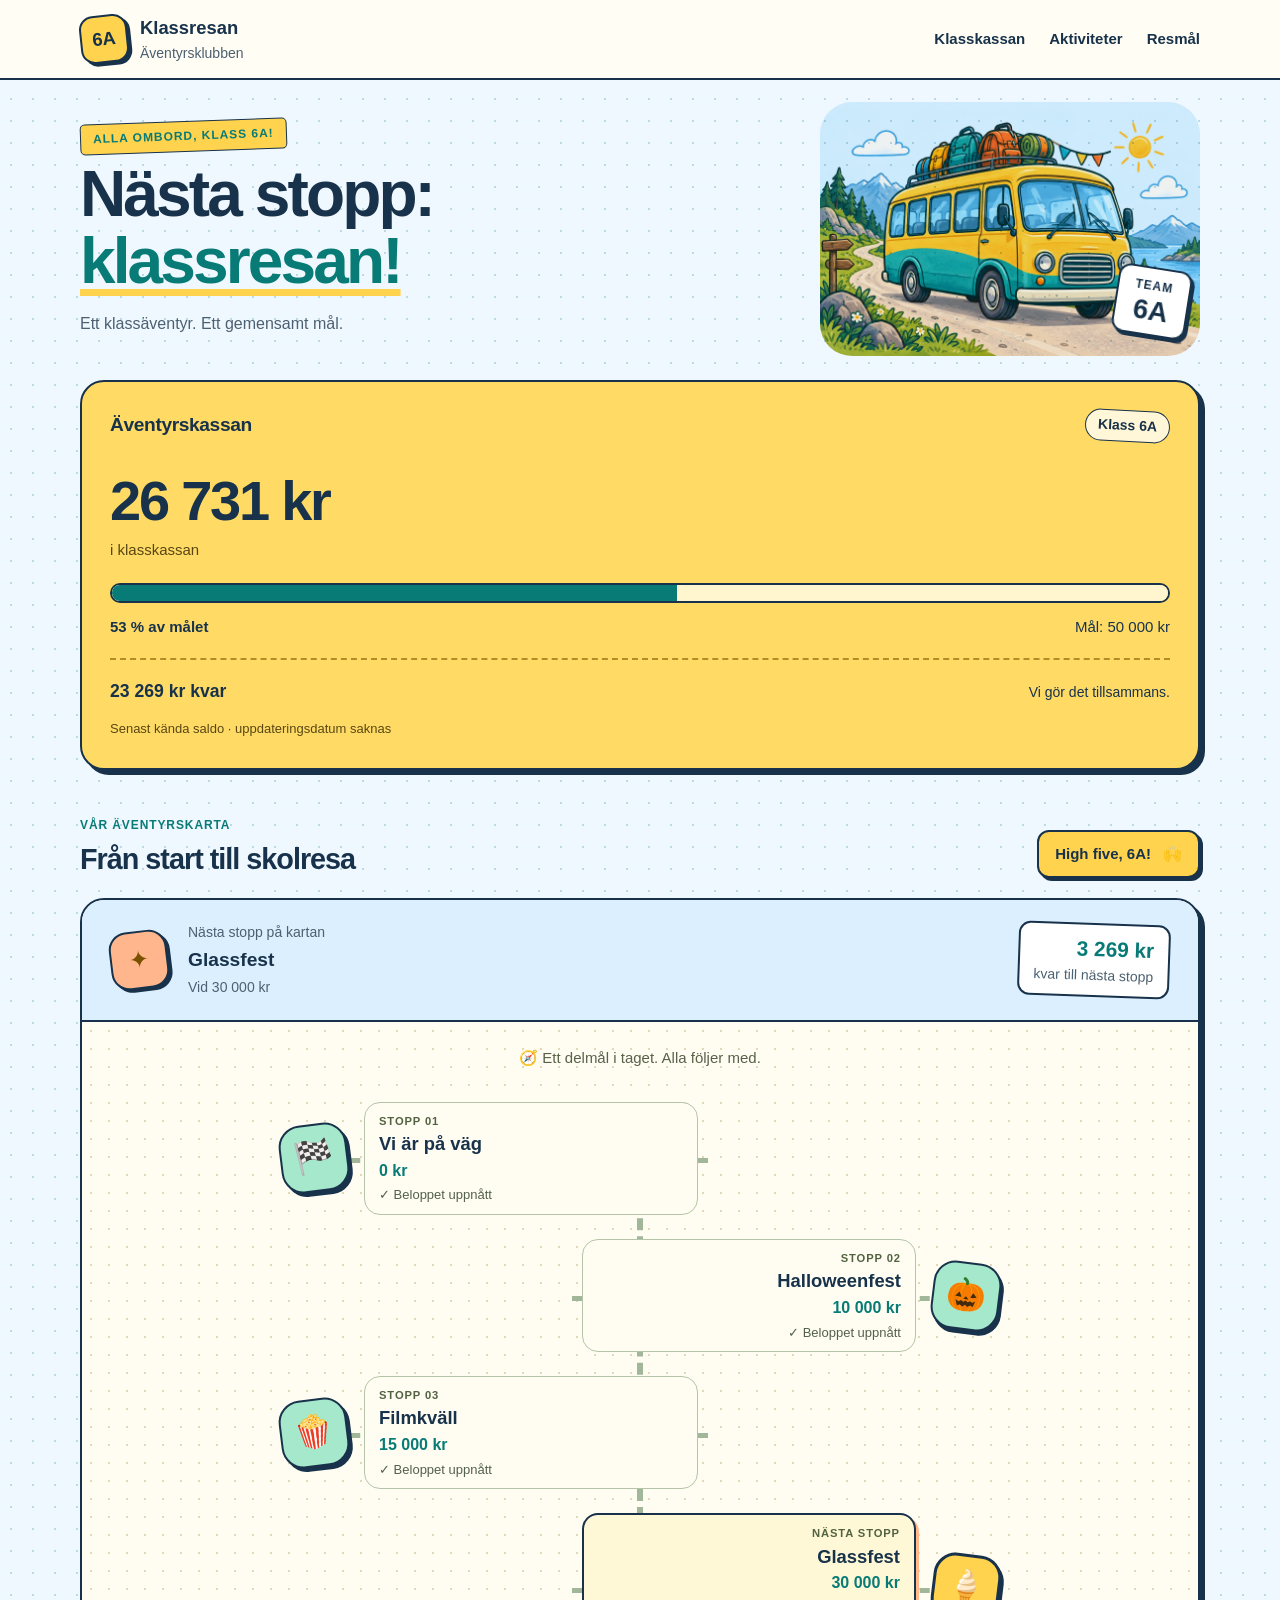
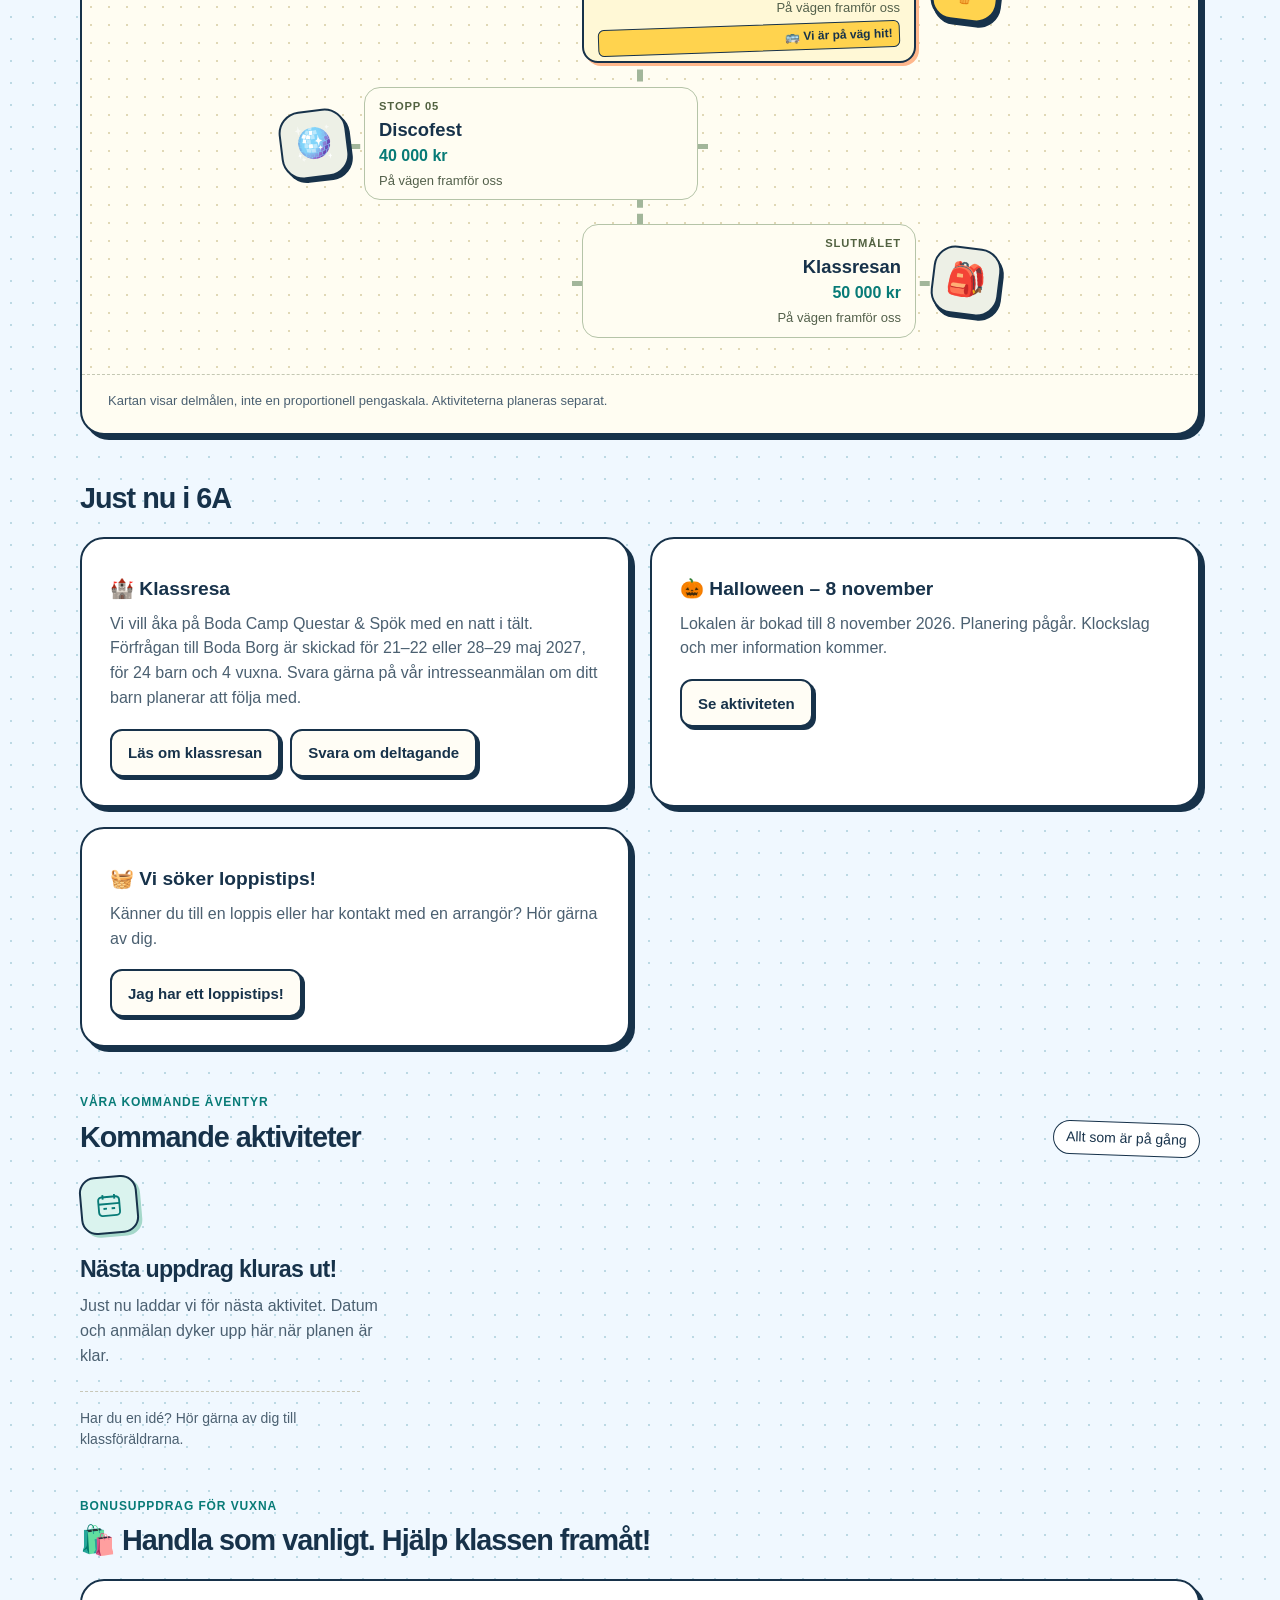
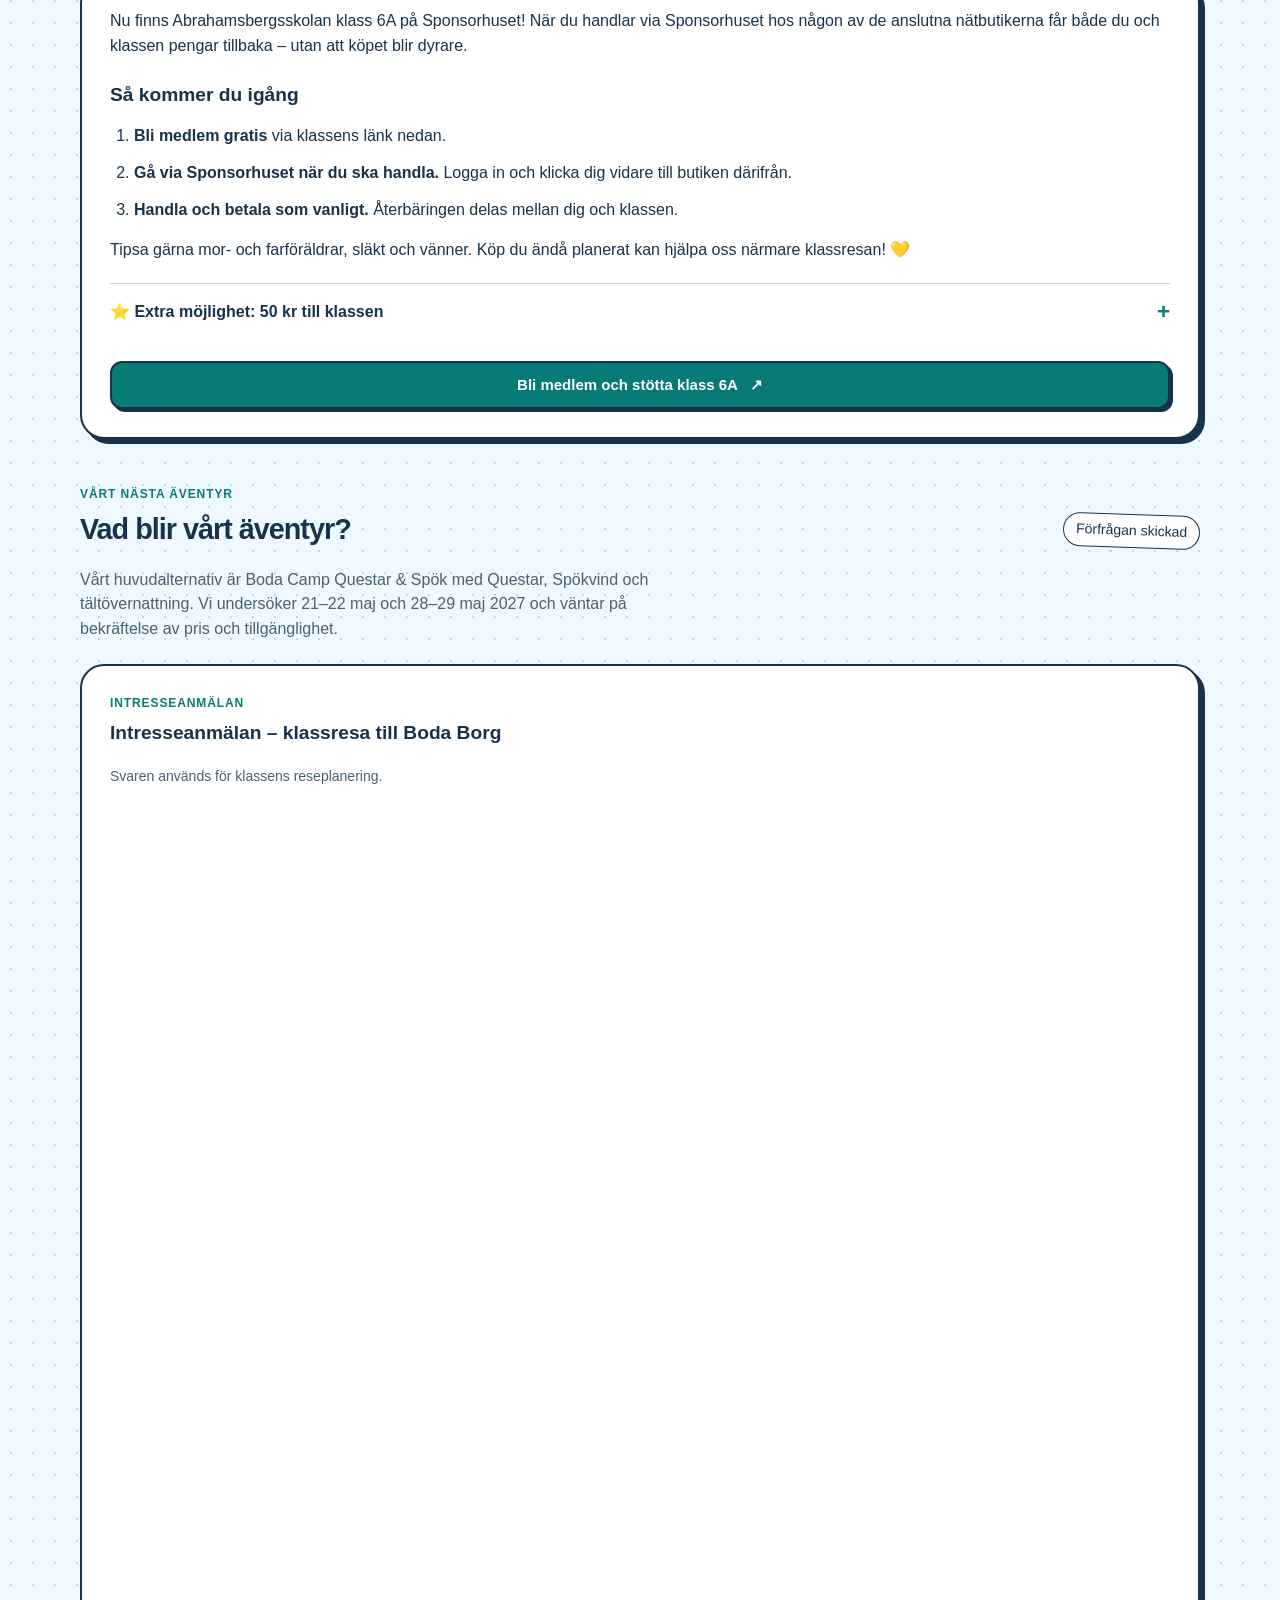
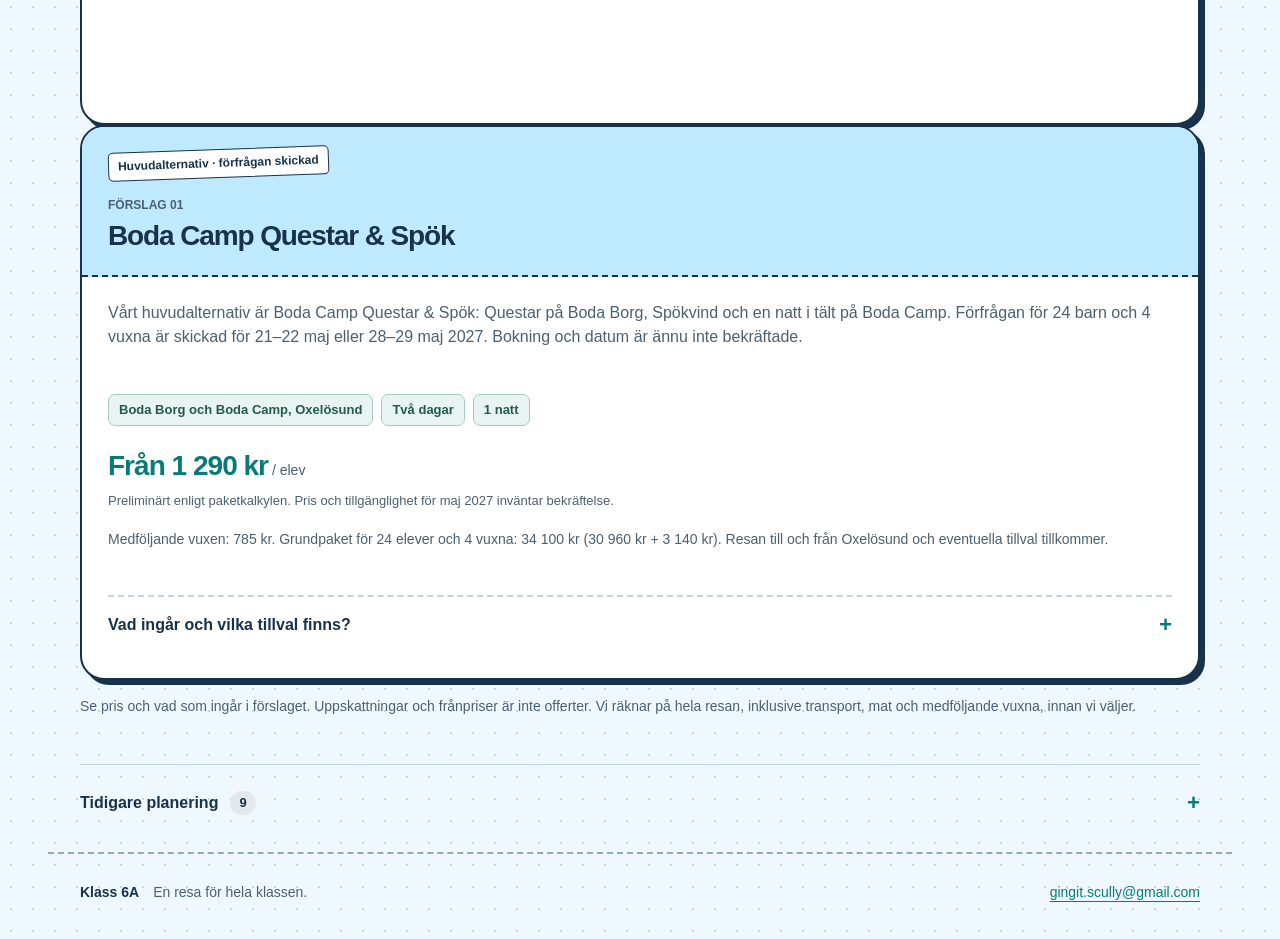
==== index.html @ 65cf6cf7 "Remove Kanelbullens dag card and refresh event data" ====
<!doctype html>
<html lang="sv">
<head>
  <meta charset="utf-8">
  <meta name="viewport" content="width=device-width, initial-scale=1">
  <meta name="theme-color" content="#086b68">
  <meta name="description" content="Följ klasskassan, hitta aktiviteter och planera klassresan tillsammans med klass 6A.">
  <title>Klass 6A · Tillsammans mot klassresan</title>
  <link rel="icon" type="image/svg+xml" href="data:image/svg+xml,%3Csvg xmlns='http://www.w3.org/2000/svg' viewBox='0 0 40 40'%3E%3Crect width='40' height='40' rx='12' fill='%23086b68'/%3E%3Ctext x='20' y='26' text-anchor='middle' font-family='sans-serif' font-weight='700' font-size='19' fill='white'%3E6A%3C/text%3E%3C/svg%3E">
  <link rel="stylesheet" href="styles.css">
  <script src="config.js?v=20260924-events" defer></script>
  <script src="core.js" defer></script>
  <script src="script.js?v=20260920-events" defer></script>
  <script data-goatcounter="https://klasskassa6a.goatcounter.com/count"
          async src="https://gc.zgo.at/count.js"></script>
</head>
<body>
  <a class="skip" href="#main">Hoppa till innehållet</a>
  <header class="header"><div class="header-inner">
    <a class="brand" href="#main" aria-label="Klass 6A, startsida"><span class="brand-mark" data-class>6A</span><span>Klassresan<span class="brand-sub">Äventyrsklubben</span></span></a>
    <nav aria-label="Huvudmeny"><a href="#klasskassan">Klasskassan</a><a href="#aktiviteter">Aktiviteter</a><a href="#resmal">Resmål</a></nav>
  </div></header>
  <main id="main" tabindex="-1" class="page">
    <div class="intro adventure-intro"><div class="intro-copy"><p class="eyebrow">ALLA OMBORD, KLASS 6A!</p><h1>Nästa stopp:<br><span>klassresan!</span></h1><p>Ett klassäventyr. Ett gemensamt mål.</p></div><div class="hero-art"><img src="assets/adventure-bus.png" width="1536" height="1024" alt="" fetchpriority="high"><span class="crew-sticker">TEAM <b>6A</b></span></div></div>
    <section class="fund card" id="klasskassan" aria-labelledby="fund-title">
        <div class="section-top"><h2 id="fund-title">Äventyrskassan</h2><span class="fund-label">Klass <span data-class>6A</span></span></div>
        <div id="finance"><p>Uppgifterna kunde inte visas just nu.</p></div>
      </section>
    <section class="section" aria-labelledby="journey-title" style="margin-bottom:32px"><div class="section-heading"><div><p class="eyebrow">VÅR ÄVENTYRSKARTA</p><h2 id="journey-title">Från start till skolresa</h2></div><button class="button text-button" id="celebrate" type="button">High five, 6A! <span aria-hidden="true">🙌</span></button></div><div class="journey card"><div id="next-milestone"></div><div class="route-board"><p class="map-caption"><span aria-hidden="true">🧭</span> Ett delmål i taget. Alla följer med.</p><ol class="milestones adventure-route" id="milestones"></ol></div><p class="map-note">Kartan visar delmålen, inte en proportionell pengaskala. Aktiviteterna planeras separat.</p></div></section>
<section class="section" aria-labelledby="just-nu-title" style="margin-bottom:32px"><div class="section-heading"><h2 id="just-nu-title">Just nu i 6A</h2></div><div class="two-grid"><article class="card activity"><h3><span aria-hidden="true">🏰</span> Klassresa</h3><p>Vi vill åka på Boda Camp Questar &amp; Spök med en natt i tält. Förfrågan till Boda Borg är skickad för 21–22 eller 28–29 maj 2027, för 24 barn och 4 vuxna. Svara gärna på vår intresseanmälan om ditt barn planerar att följa med.</p><div class="actions"><a class="button secondary" href="#resmal">Läs om klassresan</a><a class="button secondary" href="#trip-poll">Svara om deltagande</a></div></article>
<article class="card activity"><h3><span aria-hidden="true">🎃</span> Halloween – 8 november</h3><p>Lokalen är bokad till 8 november 2026. Planering pågår. Klockslag och mer information kommer.</p><div class="actions"><a class="button secondary" href="#activity-halloween-2026">Se aktiviteten</a></div></article>
<article class="card activity"><h3><span aria-hidden="true">🧺</span> Vi söker loppistips!</h3><p>Känner du till en loppis eller har kontakt med en arrangör? Hör gärna av dig.</p><div class="actions"><a class="button secondary" href="mailto:gingit.scully@gmail.com?subject=Loppistips%20till%20klass%206A">Jag har ett loppistips!</a></div></article>
</div></section>
    <section class="section" id="aktiviteter" aria-labelledby="next-title"><div class="section-heading"><div><p class="eyebrow">VÅRA KOMMANDE ÄVENTYR</p><h2 id="next-title">Kommande aktiviteter</h2></div><span class="section-note">Allt som är på gång</span></div><div id="next-activity" class="two-grid"></div></section>
<section
  class="section"
  id="sponsorhuset"
  aria-labelledby="sponsorhuset-title"
>
  <div class="section-heading">
    <div>
      <p class="eyebrow">BONUSUPPDRAG FÖR VUXNA</p>
      <h2 id="sponsorhuset-title">
        <span aria-hidden="true">🛍️</span>
        Handla som vanligt. Hjälp klassen framåt!
      </h2>
    </div>
  </div>

  <div class="card">
    <p>
      Nu finns Abrahamsbergsskolan klass 6A på Sponsorhuset!
      När du handlar via Sponsorhuset hos någon av de anslutna
      nätbutikerna får både du och klassen pengar tillbaka –
      utan att köpet blir dyrare.
    </p>

    <h3 style="margin-top: 24px;">Så kommer du igång</h3>

    <ol style="padding-left: 24px;">
      <li style="margin-bottom: 12px;">
        <strong>Bli medlem gratis</strong> via klassens länk nedan.
      </li>
      <li style="margin-bottom: 12px;">
        <strong>Gå via Sponsorhuset när du ska handla.</strong>
        Logga in och klicka dig vidare till butiken därifrån.
      </li>
      <li>
        <strong>Handla och betala som vanligt.</strong>
        Återbäringen delas mellan dig och klassen.
      </li>
    </ol>

    <p>
      Tipsa gärna mor- och farföräldrar, släkt och vänner.
      Köp du ändå planerat kan hjälpa oss närmare klassresan!
      <span aria-hidden="true">💛</span>
    </p>

    <details style="margin-top: 20px; border-top: 1px solid var(--line);">
      <summary>
        <span>
          <span aria-hidden="true">⭐</span>
          Extra möjlighet: 50 kr till klassen
        </span>
      </summary>

      <p>
        Som ny medlem kan du också välja att bli panelist hos
        Norstat. Markera alternativet vid registreringen och
        genomför din första undersökning. Då får klassen
        <strong>50 kr</strong>.
      </p>

      <p class="fine" style="margin-bottom: 16px;">
        Det är frivilligt. Enbart registreringen ger inte
        ersättningen – den första undersökningen måste vara
        slutförd. Se aktuella villkor hos Sponsorhuset.
      </p>
    </details>

    <a
      class="button"
      href="https://www.sponsorhuset.se/abrahamsbergsskolanklass6a/bli-medlem"
      style="width: 100%; margin-top: 20px;"
    >
      Bli medlem och stötta klass 6A
      <span aria-hidden="true">↗</span>
    </a>
  </div>
</section>

    
    <section class="section" id="resmal" aria-labelledby="destinations-title"><div class="section-heading"><div><p class="eyebrow">VÅRT NÄSTA ÄVENTYR</p><h2 id="destinations-title">Vad blir vårt äventyr?</h2></div><span class="section-note">Förfrågan skickad</span></div><p class="section-description">Vårt huvudalternativ är Boda Camp Questar &amp; Spök med Questar, Spökvind och tältövernattning. Vi undersöker 21–22 maj och 28–29 maj 2027 och väntar på bekräftelse av pris och tillgänglighet.</p><div id="trip-poll" class="card tally-card"><div class="section-heading"><div><p class="eyebrow">INTRESSEANMÄLAN</p><h3>Intresseanmälan – klassresa till Boda Borg</h3></div></div><p class="fine">Svaren används för klassens reseplanering.</p><iframe data-tally-src="https://tally.so/r/obJgVN" loading="lazy" width="100%" height="900" frameborder="0" marginheight="0" marginwidth="0" title="Intresseanmälan – klassresa till Boda Borg"></iframe><script>var d=document,w="https://tally.so/widgets/embed.js",v=function(){"undefined"!=typeof Tally?Tally.loadEmbeds():d.querySelectorAll("iframe[data-tally-src]:not([src])").forEach(function(e){e.src=e.dataset.tallySrc})};if("undefined"!=typeof Tally)v();else if(d.querySelector('script[src="'+w+'"]')==null){var s=d.createElement("script");s.src=w;s.onload=v;s.onerror=v;d.body.appendChild(s);}</script></div><div id="destinations"></div><p class="fine">Se pris och vad som ingår i förslaget. Uppskattningar och frånpriser är inte offerter. Vi räknar på hela resan, inklusive transport, mat och medföljande vuxna, innan vi väljer.</p></section>
<section class="archive section" aria-label="Arkiv"><details><summary>Tidigare planering <span id="archive-count" class="count"></span></summary><p class="fine">Sparat från klassens tidigare sida. Ett passerat datum betyder inte att genomförandet är bekräftat.</p><div id="archive" class="two-grid"></div></details></section>
    <noscript><p class="card">Aktivera JavaScript för att visa klasskassan och aktiviteterna. Du kan alltid kontakta klassföräldrarna via e-post nedan.</p></noscript>
  </main>
  <footer class="footer"><div><strong>Klass <span data-class>6A</span></strong><span>En resa för hela klassen.</span></div><a class="contact-email" href="mailto:gingit.scully@gmail.com">gingit.scully@gmail.com</a></footer>
  <div id="status" class="toast" role="status" aria-live="polite"></div><div class="confetti" id="confetti" aria-hidden="true"></div>
</body>
</html>
---- styles.css ----
:root{--bg:#f7f8fa;--paper:#fff;--ink:#172b4d;--muted:#536278;--teal:#086b68;--teal-light:#e8f3f0;--yellow:#f4c95d;--line:#dce3e8;--radius:22px;font-family:Inter,-apple-system,BlinkMacSystemFont,"Segoe UI",sans-serif;color:var(--ink);font-size:16px;line-height:1.55;background:var(--bg)}
*{box-sizing:border-box}body{margin:0}a{color:var(--teal);text-underline-offset:4px;overflow-wrap:anywhere}button,input{font:inherit}button,summary,a{-webkit-tap-highlight-color:transparent}button{cursor:pointer}button:disabled{cursor:default}button:focus-visible,a:focus-visible,summary:focus-visible{outline:3px solid #bc6500;outline-offset:5px}h1,h2,h3,p{margin:0}h2{font-size:1.5rem;line-height:1.25;letter-spacing:-.035em}h3{font-size:1.2rem;line-height:1.3}p+p{margin-top:.75rem}[hidden]{display:none!important}svg{max-width:100%}.skip{position:absolute;top:-100px;left:16px;z-index:10;background:white;padding:12px}.skip:focus{top:12px}.header{background:var(--paper);border-bottom:1px solid var(--line)}.header-inner{max-width:1184px;margin:auto;padding:22px 32px;display:flex;align-items:center;justify-content:space-between;gap:20px}.brand{display:flex;gap:12px;align-items:center;text-decoration:none;color:var(--ink);font-weight:750;font-size:1.15rem}.brand-mark{background:var(--teal);color:white;border-radius:14px;width:48px;height:48px;display:grid;place-items:center;flex-shrink:0}.brand-sub{display:block;color:var(--muted);font-size:.875rem;font-weight:400}.header nav{display:flex;gap:24px;flex-wrap:wrap}.header nav a{color:var(--muted);font-size:.9375rem;text-decoration:none;padding:10px 0;min-height:44px}.header nav a:hover{color:var(--teal)}.page{max-width:1184px;padding:44px 32px 20px;margin:auto}.intro{margin-bottom:30px;display:grid;grid-template-columns:1.4fr 1fr;align-items:end;gap:8px 36px}.eyebrow{font-size:.75rem;letter-spacing:.12em;font-weight:750;color:var(--teal);margin-bottom:10px}.intro>.eyebrow{grid-column:1/-1}.intro h1{font-size:clamp(2.3rem,4.3vw,3.5rem);letter-spacing:-.055em;line-height:1.06}.intro h1 span{color:var(--teal)}.intro>p:last-child{color:var(--muted);padding-bottom:5px;font-size:1.05rem}.top-grid{display:grid;grid-template-columns:1.18fr 1fr;gap:24px}.card{background:var(--paper);border:1px solid var(--line);border-radius:var(--radius);padding:28px;min-width:0}.section-top{display:flex;align-items:center;justify-content:space-between;gap:12px;margin-bottom:28px}.section-top h2{font-size:1.15rem;letter-spacing:-.02em}.fund{background:var(--teal);color:white;border-color:var(--teal);position:relative;overflow:hidden}.fund-label{font-size:.875rem;border:1px solid #71a7a3;padding:4px 12px;border-radius:20px;white-space:nowrap}.balance{font-size:clamp(2.2rem,4.5vw,3.5rem);font-weight:750;letter-spacing:-.055em;line-height:1.15;overflow-wrap:anywhere;font-variant-numeric:tabular-nums}.balance-caption{color:#d7eeea;font-size:.9375rem;margin-top:4px}.fund progress{appearance:none;width:100%;height:12px;border:0;border-radius:20px;overflow:hidden;display:block;margin:26px 0 12px;background:#438b86}.fund progress::-webkit-progress-bar{background:#438b86}.fund progress::-webkit-progress-value{background:var(--yellow);border-radius:20px}.fund progress::-moz-progress-bar{background:var(--yellow);border-radius:20px}.progress-info{display:flex;justify-content:space-between;gap:12px;flex-wrap:wrap;font-size:.9375rem}.progress-info strong{color:#ffdf8c}.fund-bottom{border-top:1px solid #438b86;padding-top:18px;margin-top:20px;display:flex;gap:8px;justify-content:space-between;align-items:baseline;flex-wrap:wrap}.fund-bottom strong{font-size:1.1rem}.fund .fine{color:#d7eeea;margin-top:14px;font-size:.8125rem}.fine{font-size:.875rem;color:var(--muted);margin-top:16px}.next{display:flex;flex-direction:column}.icon{width:36px;height:36px;border-radius:50%;background:var(--teal-light);display:grid;place-items:center;color:var(--teal);font-size:1.3rem}.empty-calendar{width:58px;height:58px;background:var(--teal-light);color:var(--teal);border-radius:16px;display:grid;place-items:center;margin-bottom:20px}.empty-calendar svg{width:28px;height:28px}.empty h3{font-size:1.4rem;letter-spacing:-.03em;margin-bottom:10px}.empty p{color:var(--muted);max-width:36ch}.empty .small-note{border-top:1px solid var(--line);padding-top:16px;margin-top:22px;font-size:.875rem}.help-strip{background:#edf3f2;border:1px solid #d9e6e1;border-radius:var(--radius);padding:24px 28px;margin-top:24px;display:flex;gap:24px;align-items:center;justify-content:space-between;flex-wrap:wrap}.help-strip>div:first-child{flex:1 1 340px}.help-strip h2{font-size:1.3rem}.help-strip p:not(.eyebrow){font-size:.9375rem;color:var(--muted);margin-top:8px}.help-strip .eyebrow{margin-bottom:7px}.button{display:inline-flex;align-items:center;justify-content:center;gap:12px;border:1px solid transparent;border-radius:12px;min-height:48px;padding:10px 16px;font-size:.9375rem;font-weight:650;text-decoration:none;background:var(--teal);color:white;text-align:center}.button:hover{filter:brightness(.94)}.secondary{background:white;color:var(--teal);border-color:#b9d2ca}.text-button{color:var(--teal);background:transparent;padding-left:0;padding-right:0}.section{margin-top:46px;scroll-margin-top:24px}.section-heading{display:flex;justify-content:space-between;gap:16px;align-items:end;margin-bottom:20px}.section-heading .eyebrow{margin-bottom:8px}.section-note{font-size:.875rem;color:var(--muted)}.section-description{color:var(--muted);margin-bottom:22px;max-width:70ch}.two-grid{display:grid;grid-template-columns:1fr 1fr;gap:20px}.journey{padding:0 28px}.milestone-current{display:flex;align-items:center;gap:20px;padding:26px 0}.milestone-symbol{background:#fff1c9;width:58px;height:58px;border-radius:18px;display:grid;place-items:center;flex-shrink:0;color:#7b5100;font-size:1.5rem}.milestone-current .label{font-size:.875rem;color:var(--muted);margin-bottom:4px}.milestone-current h3{margin-bottom:4px}.milestone-current .remainder{margin-left:auto;color:var(--teal);font-weight:700;text-align:right}.milestone-current small{display:block;font-size:.875rem;color:var(--muted);font-weight:400}.milestone-details{border-top:1px solid var(--line)}summary{cursor:pointer;min-height:48px;padding:16px 0;font-weight:600;list-style:none;display:flex;align-items:center;gap:12px;justify-content:space-between}summary::-webkit-details-marker{display:none}summary::after{content:'+';font-size:1.4rem;line-height:1;flex-shrink:0;color:var(--teal)}details[open]>summary::after{content:'−'}.milestones{list-style:none;margin:0;padding:0 0 8px}.milestones li{display:flex;gap:14px;align-items:center;padding:12px 0;border-bottom:1px solid #edf0f2}.milestones li:last-child{border:0}.step-dot{width:30px;height:30px;border-radius:50%;border:1px solid #bcc8d3;display:grid;place-items:center;flex-shrink:0;font-size:.875rem}.step-dot.reached{background:var(--teal);border-color:var(--teal);color:white}.milestones strong{display:block;font-size:1rem}.milestones small{font-size:.875rem;color:var(--muted)}.milestone-details>.fine{margin-bottom:22px}.destination{padding:0;overflow:hidden}.destination-top{padding:24px 26px 20px;border-bottom:1px solid var(--line);background:#e8f3f0}.destination:nth-child(2) .destination-top{background:#eef0f8}.destination-tag{font-size:.8125rem;font-weight:700;color:var(--teal);margin-bottom:20px;display:block}.destination-number{font-size:.875rem;margin-bottom:4px;color:var(--muted)}.destination h3{font-size:1.6rem;letter-spacing:-.04em}.destination-body{padding:24px 26px}.destination-body>p{color:var(--muted);min-height:4.7em}.chips{display:flex;gap:8px;flex-wrap:wrap;margin:18px 0}.chip{font-size:.8125rem;background:#f2f4f6;border-radius:7px;padding:5px 10px;color:#43536a}.price{font-size:1.75rem;font-weight:750;letter-spacing:-.035em}.price small{font-size:.875rem;font-weight:400;letter-spacing:0;color:var(--muted)}.price-note{font-size:.8125rem;color:var(--muted);margin:4px 0 18px}.destination details{border-top:1px solid var(--line)}.destination details p,.destination li{font-size:.9375rem;color:var(--muted)}.destination ul{padding-left:20px;margin:8px 0 18px}.destination h4{margin:12px 0 0;font-size:.9375rem}.bottom-grid{display:grid;grid-template-columns:1fr 1fr;gap:40px}.bottom-grid h2{margin-bottom:20px}.news-empty{padding:24px;border:1px dashed #c4d0d9;border-radius:18px;color:var(--muted)}.news-empty strong{display:block;color:var(--ink);margin-bottom:8px}.faq details{border-bottom:1px solid var(--line)}.faq summary{font-size:.9375rem}.faq details p{color:var(--muted);padding-bottom:18px;font-size:.9375rem}.activity h3{margin:10px 0}.activity p{color:var(--muted)}.activity .badge{font-size:.8125rem;font-weight:650;color:var(--teal)}.activity .actions{display:flex;gap:10px;flex-wrap:wrap;margin-top:18px}.activity details{margin-top:16px;border-top:1px solid var(--line)}.activity .meta{font-size:.875rem;margin-bottom:10px}.activity .description{white-space:pre-line}.activity:target{outline:3px solid var(--yellow);outline-offset:4px}.archive{border-top:1px solid var(--line);padding-top:10px}.archive .card{padding:20px}.archive .two-grid{padding:20px 0}.archive>details>summary{justify-content:flex-start}.archive>details>summary::after{margin-left:auto}.count{font-size:.8125rem;border-radius:16px;padding:2px 9px;background:#e4e9ee}.footer{max-width:1184px;margin:auto;padding:28px 32px 36px;display:flex;justify-content:space-between;gap:20px;font-size:.875rem;color:var(--muted)}.footer strong{color:var(--ink);margin-right:14px}.contact-email{overflow-wrap:anywhere}.toast{position:fixed;bottom:24px;left:50%;transform:translateX(-50%);background:var(--ink);color:white;border-radius:14px;padding:14px 20px;width:max-content;max-width:calc(100% - 32px);z-index:20;box-shadow:0 8px 30px #172b4d22;pointer-events:none}.toast:empty{display:none}.confetti{pointer-events:none;position:fixed;inset:0;overflow:hidden;z-index:19}.confetti i{position:absolute;top:-20px;width:8px;height:14px;animation:fall 1.7s ease-in forwards}@keyframes fall{to{transform:translateY(105vh) rotate(600deg)}}#tasks:not(:empty){flex-basis:100%;display:grid;grid-template-columns:1fr 1fr;gap:16px}#tasks:empty{display:none}.news-item{padding:18px 0;border-bottom:1px solid var(--line)}.news-item time{color:var(--muted);font-size:.875rem}.news-item h3{margin:6px 0}.news-item p{color:var(--muted)}.share-fallback{display:block;overflow-wrap:anywhere;font-size:.875rem;margin-top:10px}
@media(min-width:1600px){.page{padding-top:56px}}
@media(max-width:767px){.header-inner{padding:16px;display:block}.brand{font-size:1rem}.brand-mark{width:42px;height:42px;border-radius:12px}.brand-sub{font-size:.8125rem}.header nav{margin-top:10px;gap:24px}.header nav a{font-size:.875rem;padding:8px 0}.page{padding:26px 16px 12px}.intro{display:block;margin-bottom:22px}.intro h1{font-size:2.5rem;line-height:1.08}.intro>.eyebrow{font-size:.6875rem;margin-bottom:10px}.intro>p:last-child{margin-top:14px;font-size:.9375rem}.desktop-break{display:none}.top-grid,.two-grid,.bottom-grid{grid-template-columns:1fr;gap:18px}.card{border-radius:18px;padding:22px}.fund .section-top{margin-bottom:22px}.balance{font-size:2.65rem}.fund progress{margin-top:22px}.fund-bottom{margin-top:18px;padding-top:16px}.next .section-top{margin-bottom:20px}.empty-calendar{width:48px;height:48px;margin-bottom:16px}.empty h3{font-size:1.3rem}.help-strip{padding:22px;gap:18px;margin-top:18px;border-radius:18px}.help-strip>div:first-child{flex-basis:100%}.help-strip .button{width:100%}.section{margin-top:34px}.section-heading{display:block;margin-bottom:16px}.section-heading h2{font-size:1.4rem}.section-heading .text-button{margin-top:8px;min-height:44px}.section-note{display:block;margin-top:8px}.journey{padding:0 20px}.milestone-current{flex-wrap:wrap;gap:12px;padding:22px 0}.milestone-symbol{width:44px;height:44px;border-radius:13px}.milestone-current .remainder{margin-left:56px;text-align:left;flex-basis:100%}.destination{padding:0}.destination-top,.destination-body{padding:22px}.destination-body>p{min-height:0}.bottom-grid{gap:32px}.footer{padding:22px 16px 30px;display:block}.footer>div{margin-bottom:12px}.footer span{display:block;margin-top:3px}.activity .actions{display:grid;grid-template-columns:1fr}.activity .actions .button{width:100%}.eyebrow{font-size:.6875rem}#tasks:not(:empty){grid-template-columns:1fr}}
@media(max-width:359px){.header nav{gap:18px}.balance{font-size:2.3rem}.card{padding:19px}.destination{padding:0}.intro h1{font-size:2.25rem}.fund-label{padding:3px 9px}.section-top{gap:8px}.section-top h2{font-size:1.05rem}.journey{padding:0 18px}}
@media(prefers-reduced-motion:reduce){*,*::before,*::after{animation:none!important;transition:none!important;scroll-behavior:auto!important}}
@media print{.header nav,.button,.confetti,.toast{display:none}.page{padding:10px}.top-grid,.two-grid{grid-template-columns:1fr 1fr}.fund{color:var(--ink);background:white}.fund .fine,.fund .balance-caption,.progress-info strong{color:var(--ink)}.card{break-inside:avoid}.footer{padding:10px}}

/* Adventure edition: board-game route, travel stickers and mission cards. */
:root{--bg:#f0f8ff;--ink:#17324a;--muted:#4b6071;--teal:#087b77;--teal-light:#ddf5ec;--yellow:#ffd34e;--line:#bdd4e1;--radius:24px;font-family:"Trebuchet MS","Segoe UI",sans-serif}
body{background-color:var(--bg);background-image:radial-gradient(#bcd9e4 1px,transparent 1px);background-size:22px 22px}.header{border-bottom:2px solid var(--ink);background:#fffdf4}.header-inner{padding-top:14px;padding-bottom:14px}.brand-mark{background:var(--yellow);border:2px solid var(--ink);color:var(--ink);box-shadow:3px 3px 0 var(--ink);transform:rotate(-6deg)}.header nav a{font-weight:700;color:var(--ink)}h1,h2,h3{font-family:"Trebuchet MS","Arial Rounded MT Bold",sans-serif;font-weight:900}.header nav a:hover{text-decoration:underline;text-decoration-thickness:3px;text-decoration-color:var(--yellow)}.page{padding-top:22px}.adventure-intro{display:grid;grid-template-columns:1fr 1fr;gap:16px;align-items:center;margin-bottom:24px}.intro-copy .eyebrow{display:inline-block;background:var(--yellow);padding:5px 12px;transform:rotate(-2deg);border:1.5px solid var(--ink);border-radius:5px;letter-spacing:.08em}.intro-copy h1{font-size:clamp(2.5rem,5.5vw,4rem);line-height:1.04;letter-spacing:-.045em}.intro-copy h1 span{color:var(--teal);text-decoration:underline;text-decoration-color:var(--yellow);text-decoration-thickness:7px;text-underline-offset:6px}.intro-copy>p:last-child{margin-top:18px;color:var(--muted);font-size:1rem}.hero-art{position:relative;justify-self:end;max-width:380px;width:100%}.hero-art img{width:100%;height:auto;display:block;border-radius:32px;mix-blend-mode:multiply}.crew-sticker{position:absolute;right:3%;bottom:8%;border:2px solid var(--ink);background:#fff;box-shadow:3px 3px 0 var(--ink);border-radius:12px;padding:8px 16px;transform:rotate(9deg);font-size:.75rem;font-weight:800;text-align:center;letter-spacing:.08em}.crew-sticker b{font-size:1.7rem;display:block;line-height:1.1;letter-spacing:0}.card{border:2px solid var(--ink);box-shadow:5px 5px 0 #17324a;border-radius:24px}.fund{background:#ffdb66;border-color:var(--ink);color:var(--ink);box-shadow:5px 5px 0 var(--ink)}.fund-label{background:#fff7d7;border:1.5px solid var(--ink);color:var(--ink);transform:rotate(3deg);font-weight:700}.balance{font-weight:900;letter-spacing:-.04em}.balance-caption,.fund .fine{color:#584713}.fund progress{height:20px;border:2px solid var(--ink);background:#fff5cf;margin-top:22px}.fund progress::-webkit-progress-bar{background:#fff5cf}.fund progress::-webkit-progress-value{background:var(--teal);border-radius:0}.fund progress::-moz-progress-bar{background:var(--teal);border-radius:0}.progress-info strong{color:var(--ink)}.fund-bottom{border-top:2px dashed #b38c25}.fund-bottom>span{font-size:.875rem}.section-top h2{font-size:1.2rem}.next{background:#fffdf5}.next .section-top{border-bottom:2px dashed #d9d5c5;padding-bottom:16px;margin-bottom:20px}.next .icon{background:#ffc2a2;border:1.5px solid var(--ink);color:var(--ink);transform:rotate(10deg)}.empty-calendar{background:#daf3ee;border:2px solid var(--ink);box-shadow:3px 3px 0 #a5d8ca;transform:rotate(-5deg)}.empty h3{font-size:1.45rem}.empty .small-note{border-top:1px dashed #c8c7b8}.button{border:2px solid var(--ink);box-shadow:3px 3px 0 var(--ink);font-weight:800;transition:transform .12s,box-shadow .12s}.button:hover{filter:none;transform:translate(-1px,-1px);box-shadow:4px 4px 0 var(--ink)}.button:active{transform:translate(2px,2px);box-shadow:1px 1px 0 var(--ink)}.secondary{background:#fffdf5;color:var(--ink)}.text-button{background:var(--yellow);color:var(--ink);padding:10px 16px}.help-strip{background:#d7f4e6;border:2px solid var(--ink);box-shadow:4px 4px 0 #9dc5b6;position:relative;padding:24px 28px}.help-strip .eyebrow{color:#236249}.help-strip h2{font-size:1.5rem}.eyebrow{font-size:.75rem;letter-spacing:.075em}.section-heading h2{font-size:1.8rem}.section-note{background:white;border:1.5px solid var(--ink);border-radius:20px;padding:5px 12px;transform:rotate(2deg);color:var(--ink)}.journey{padding:0;background:#fffdf2;overflow:hidden}.milestone-current{background:#dcefff;padding:22px 28px;border-bottom:2px solid var(--ink);margin:0}.milestone-symbol{background:#ffb68d;border:2px solid var(--ink);box-shadow:3px 3px 0 var(--ink);transform:rotate(-7deg)}.milestone-current .remainder{background:#fff;border:2px solid var(--ink);border-radius:12px;padding:8px 14px;transform:rotate(2deg);font-size:1.3rem}.milestone-current .fine{margin-top:3px}.route-board{padding:24px 26px;background-image:radial-gradient(#e0d8b6 1px,transparent 1px);background-size:18px 18px}.map-caption{color:#596148;font-size:.9375rem;text-align:center;margin-bottom:20px}.adventure-route{padding:0;margin:0;position:relative;max-width:720px;margin-inline:auto}.adventure-route::before{content:'';position:absolute;left:50%;top:38px;bottom:70px;border-left:6px dashed #a2b69a;transform:translateX(-50%)}.adventure-route .route-stop{position:relative;display:flex;align-items:center;gap:16px;border:0;min-height:128px;padding:12px 0;width:58%}.adventure-route .route-stop:nth-child(even){margin-left:42%;flex-direction:row-reverse;text-align:right}.route-stop::after{content:'';position:absolute;left:40px;right:-10px;top:50%;border-top:5px dashed #a2b69a;z-index:0}.route-stop:nth-child(even)::after{left:-10px;right:40px}.stop-marker{width:68px;height:68px;display:grid;place-items:center;flex-shrink:0;font-size:2rem;border:2px solid var(--ink);border-radius:22px;background:#edf0e6;box-shadow:3px 4px 0 var(--ink);z-index:1;transform:rotate(-7deg)}.route-stop:nth-child(even) .stop-marker{transform:rotate(7deg)}.achieved .stop-marker{background:#a6e8cb}.next-stop .stop-marker{background:#ffd34e;border-width:3px}.stop-info{position:relative;z-index:1;background:#fffdf2;border:1.5px solid #b5c4a8;border-radius:16px;padding:10px 14px;min-width:0;flex:1}.next-stop .stop-info{border:2px solid #17324a;box-shadow:3px 3px 0 #ffb78c;background:#fff8d6}.stop-label{display:block;font-size:.7rem;letter-spacing:.08em;font-weight:800;color:#526241}.adventure-route strong{font-size:1.15rem}.stop-price{display:block;font-size:1rem;font-weight:800;color:var(--teal)}.adventure-route .stop-state{display:block;font-size:.8125rem;color:#53604b;line-height:1.35;margin-top:3px}.here-badge{display:block;background:#ffd34e;border:1px solid var(--ink);border-radius:6px;font-size:.75rem;font-weight:750;padding:3px 6px;margin-top:8px;transform:rotate(-2deg)}.map-note{font-size:.8125rem;margin:0;padding:16px 26px 22px;color:var(--muted);border-top:1px dashed #c4c8b3}.destination{border-radius:24px;position:relative}.destination-top{background:#bfe9ff;border-bottom:2px dashed var(--ink);padding-top:22px}.destination:nth-child(2) .destination-top{background:#ffd4b8}.destination-tag{display:inline-block;border:1.5px solid var(--ink);background:white;padding:4px 9px;border-radius:5px;transform:rotate(-2deg);color:var(--ink);font-size:.75rem;margin-bottom:18px}.destination-number{font-weight:800;font-size:.75rem}.destination h3{font-size:1.75rem}.destination details{border-top:2px dashed #c4d3da}.destination .text-button{background:transparent;border:0;box-shadow:none;padding:8px 0;text-align:left}.chip{background:#e7f4f1;color:#23594e;border:1px solid #a8ccc0;font-weight:700}.price{color:var(--teal);font-weight:900}.news-empty{background:#fffdf4;border:2px dashed #8faebf;border-radius:18px}.faq{background:#fffdf4;border:2px solid var(--ink);border-radius:20px;padding:0 20px;box-shadow:4px 4px 0 #bcd8e7}.faq details:last-child{border-bottom:0}.footer{border-top:2px dashed #8aaebd}.toast{border:2px solid var(--ink);background:#ffd34e;color:var(--ink);font-weight:800;box-shadow:4px 4px 0 var(--ink)}
@media(max-width:767px){.page{padding-top:20px}.adventure-intro{grid-template-columns:minmax(0,1fr) 112px;gap:4px;margin-bottom:24px}.intro-copy .eyebrow{font-size:.625rem;letter-spacing:.03em;padding:4px 6px;margin-bottom:10px;max-width:100%}.intro-copy h1{font-size:clamp(1.9rem,7.5vw,2.6rem)}.intro-copy h1 span{text-decoration-thickness:5px;text-underline-offset:3px}.intro-copy>p:last-child{font-size:.875rem;margin-top:14px}.hero-art{width:130px;margin-left:-18px;justify-self:end;align-self:center}.hero-art img{border-radius:20px}.crew-sticker{font-size:.6rem;padding:4px 8px;bottom:-6px;right:2px}.crew-sticker b{font-size:1.1rem}.card{border-radius:20px;box-shadow:4px 4px 0 var(--ink)}.top-grid{gap:20px}.help-strip{padding:22px}.section-heading h2{font-size:1.5rem}.section-heading .text-button{padding:9px 14px;margin-top:14px}.journey{padding:0}.milestone-current{padding:20px;gap:12px}.milestone-current .remainder{margin-left:0;flex-basis:auto;font-size:1.15rem;transform:rotate(-1deg)}.milestone-current .remainder small{display:inline;margin-left:7px;font-size:.8125rem}.route-board{padding:20px 14px}.map-caption{text-align:left;font-size:.875rem;margin-left:4px}.adventure-route::before{left:28px;top:30px;bottom:65px;border-left-width:5px}.adventure-route .route-stop,.adventure-route .route-stop:nth-child(even){width:100%;margin-left:0;flex-direction:row;text-align:left;gap:12px;min-height:122px}.route-stop::after,.route-stop:nth-child(even)::after{display:none}.stop-marker{width:54px;height:54px;border-radius:17px;font-size:1.7rem;box-shadow:2px 3px 0 var(--ink)}.stop-info{padding:10px 12px}.adventure-route strong{font-size:1.1rem}.stop-label{font-size:.6875rem}.here-badge{font-size:.75rem}.map-note{padding:14px 20px 20px}.section-note{display:inline-block;margin-top:12px}.destination-top,.destination-body{padding:22px}.faq{padding:0 16px}.brand-sub{font-size:.8125rem}}
@media(max-width:359px){.adventure-intro{grid-template-columns:minmax(0,1fr) 82px}.hero-art{width:104px}.intro-copy h1{font-size:1.8rem}.intro-copy .eyebrow{font-size:.59rem}.crew-sticker{right:-1px}.fund .section-top{flex-wrap:wrap}.route-board{padding:18px 10px}.stop-info{padding:10px}.adventure-route .route-stop{gap:10px}.stop-marker{width:48px;height:48px}.adventure-route::before{left:24px}.adventure-route strong{font-size:1rem}}
@media print{body{background:white}.hero-art{max-width:160px}.card{box-shadow:none}.route-stop{break-inside:avoid}.adventure-route::before{border-color:#777}}
/* Keep small-screen labels legible and the illustration within its grid cell. */
@media(max-width:767px){.hero-art{width:100%;margin-left:0}.intro-copy .eyebrow,.eyebrow,.stop-label{font-size:.75rem}.crew-sticker{font-size:.75rem;padding:3px 6px}.intro-copy .eyebrow{line-height:1.4}}
@media(max-width:359px){.hero-art{width:100%}.intro-copy .eyebrow{font-size:.75rem}.crew-sticker{right:0}}
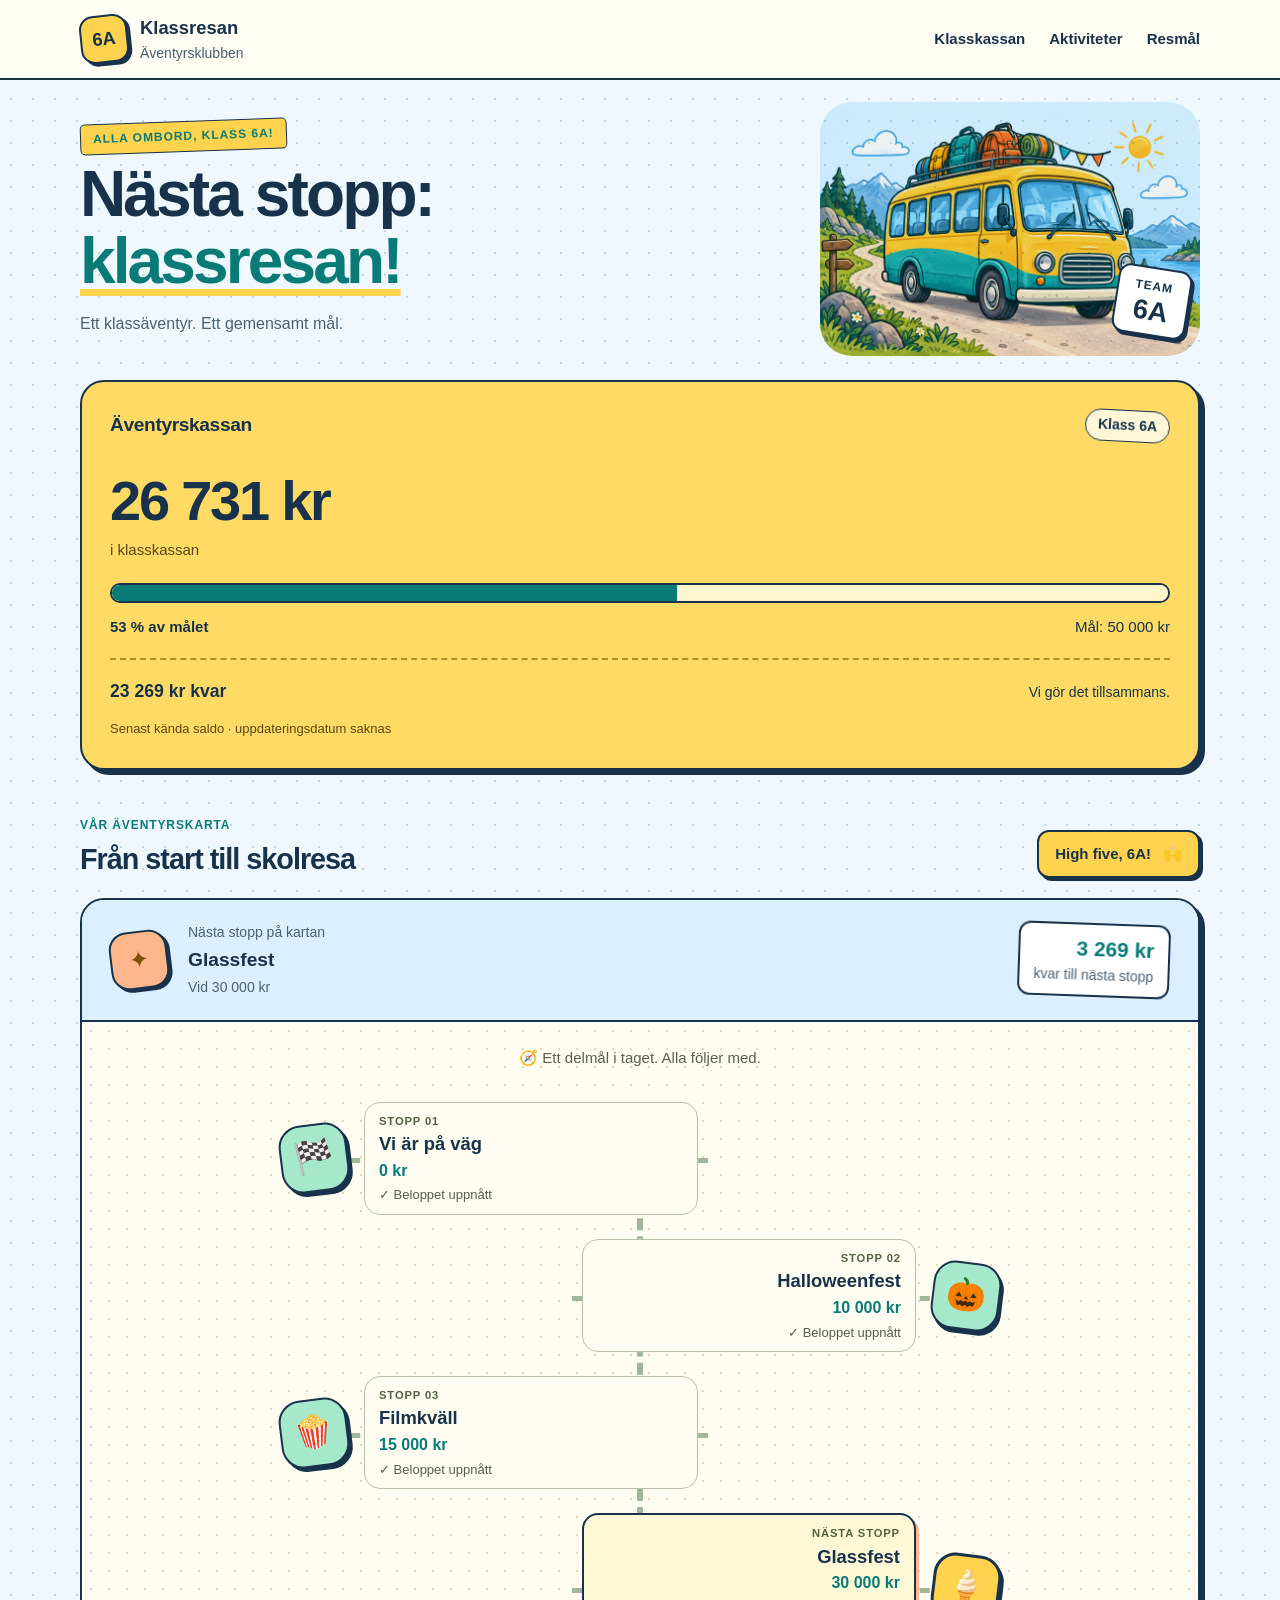
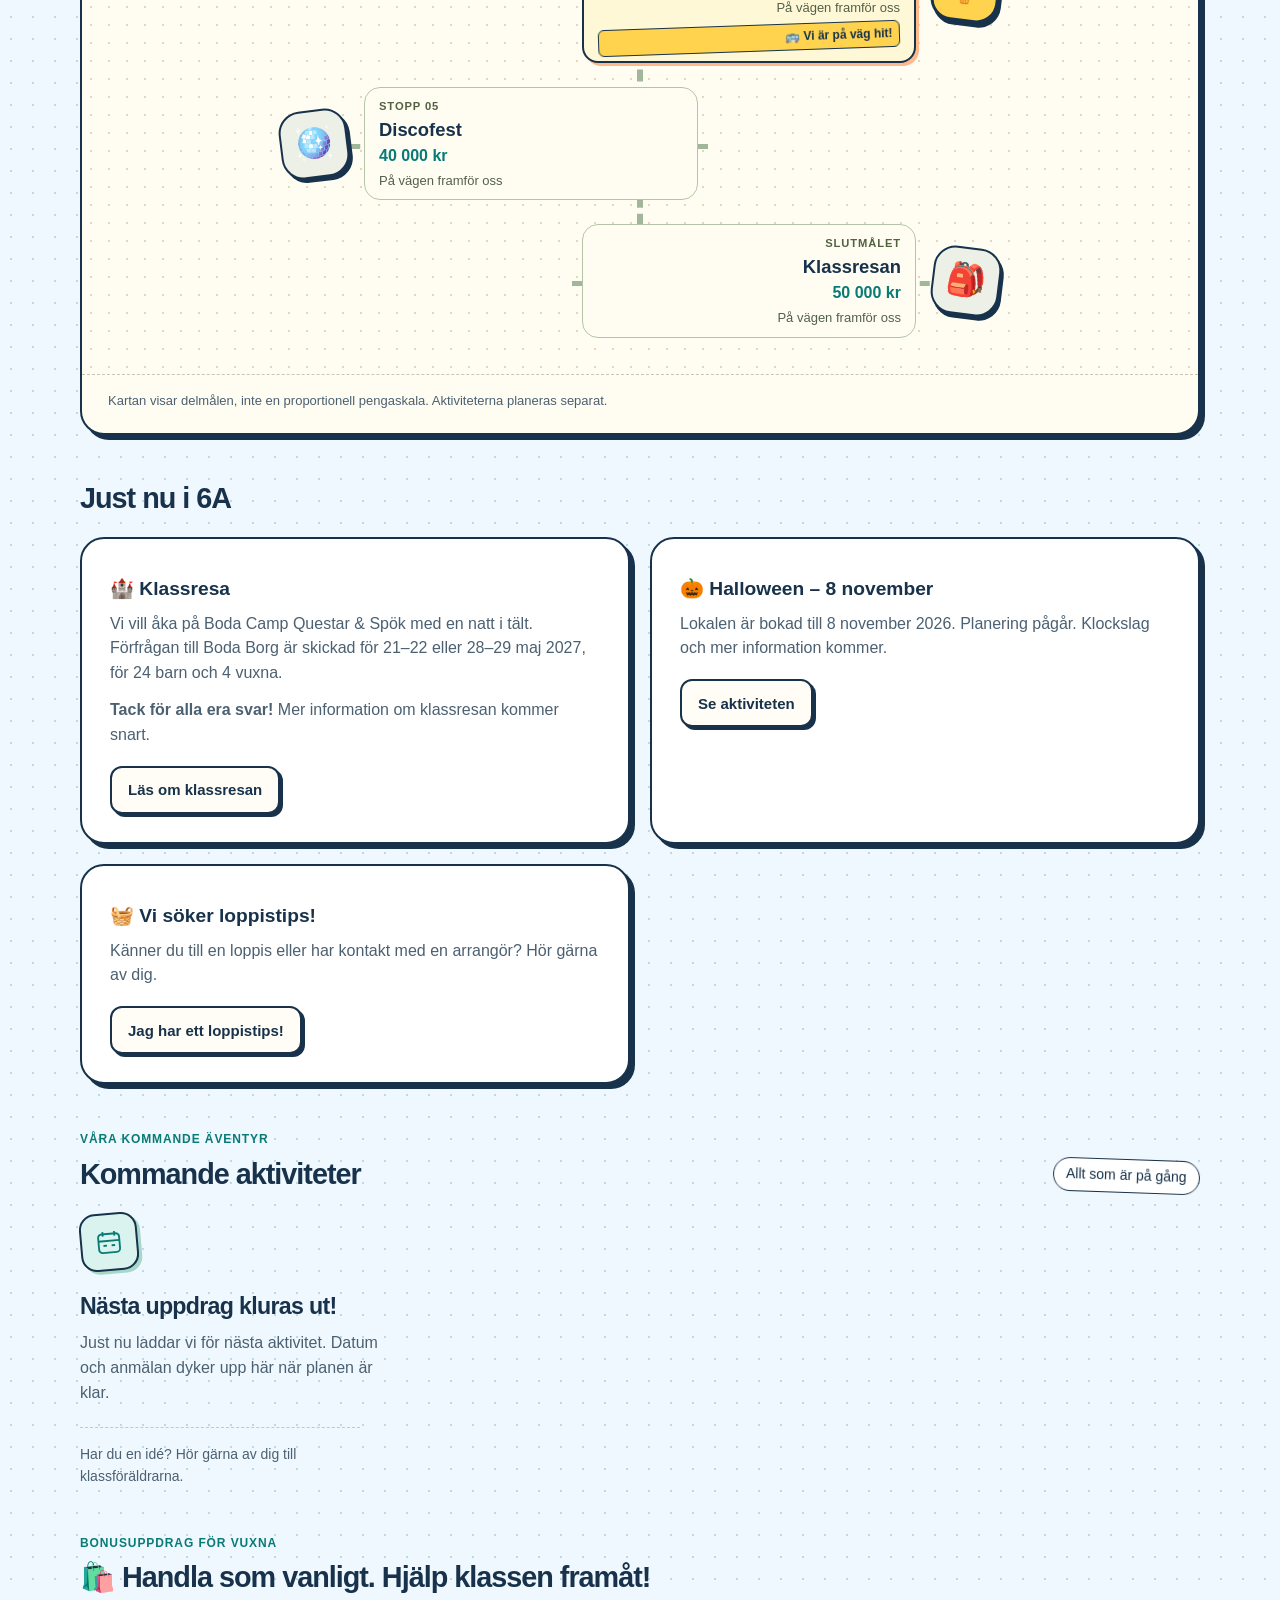
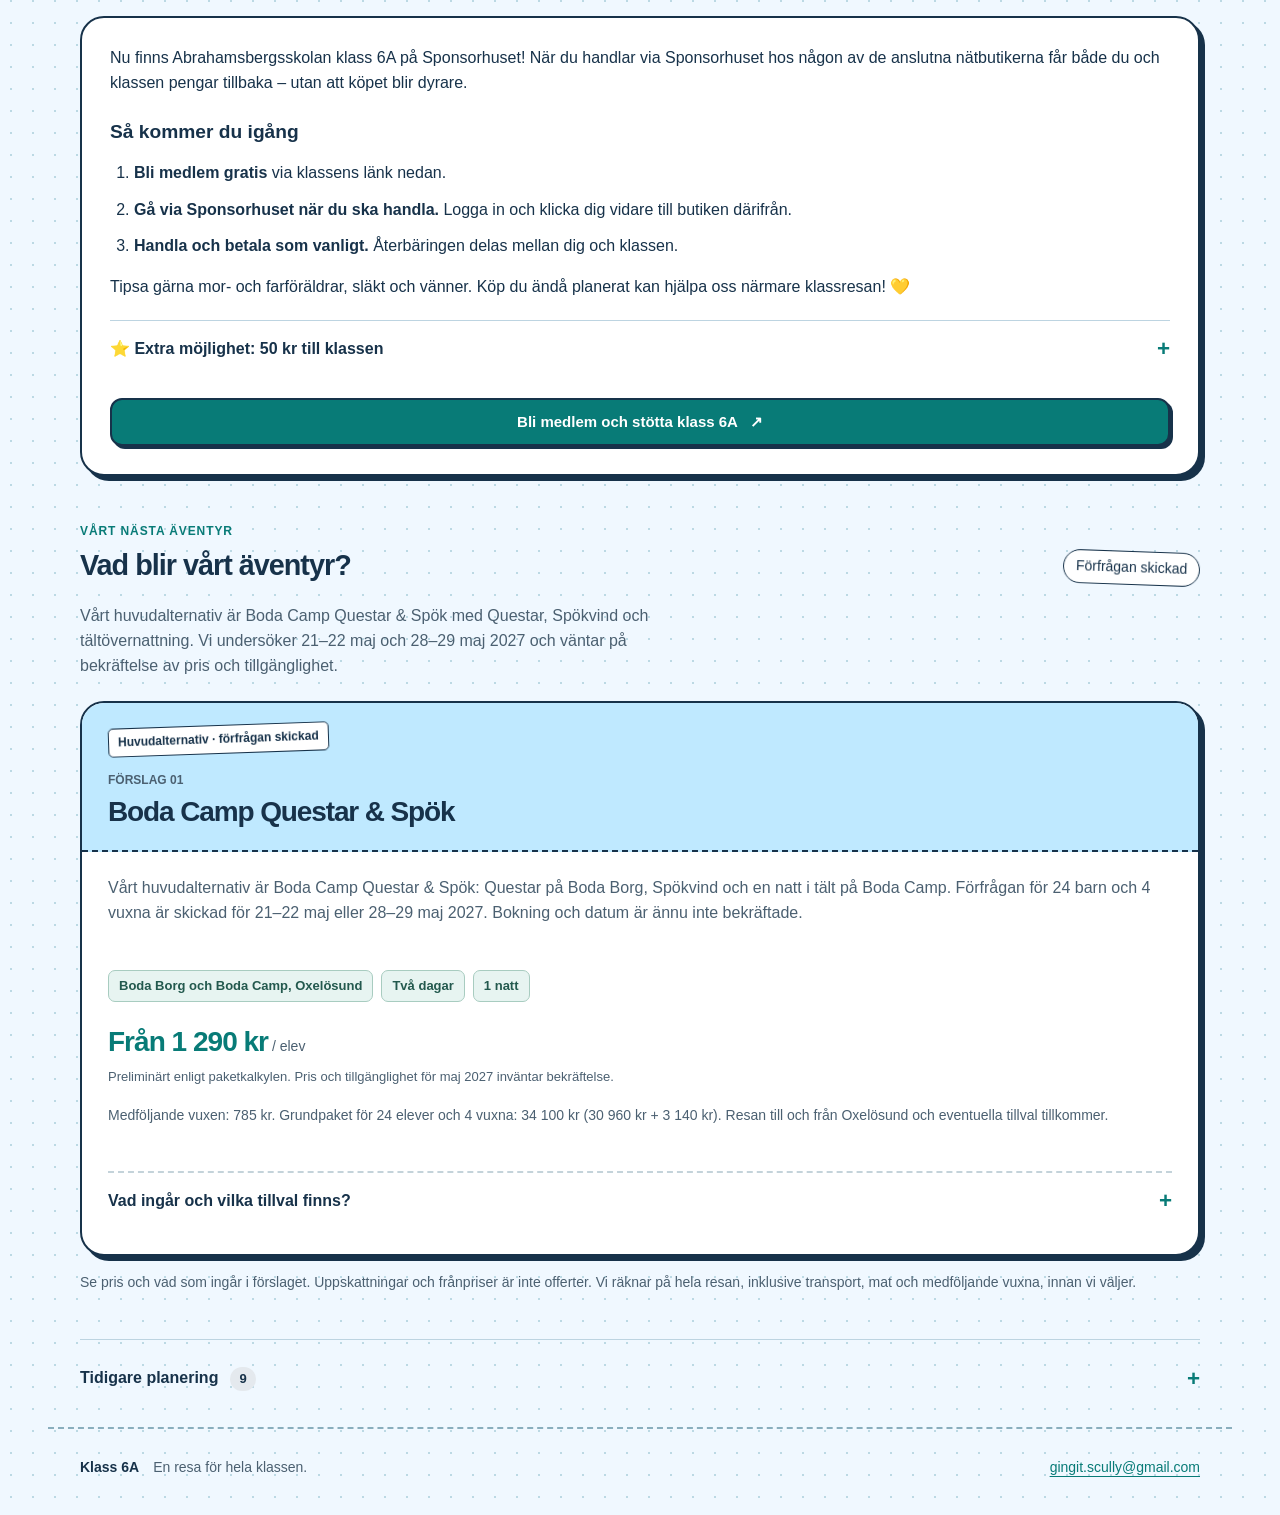
==== commit c25e1c44: "Replace trip registration form with thank-you message" ====
--- a/index.html
+++ b/index.html
@@ -27,7 +27,7 @@
         <div id="finance"><p>Uppgifterna kunde inte visas just nu.</p></div>
       </section>
     <section class="section" aria-labelledby="journey-title" style="margin-bottom:32px"><div class="section-heading"><div><p class="eyebrow">VÅR ÄVENTYRSKARTA</p><h2 id="journey-title">Från start till skolresa</h2></div><button class="button text-button" id="celebrate" type="button">High five, 6A! <span aria-hidden="true">🙌</span></button></div><div class="journey card"><div id="next-milestone"></div><div class="route-board"><p class="map-caption"><span aria-hidden="true">🧭</span> Ett delmål i taget. Alla följer med.</p><ol class="milestones adventure-route" id="milestones"></ol></div><p class="map-note">Kartan visar delmålen, inte en proportionell pengaskala. Aktiviteterna planeras separat.</p></div></section>
-<section class="section" aria-labelledby="just-nu-title" style="margin-bottom:32px"><div class="section-heading"><h2 id="just-nu-title">Just nu i 6A</h2></div><div class="two-grid"><article class="card activity"><h3><span aria-hidden="true">🏰</span> Klassresa</h3><p>Vi vill åka på Boda Camp Questar &amp; Spök med en natt i tält. Förfrågan till Boda Borg är skickad för 21–22 eller 28–29 maj 2027, för 24 barn och 4 vuxna. Svara gärna på vår intresseanmälan om ditt barn planerar att följa med.</p><div class="actions"><a class="button secondary" href="#resmal">Läs om klassresan</a><a class="button secondary" href="#trip-poll">Svara om deltagande</a></div></article>
+<section class="section" aria-labelledby="just-nu-title" style="margin-bottom:32px"><div class="section-heading"><h2 id="just-nu-title">Just nu i 6A</h2></div><div class="two-grid"><article class="card activity"><h3><span aria-hidden="true">🏰</span> Klassresa</h3><p>Vi vill åka på Boda Camp Questar &amp; Spök med en natt i tält. Förfrågan till Boda Borg är skickad för 21–22 eller 28–29 maj 2027, för 24 barn och 4 vuxna.</p><p><strong>Tack för alla era svar!</strong> Mer information om klassresan kommer snart.</p><div class="actions"><a class="button secondary" href="#resmal">Läs om klassresan</a></div></article>
 <article class="card activity"><h3><span aria-hidden="true">🎃</span> Halloween – 8 november</h3><p>Lokalen är bokad till 8 november 2026. Planering pågår. Klockslag och mer information kommer.</p><div class="actions"><a class="button secondary" href="#activity-halloween-2026">Se aktiviteten</a></div></article>
 <article class="card activity"><h3><span aria-hidden="true">🧺</span> Vi söker loppistips!</h3><p>Känner du till en loppis eller har kontakt med en arrangör? Hör gärna av dig.</p><div class="actions"><a class="button secondary" href="mailto:gingit.scully@gmail.com?subject=Loppistips%20till%20klass%206A">Jag har ett loppistips!</a></div></article>
 </div></section>
@@ -111,7 +111,7 @@
 </section>
 
     
-    <section class="section" id="resmal" aria-labelledby="destinations-title"><div class="section-heading"><div><p class="eyebrow">VÅRT NÄSTA ÄVENTYR</p><h2 id="destinations-title">Vad blir vårt äventyr?</h2></div><span class="section-note">Förfrågan skickad</span></div><p class="section-description">Vårt huvudalternativ är Boda Camp Questar &amp; Spök med Questar, Spökvind och tältövernattning. Vi undersöker 21–22 maj och 28–29 maj 2027 och väntar på bekräftelse av pris och tillgänglighet.</p><div id="trip-poll" class="card tally-card"><div class="section-heading"><div><p class="eyebrow">INTRESSEANMÄLAN</p><h3>Intresseanmälan – klassresa till Boda Borg</h3></div></div><p class="fine">Svaren används för klassens reseplanering.</p><iframe data-tally-src="https://tally.so/r/obJgVN" loading="lazy" width="100%" height="900" frameborder="0" marginheight="0" marginwidth="0" title="Intresseanmälan – klassresa till Boda Borg"></iframe><script>var d=document,w="https://tally.so/widgets/embed.js",v=function(){"undefined"!=typeof Tally?Tally.loadEmbeds():d.querySelectorAll("iframe[data-tally-src]:not([src])").forEach(function(e){e.src=e.dataset.tallySrc})};if("undefined"!=typeof Tally)v();else if(d.querySelector('script[src="'+w+'"]')==null){var s=d.createElement("script");s.src=w;s.onload=v;s.onerror=v;d.body.appendChild(s);}</script></div><div id="destinations"></div><p class="fine">Se pris och vad som ingår i förslaget. Uppskattningar och frånpriser är inte offerter. Vi räknar på hela resan, inklusive transport, mat och medföljande vuxna, innan vi väljer.</p></section>
+    <section class="section" id="resmal" aria-labelledby="destinations-title"><div class="section-heading"><div><p class="eyebrow">VÅRT NÄSTA ÄVENTYR</p><h2 id="destinations-title">Vad blir vårt äventyr?</h2></div><span class="section-note">Förfrågan skickad</span></div><p class="section-description">Vårt huvudalternativ är Boda Camp Questar &amp; Spök med Questar, Spökvind och tältövernattning. Vi undersöker 21–22 maj och 28–29 maj 2027 och väntar på bekräftelse av pris och tillgänglighet.</p><div id="destinations"></div><p class="fine">Se pris och vad som ingår i förslaget. Uppskattningar och frånpriser är inte offerter. Vi räknar på hela resan, inklusive transport, mat och medföljande vuxna, innan vi väljer.</p></section>
 <section class="archive section" aria-label="Arkiv"><details><summary>Tidigare planering <span id="archive-count" class="count"></span></summary><p class="fine">Sparat från klassens tidigare sida. Ett passerat datum betyder inte att genomförandet är bekräftat.</p><div id="archive" class="two-grid"></div></details></section>
     <noscript><p class="card">Aktivera JavaScript för att visa klasskassan och aktiviteterna. Du kan alltid kontakta klassföräldrarna via e-post nedan.</p></noscript>
   </main>
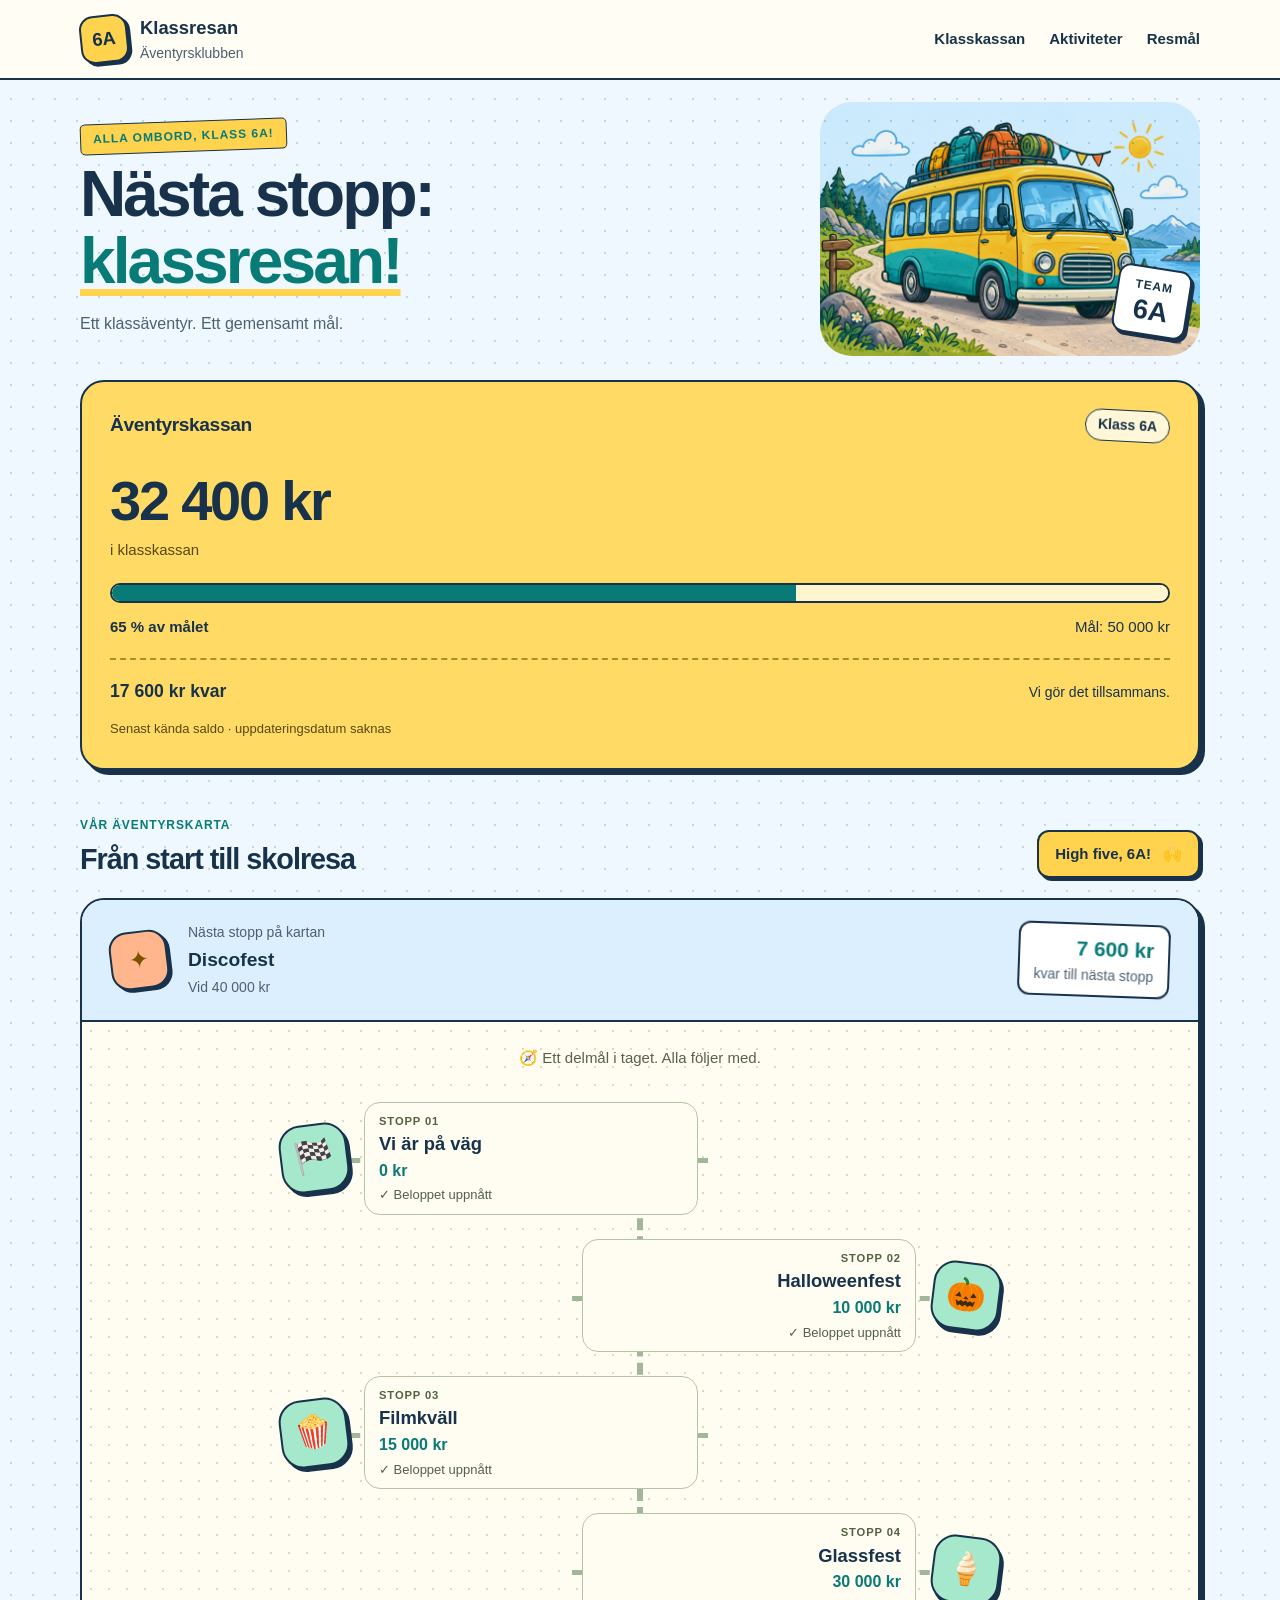
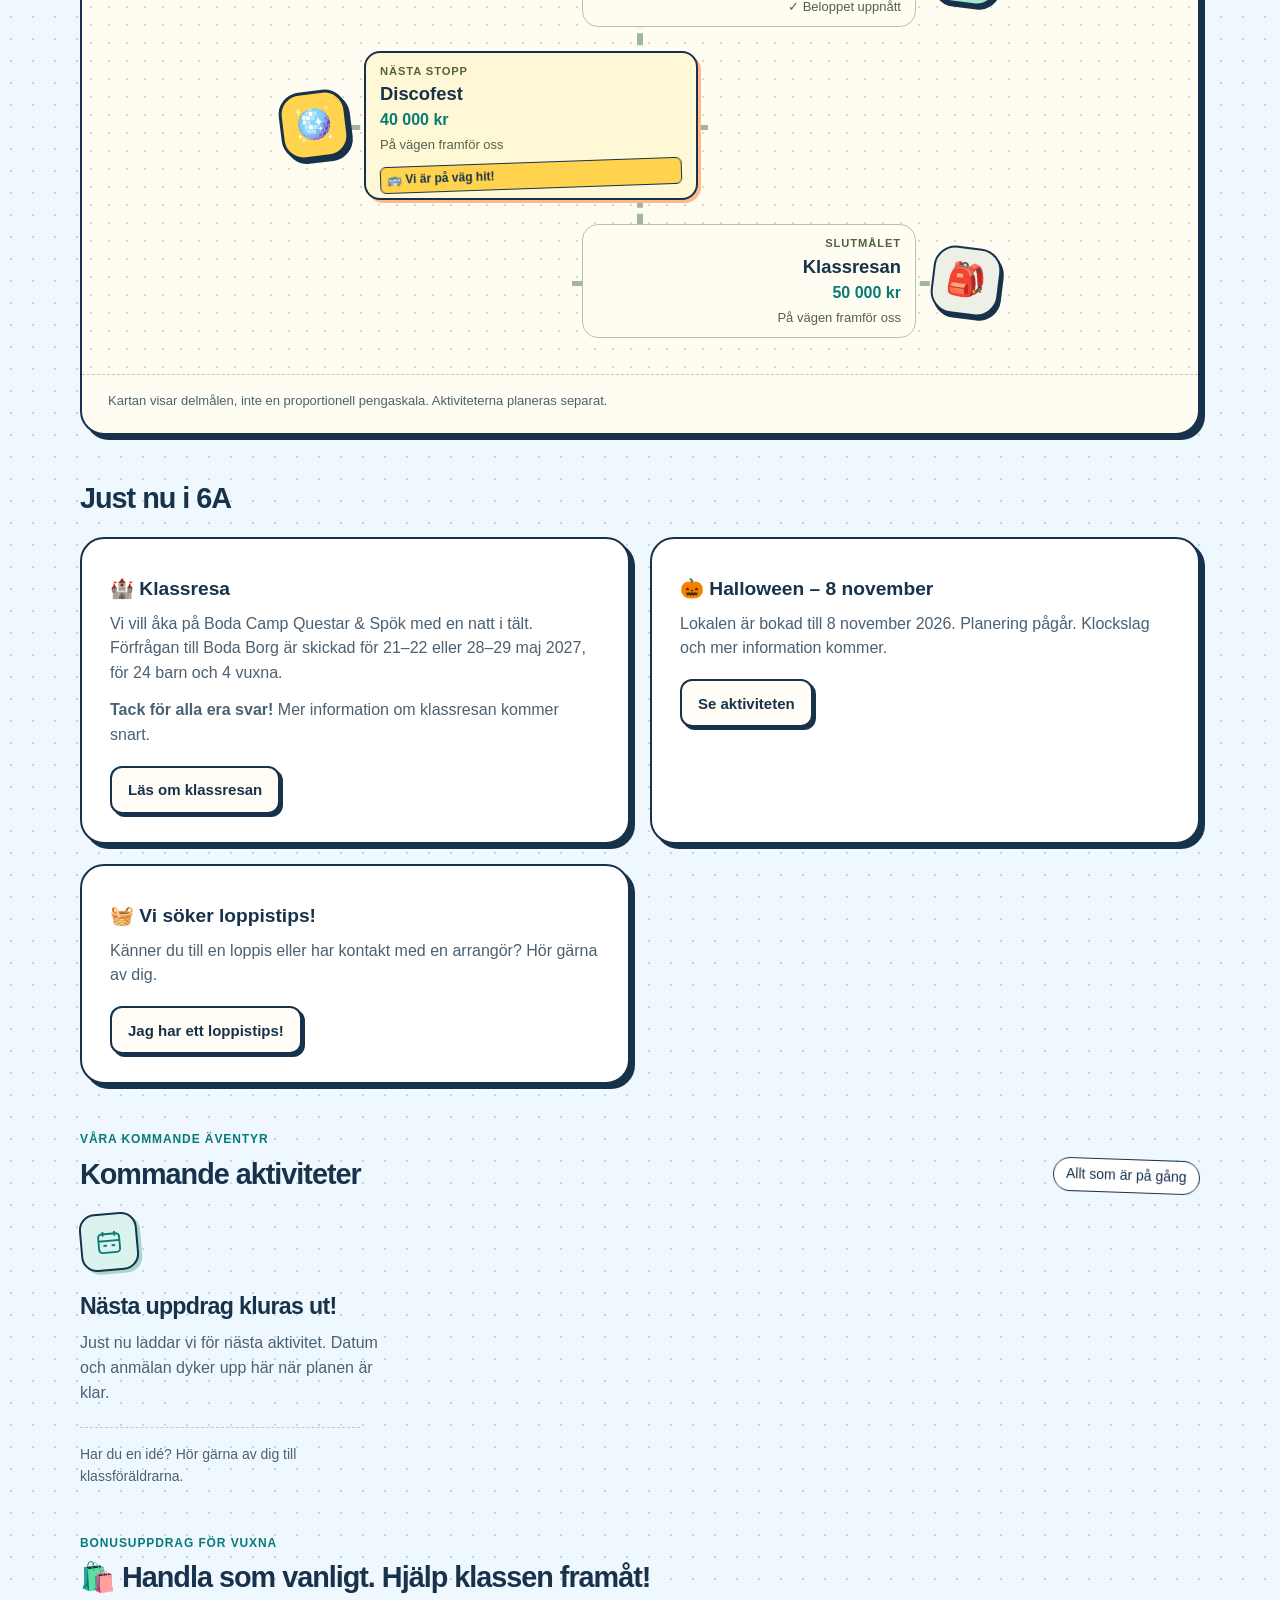
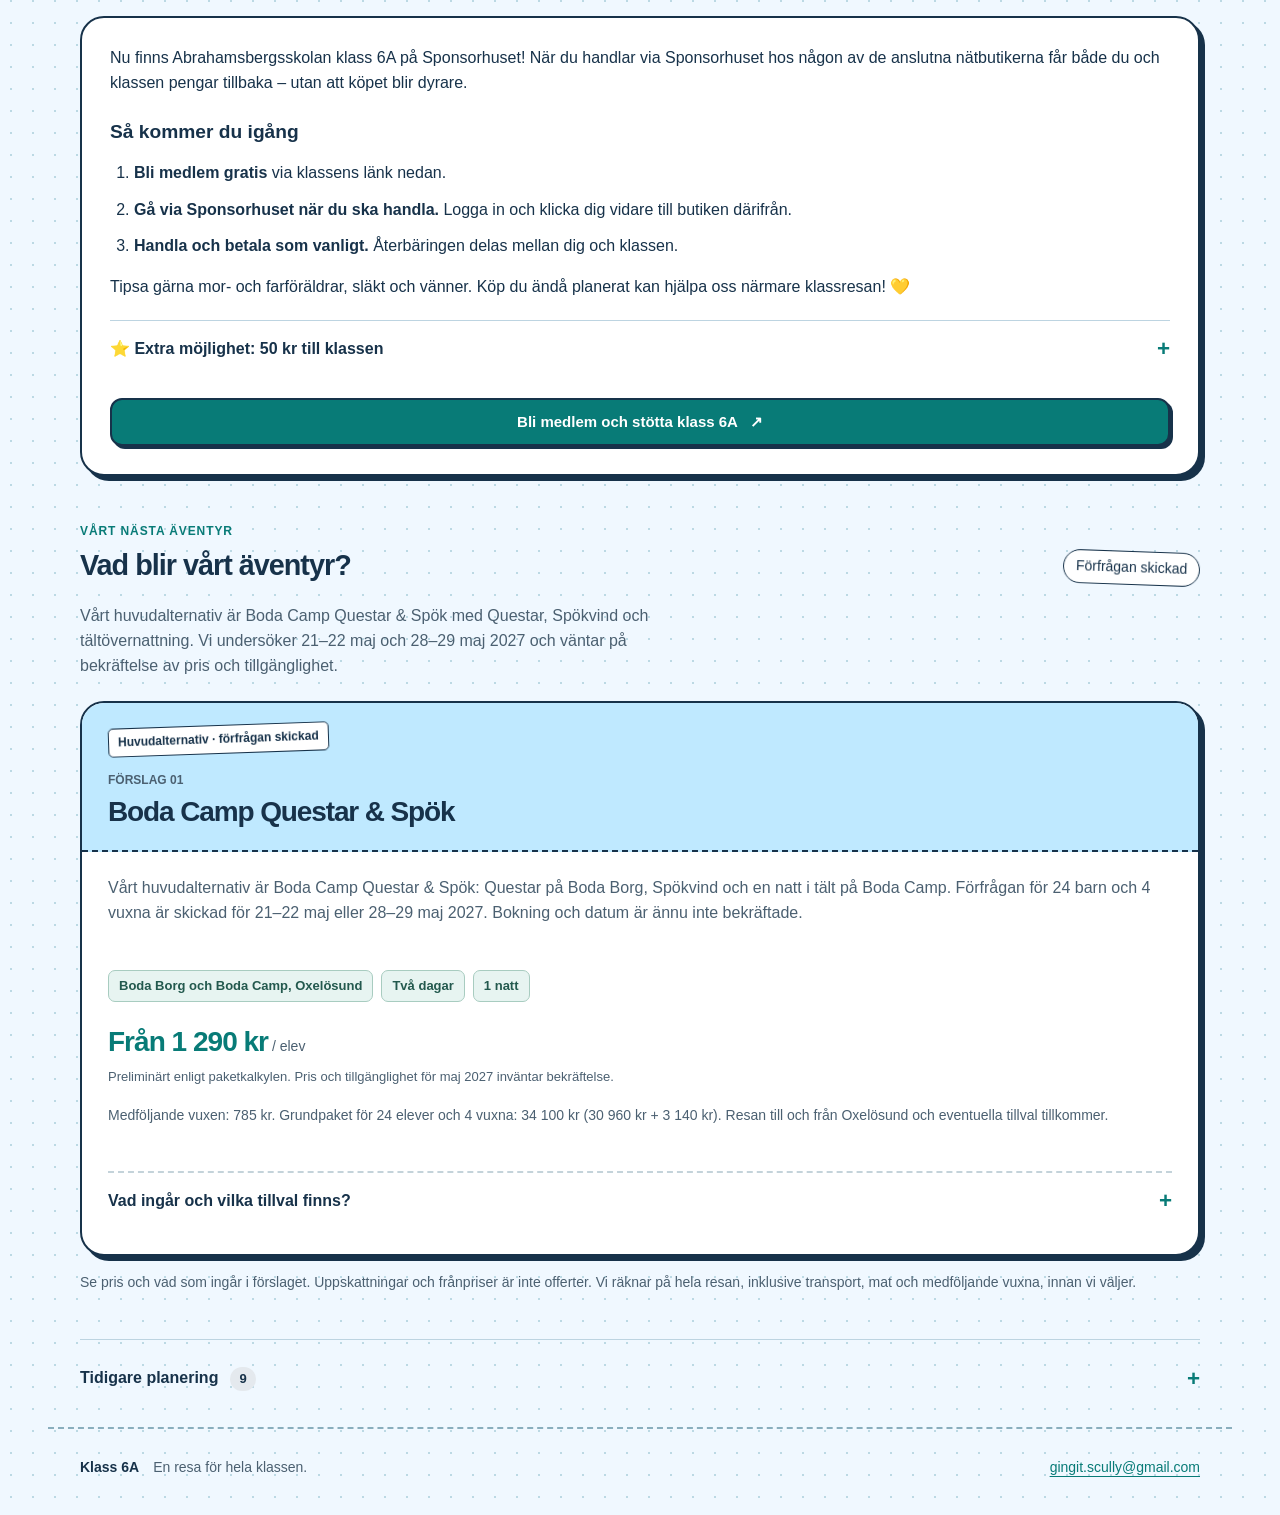
==== commit ed94c2a8: "Refresh cached fund data" ====
--- a/index.html
+++ b/index.html
@@ -8,7 +8,7 @@
   <title>Klass 6A · Tillsammans mot klassresan</title>
   <link rel="icon" type="image/svg+xml" href="data:image/svg+xml,%3Csvg xmlns='http://www.w3.org/2000/svg' viewBox='0 0 40 40'%3E%3Crect width='40' height='40' rx='12' fill='%23086b68'/%3E%3Ctext x='20' y='26' text-anchor='middle' font-family='sans-serif' font-weight='700' font-size='19' fill='white'%3E6A%3C/text%3E%3C/svg%3E">
   <link rel="stylesheet" href="styles.css">
-  <script src="config.js?v=20260924-events" defer></script>
+  <script src="config.js?v=20261008-balance" defer></script>
   <script src="core.js" defer></script>
   <script src="script.js?v=20260920-events" defer></script>
   <script data-goatcounter="https://klasskassa6a.goatcounter.com/count"
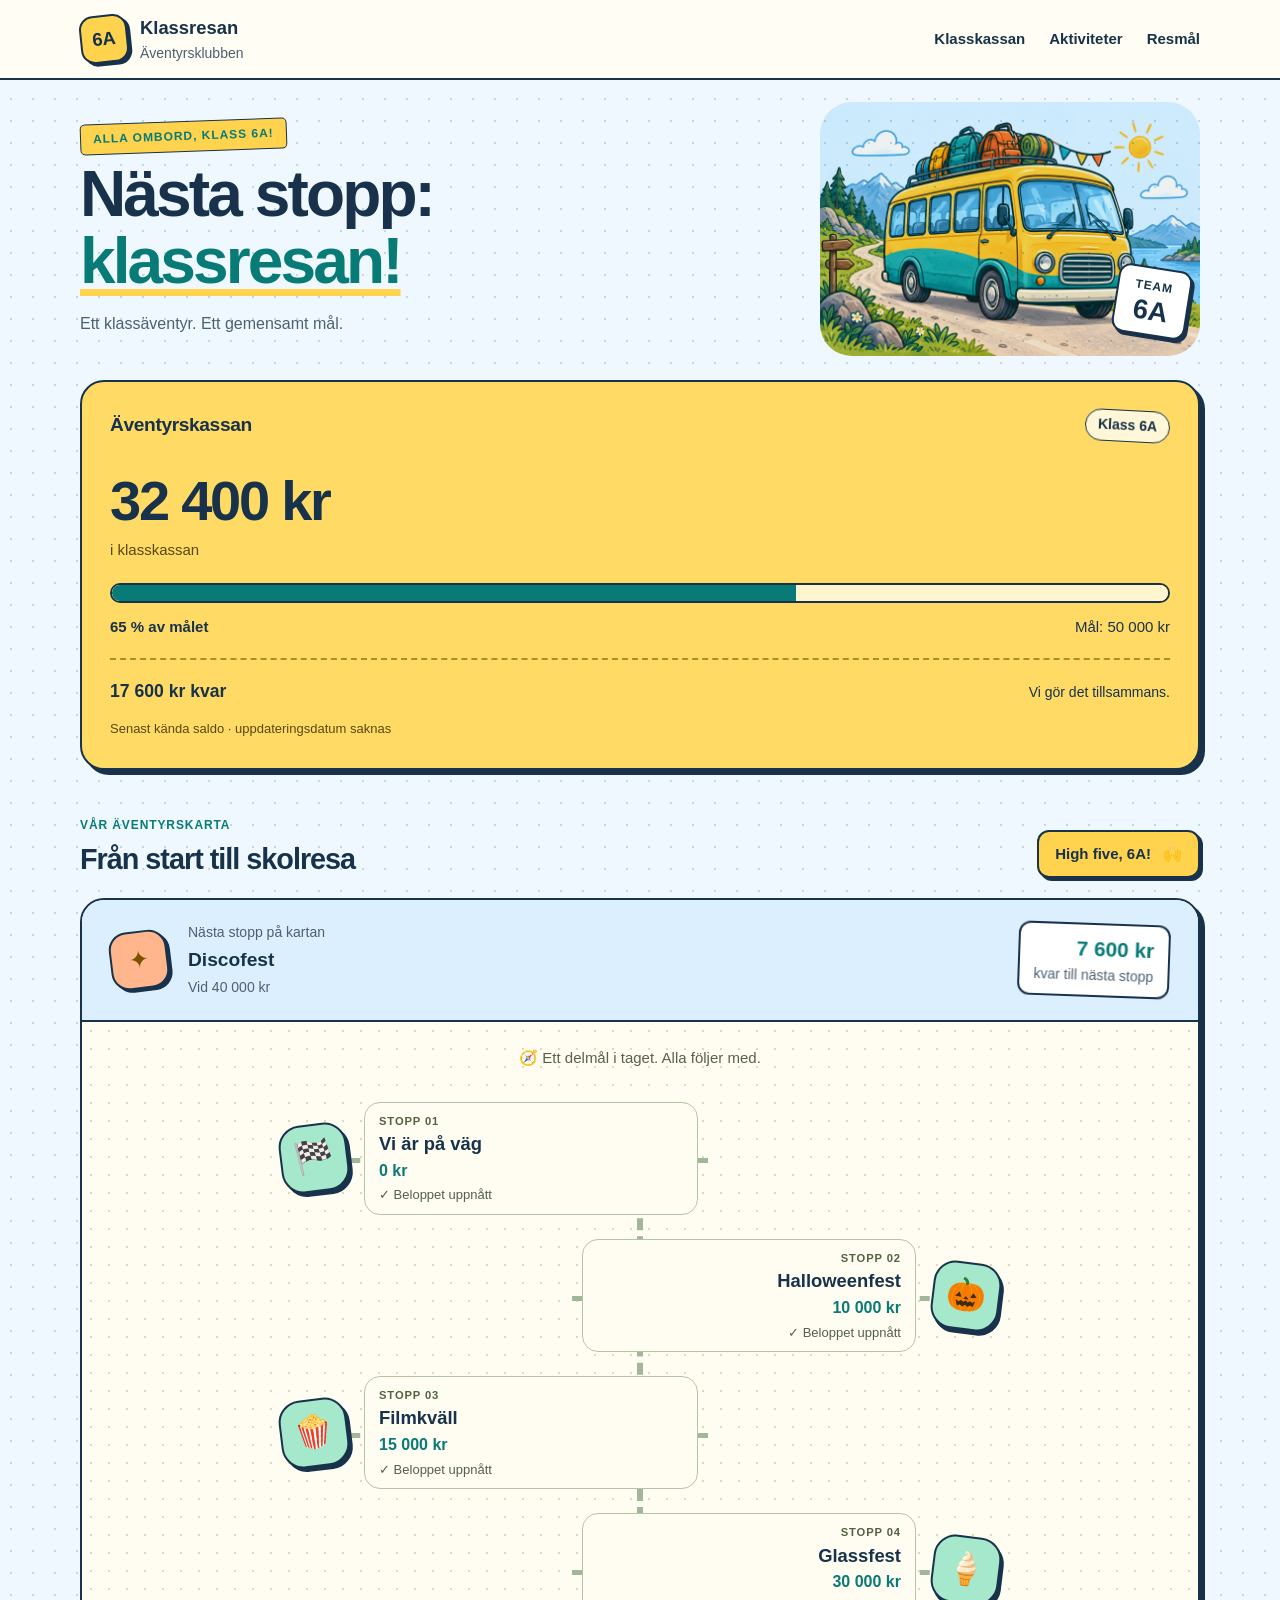
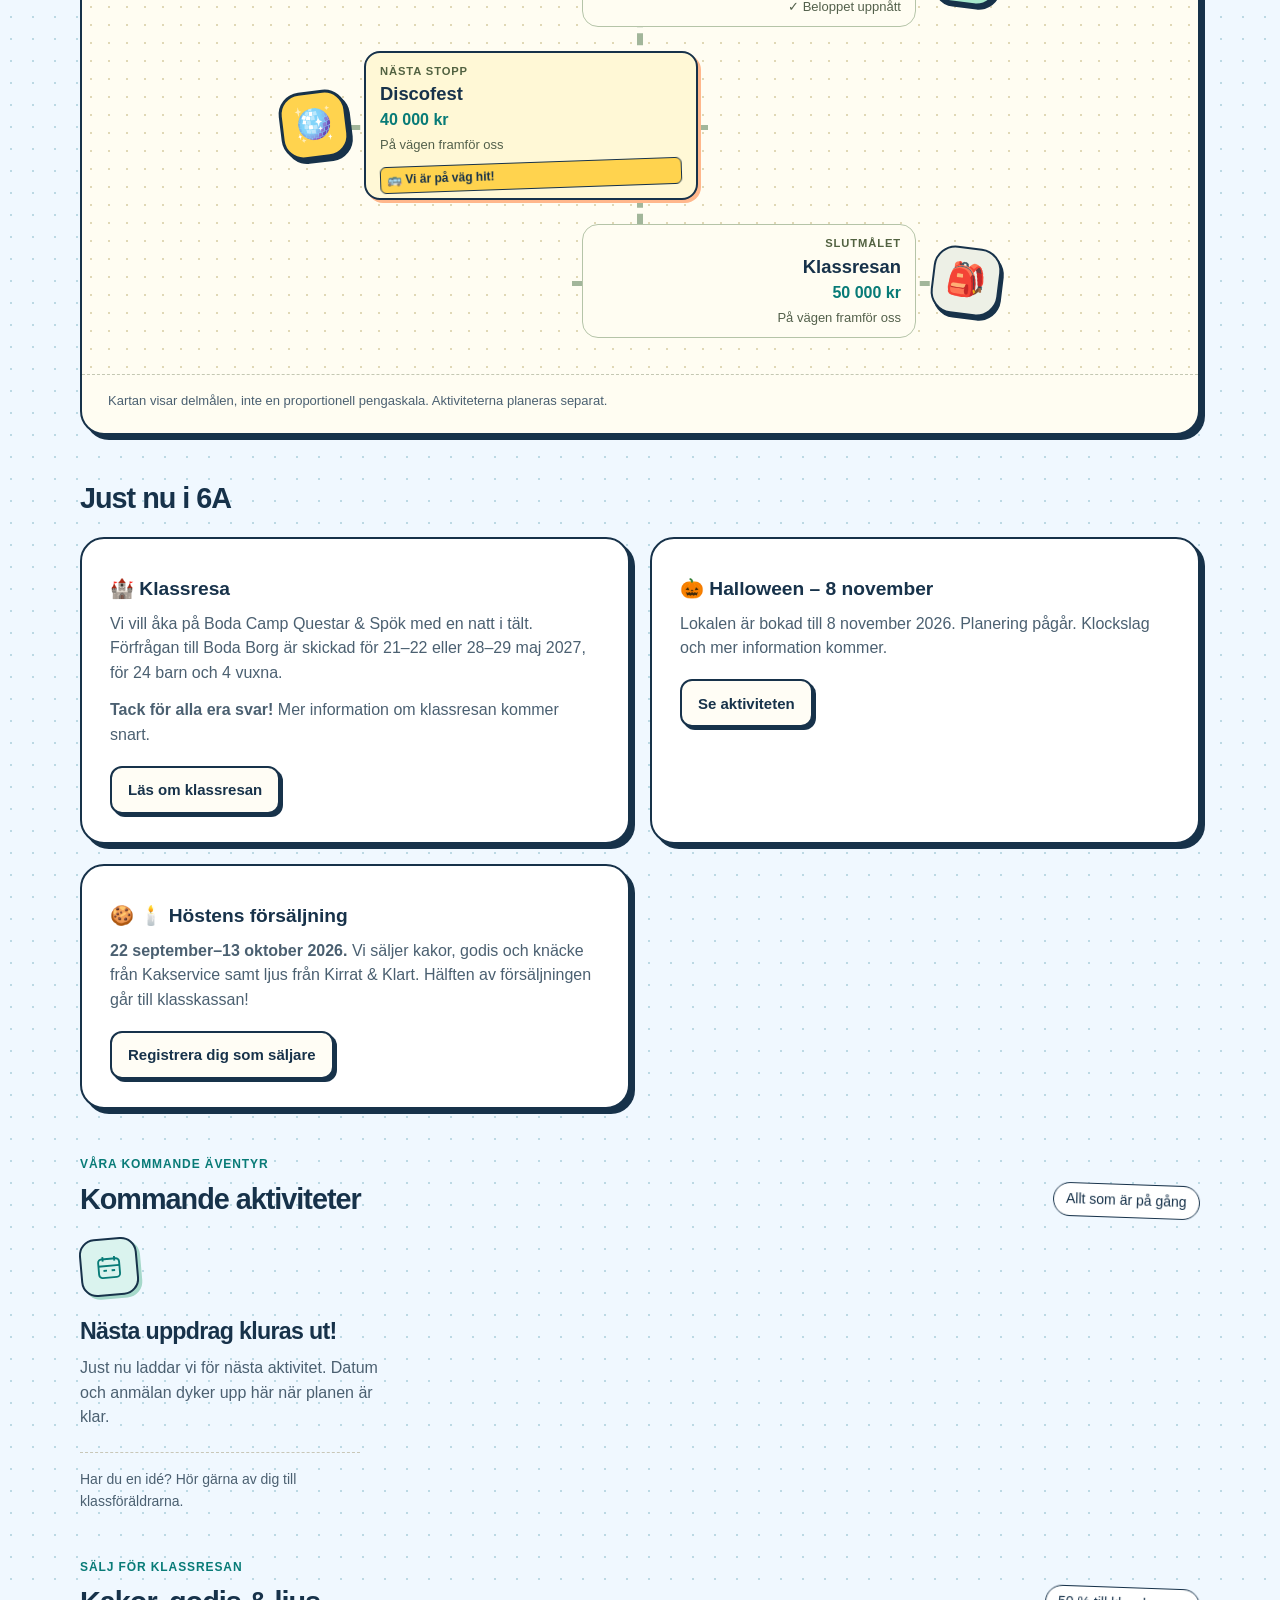
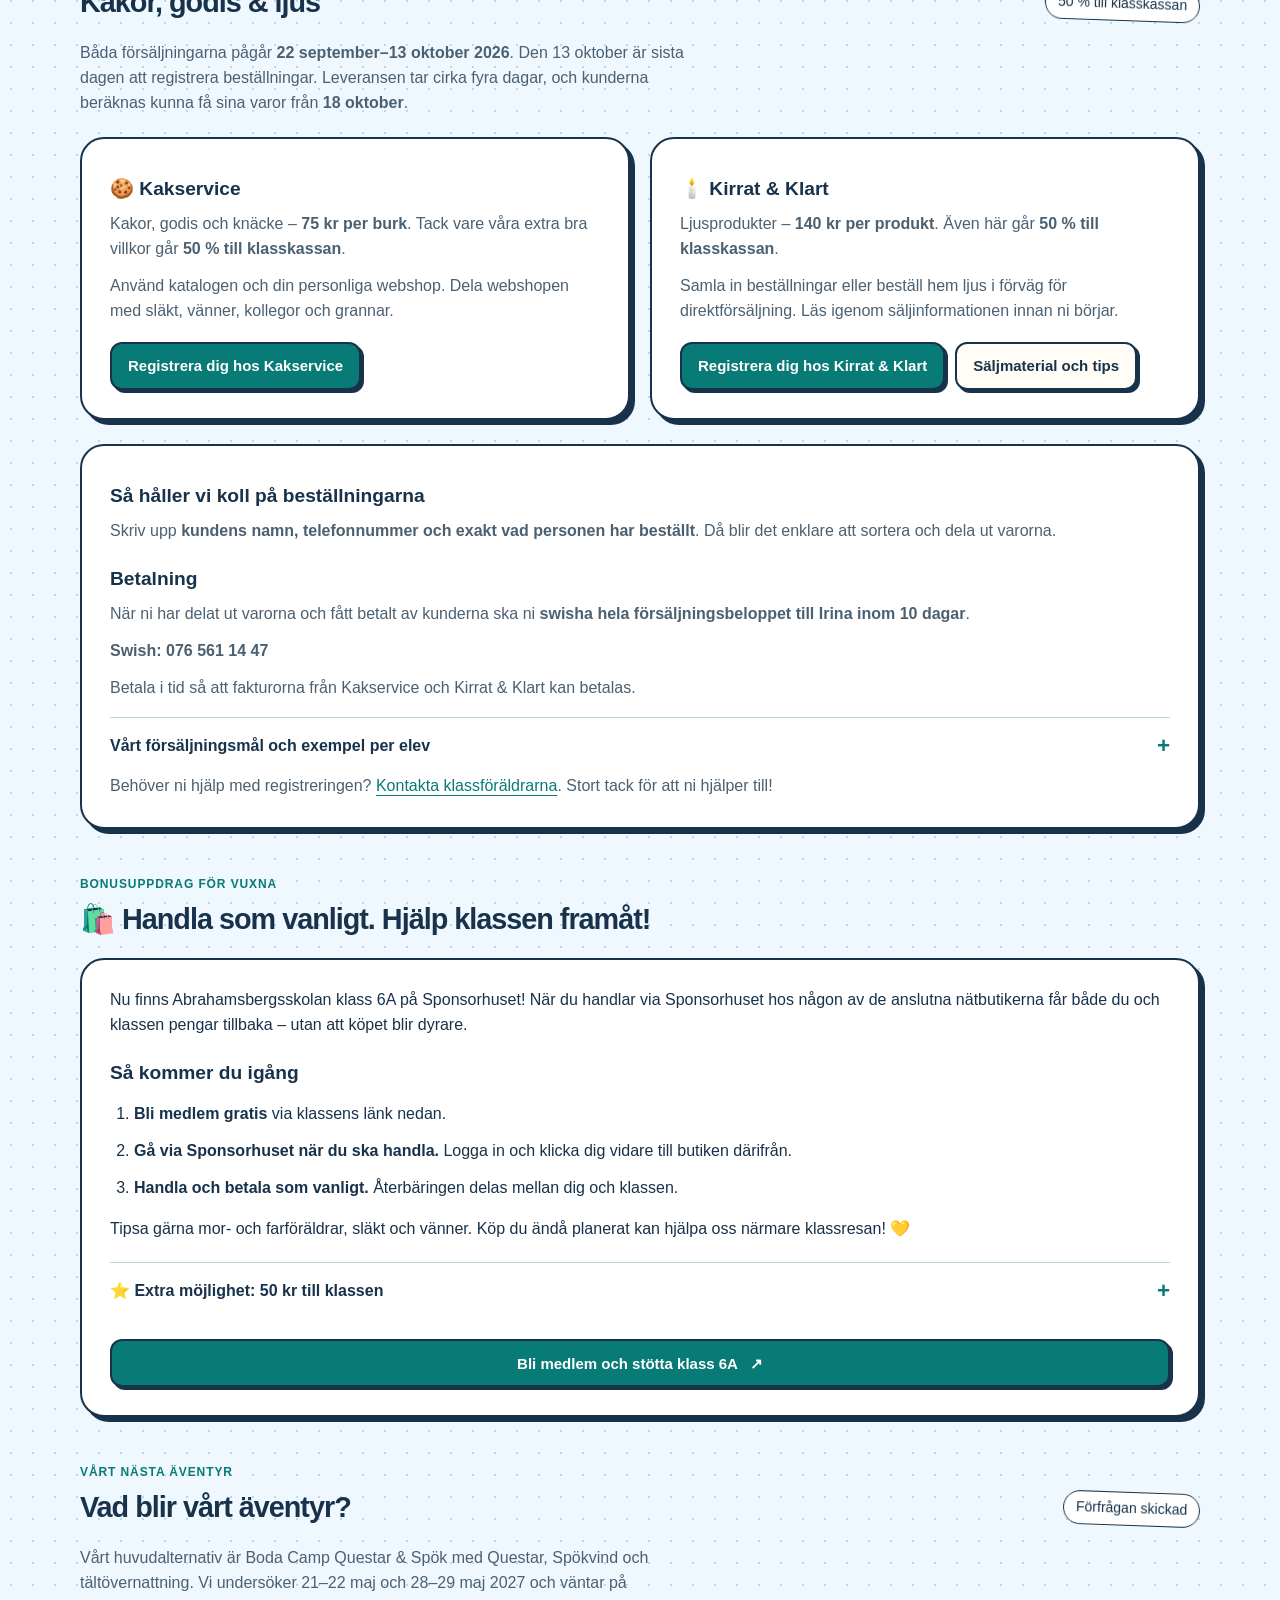
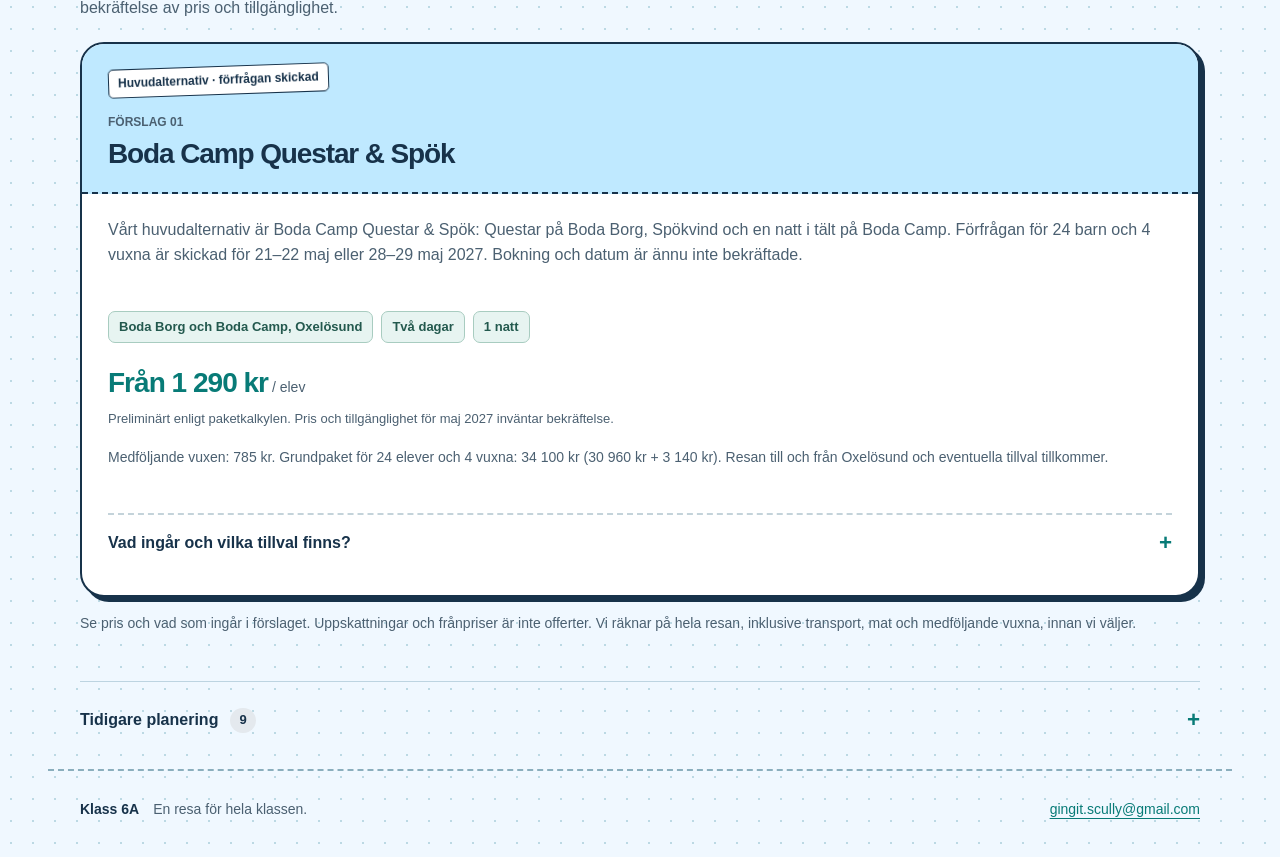
==== commit 8eeaa8a4: "Replace loppis tips with autumn sales information and seller registration" ====
--- a/index.html
+++ b/index.html
@@ -7,8 +7,8 @@
   <meta name="description" content="Följ klasskassan, hitta aktiviteter och planera klassresan tillsammans med klass 6A.">
   <title>Klass 6A · Tillsammans mot klassresan</title>
   <link rel="icon" type="image/svg+xml" href="data:image/svg+xml,%3Csvg xmlns='http://www.w3.org/2000/svg' viewBox='0 0 40 40'%3E%3Crect width='40' height='40' rx='12' fill='%23086b68'/%3E%3Ctext x='20' y='26' text-anchor='middle' font-family='sans-serif' font-weight='700' font-size='19' fill='white'%3E6A%3C/text%3E%3C/svg%3E">
-  <link rel="stylesheet" href="styles.css">
-  <script src="config.js?v=20261008-balance" defer></script>
+  <link rel="stylesheet" href="styles.css?v=20261008-sales">
+  <script src="config.js?v=20261008-sales" defer></script>
   <script src="core.js" defer></script>
   <script src="script.js?v=20260920-events" defer></script>
   <script data-goatcounter="https://klasskassa6a.goatcounter.com/count"
@@ -29,9 +29,28 @@
     <section class="section" aria-labelledby="journey-title" style="margin-bottom:32px"><div class="section-heading"><div><p class="eyebrow">VÅR ÄVENTYRSKARTA</p><h2 id="journey-title">Från start till skolresa</h2></div><button class="button text-button" id="celebrate" type="button">High five, 6A! <span aria-hidden="true">🙌</span></button></div><div class="journey card"><div id="next-milestone"></div><div class="route-board"><p class="map-caption"><span aria-hidden="true">🧭</span> Ett delmål i taget. Alla följer med.</p><ol class="milestones adventure-route" id="milestones"></ol></div><p class="map-note">Kartan visar delmålen, inte en proportionell pengaskala. Aktiviteterna planeras separat.</p></div></section>
 <section class="section" aria-labelledby="just-nu-title" style="margin-bottom:32px"><div class="section-heading"><h2 id="just-nu-title">Just nu i 6A</h2></div><div class="two-grid"><article class="card activity"><h3><span aria-hidden="true">🏰</span> Klassresa</h3><p>Vi vill åka på Boda Camp Questar &amp; Spök med en natt i tält. Förfrågan till Boda Borg är skickad för 21–22 eller 28–29 maj 2027, för 24 barn och 4 vuxna.</p><p><strong>Tack för alla era svar!</strong> Mer information om klassresan kommer snart.</p><div class="actions"><a class="button secondary" href="#resmal">Läs om klassresan</a></div></article>
 <article class="card activity"><h3><span aria-hidden="true">🎃</span> Halloween – 8 november</h3><p>Lokalen är bokad till 8 november 2026. Planering pågår. Klockslag och mer information kommer.</p><div class="actions"><a class="button secondary" href="#activity-halloween-2026">Se aktiviteten</a></div></article>
-<article class="card activity"><h3><span aria-hidden="true">🧺</span> Vi söker loppistips!</h3><p>Känner du till en loppis eller har kontakt med en arrangör? Hör gärna av dig.</p><div class="actions"><a class="button secondary" href="mailto:gingit.scully@gmail.com?subject=Loppistips%20till%20klass%206A">Jag har ett loppistips!</a></div></article>
+<article class="card activity"><h3><span aria-hidden="true">🍪 🕯️</span> Höstens försäljning</h3><p><strong>22 september–13 oktober 2026.</strong> Vi säljer kakor, godis och knäcke från Kakservice samt ljus från Kirrat &amp; Klart. Hälften av försäljningen går till klasskassan!</p><div class="actions"><a class="button secondary" href="#forsaljning">Registrera dig som säljare</a></div></article>
 </div></section>
     <section class="section" id="aktiviteter" aria-labelledby="next-title"><div class="section-heading"><div><p class="eyebrow">VÅRA KOMMANDE ÄVENTYR</p><h2 id="next-title">Kommande aktiviteter</h2></div><span class="section-note">Allt som är på gång</span></div><div id="next-activity" class="two-grid"></div></section>
+
+    <section class="section sales" id="forsaljning" aria-labelledby="sales-title">
+      <div class="section-heading"><div><p class="eyebrow">SÄLJ FÖR KLASSRESAN</p><h2 id="sales-title">Kakor, godis &amp; ljus</h2></div><span class="section-note">50 % till klasskassan</span></div>
+      <p class="section-description">Båda försäljningarna pågår <strong>22 september–13 oktober 2026</strong>. Den 13 oktober är sista dagen att registrera beställningar. Leveransen tar cirka fyra dagar, och kunderna beräknas kunna få sina varor från <strong>18 oktober</strong>.</p>
+      <div class="two-grid">
+        <article class="card activity"><h3><span aria-hidden="true">🍪</span> Kakservice</h3><p>Kakor, godis och knäcke – <strong>75 kr per burk</strong>. Tack vare våra extra bra villkor går <strong>50 % till klasskassan</strong>.</p><p>Använd katalogen och din personliga webshop. Dela webshopen med släkt, vänner, kollegor och grannar.</p><div class="actions"><a class="button" href="https://www.kakservice.se/minasidor/FYTEMY">Registrera dig hos Kakservice</a></div></article>
+        <article class="card activity"><h3><span aria-hidden="true">🕯️</span> Kirrat &amp; Klart</h3><p>Ljusprodukter – <strong>140 kr per produkt</strong>. Även här går <strong>50 % till klasskassan</strong>.</p><p>Samla in beställningar eller beställ hem ljus i förväg för direktförsäljning. Läs igenom säljinformationen innan ni börjar.</p><div class="actions"><a class="button" href="https://www.kirratochklart.se/startaforsaljning/2534fed9">Registrera dig hos Kirrat &amp; Klart</a><a class="button secondary" href="https://www.kirratochklart.se/tjana-pengar/saljmaterial-och-information">Säljmaterial och tips</a></div></article>
+      </div>
+      <div class="card activity sales-info">
+        <h3>Så håller vi koll på beställningarna</h3>
+        <p>Skriv upp <strong>kundens namn, telefonnummer och exakt vad personen har beställt</strong>. Då blir det enklare att sortera och dela ut varorna.</p>
+        <h3>Betalning</h3>
+        <p>När ni har delat ut varorna och fått betalt av kunderna ska ni <strong>swisha hela försäljningsbeloppet till Irina inom 10 dagar</strong>.</p>
+        <p><strong>Swish: <span class="sales-swish">076 561 14 47</span></strong></p>
+        <p>Betala i tid så att fakturorna från Kakservice och Kirrat &amp; Klart kan betalas.</p>
+        <details><summary>Vårt försäljningsmål och exempel per elev</summary><p>Målet för höstens försäljning är minst <strong>18 000 kr till klasskassan</strong> – och gärna mer! Med 50 % förtjänst behöver vi tillsammans sälja för minst <strong>36 000 kr</strong>.</p><p>Om alla 24 elever deltar motsvarar det ungefär 1 500 kr i försäljning och 750 kr till klasskassan per elev. Exempel på olika kombinationer:</p><ul><li><strong>20 burkar Kakservice:</strong> 20 × 75 kr = 1 500 kr.</li><li><strong>11 ljusprodukter:</strong> 11 × 140 kr = 1 540 kr.</li><li><strong>10 burkar + 6 ljusprodukter:</strong> 750 kr + 840 kr = 1 590 kr.</li></ul><p>Det här är bara exempel. Välj den kombination som passar er bäst – varje försäljning hjälper klassen närmare resan!</p></details>
+        <p>Behöver ni hjälp med registreringen? <a href="mailto:gingit.scully@gmail.com">Kontakta klassföräldrarna</a>. Stort tack för att ni hjälper till!</p>
+      </div>
+    </section>
 <section
   class="section"
   id="sponsorhuset"
--- a/styles.css
+++ b/styles.css
@@ -15,3 +15,13 @@
 /* Keep small-screen labels legible and the illustration within its grid cell. */
 @media(max-width:767px){.hero-art{width:100%;margin-left:0}.intro-copy .eyebrow,.eyebrow,.stop-label{font-size:.75rem}.crew-sticker{font-size:.75rem;padding:3px 6px}.intro-copy .eyebrow{line-height:1.4}}
 @media(max-width:359px){.hero-art{width:100%}.intro-copy .eyebrow{font-size:.75rem}.crew-sticker{right:0}}
+
+/* Autumn fundraiser: readable cards and full-width mobile actions. */
+.sales .two-grid{align-items:start}
+.sales .activity p+p{margin-top:12px}
+.sales-info{margin-top:24px}
+.sales-info h3:not(:first-child){margin-top:24px}
+.sales-info ul{padding-left:22px;margin:12px 0}
+.sales-info li+li{margin-top:8px}
+.sales .actions .button{max-width:100%;overflow-wrap:anywhere}
+.sales-swish{white-space:nowrap}
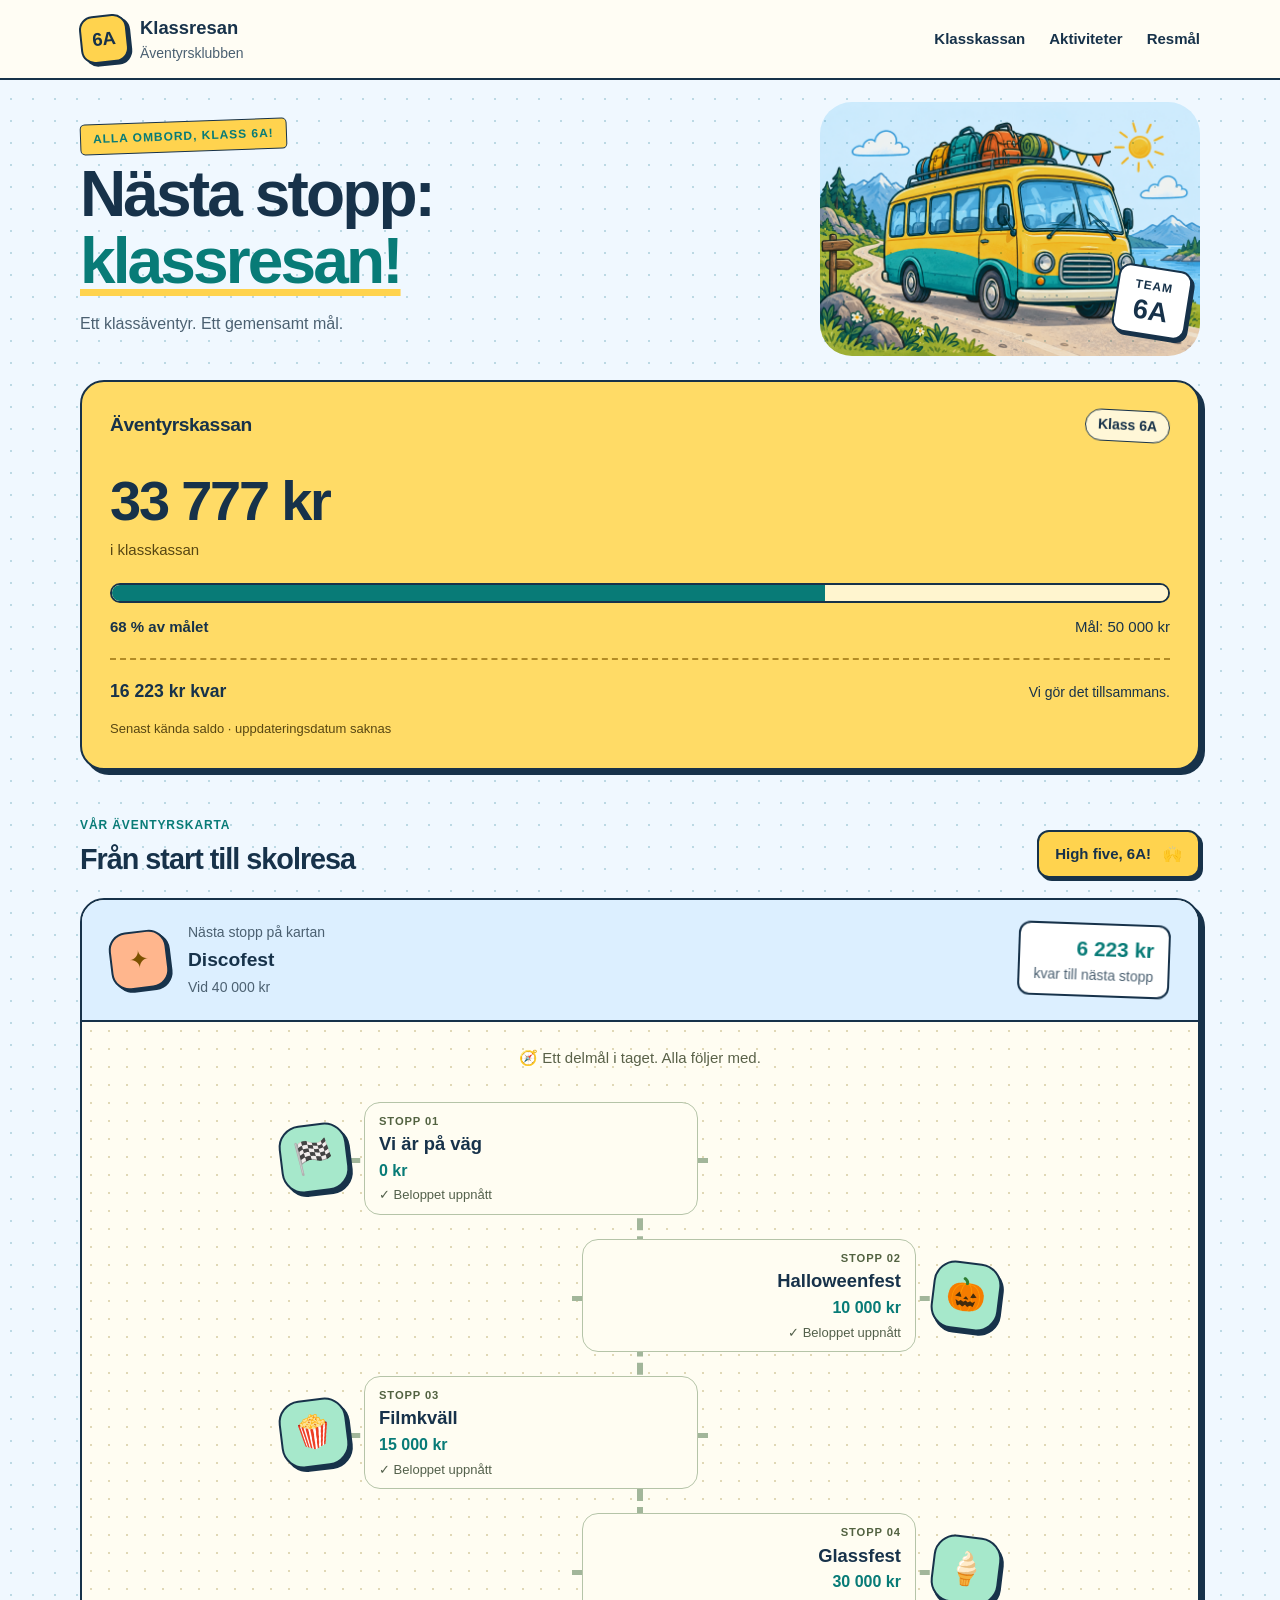
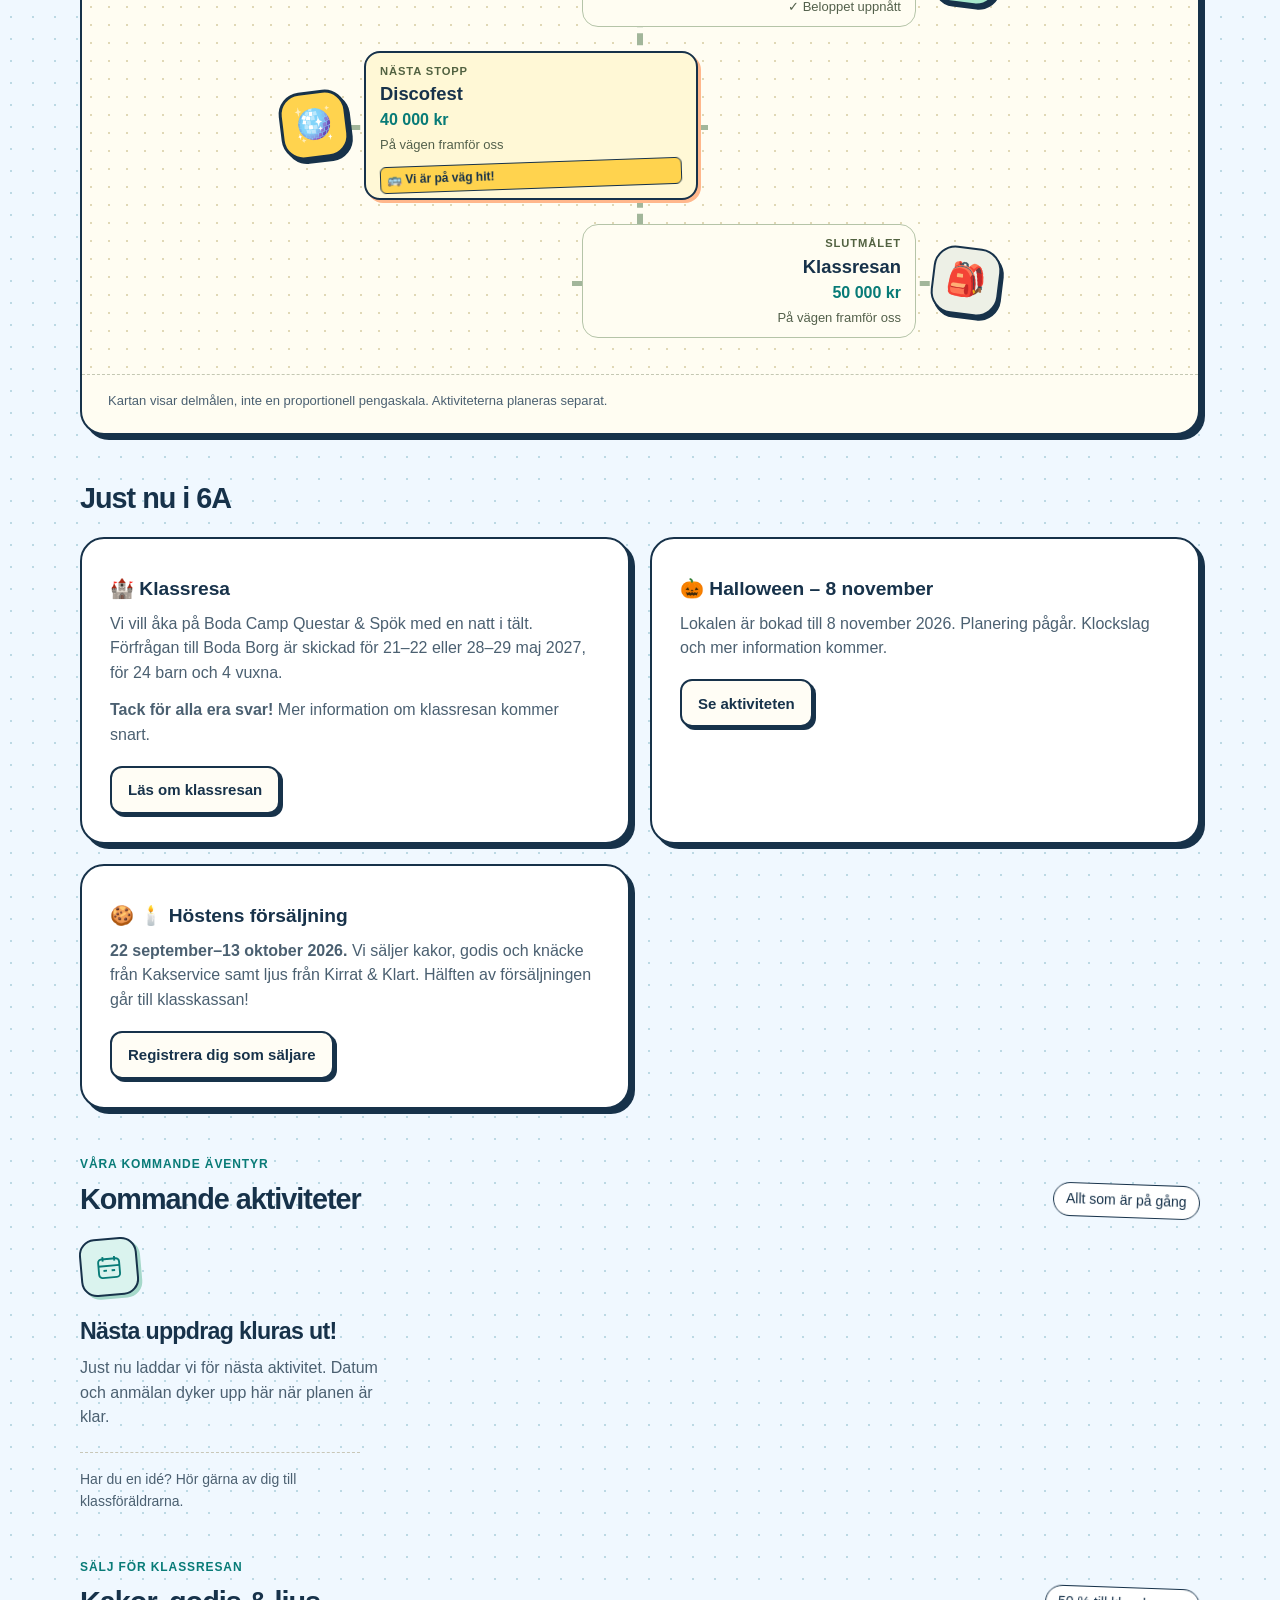
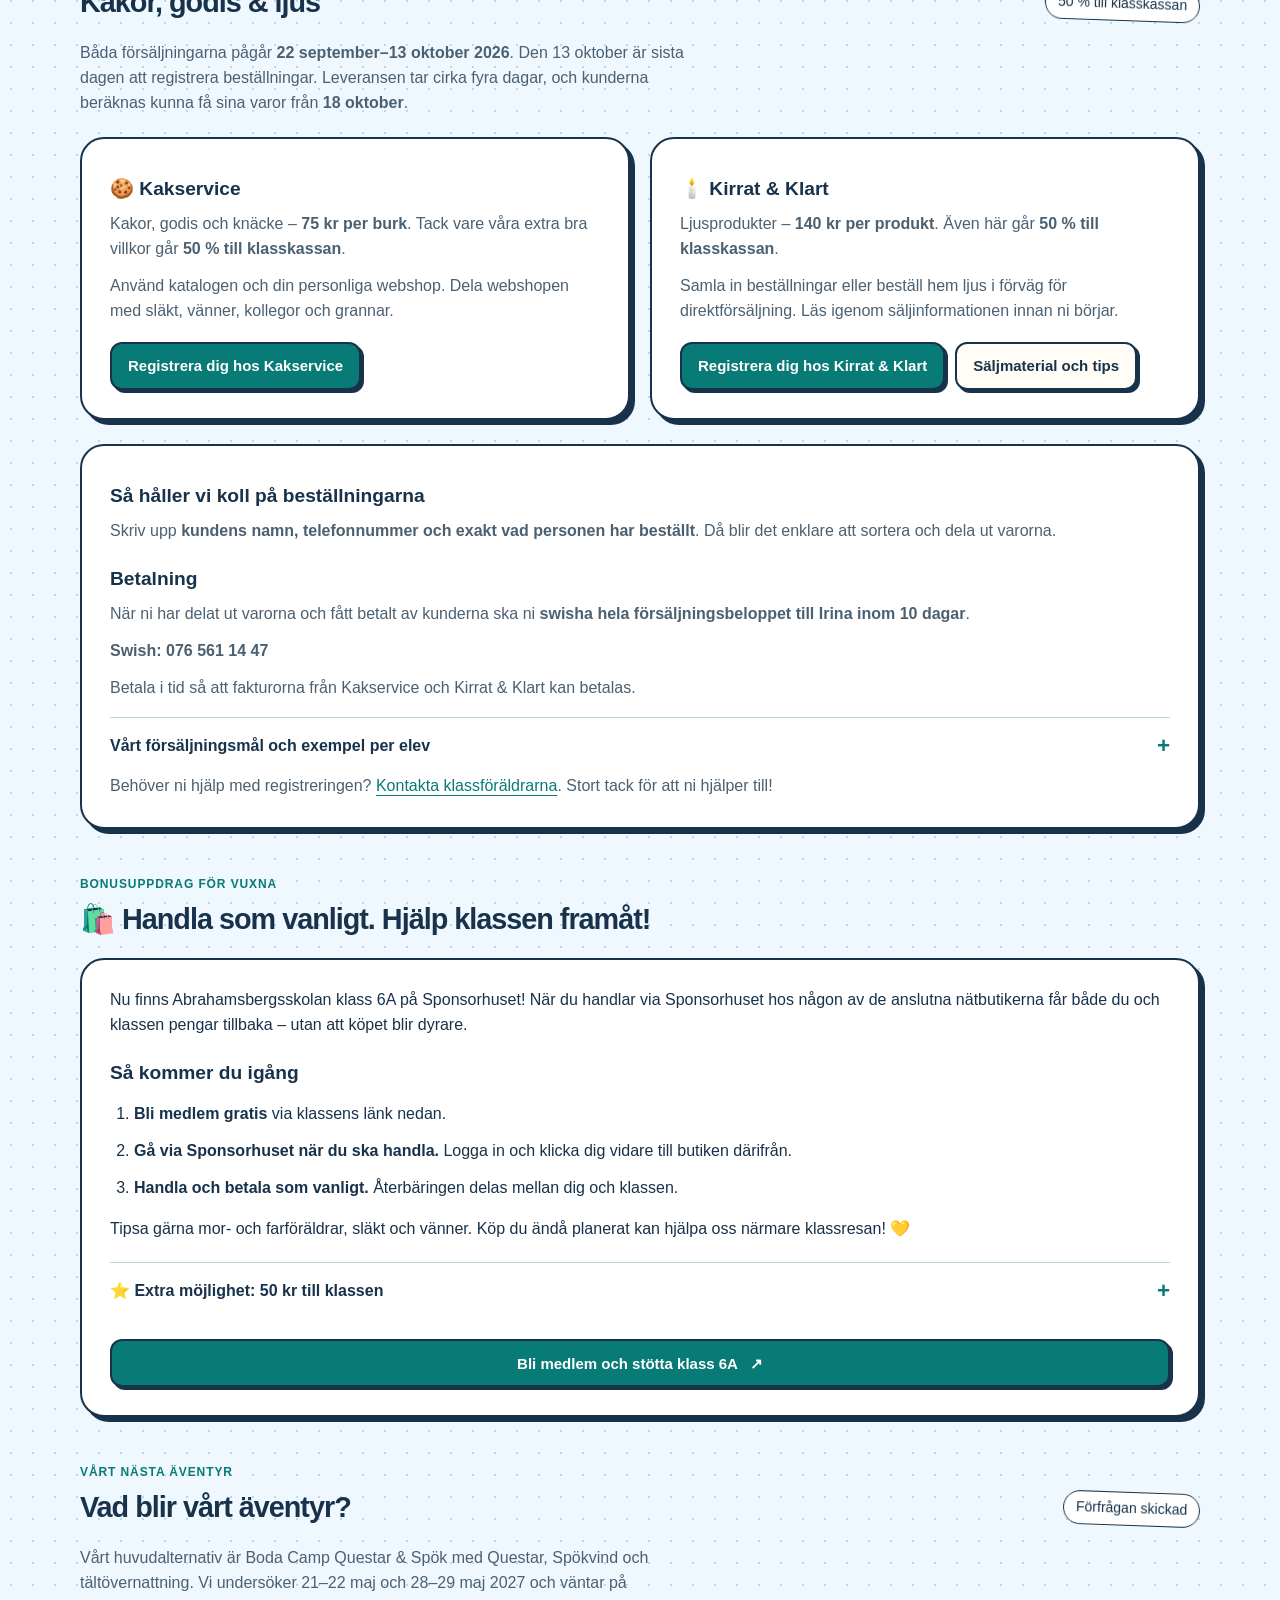
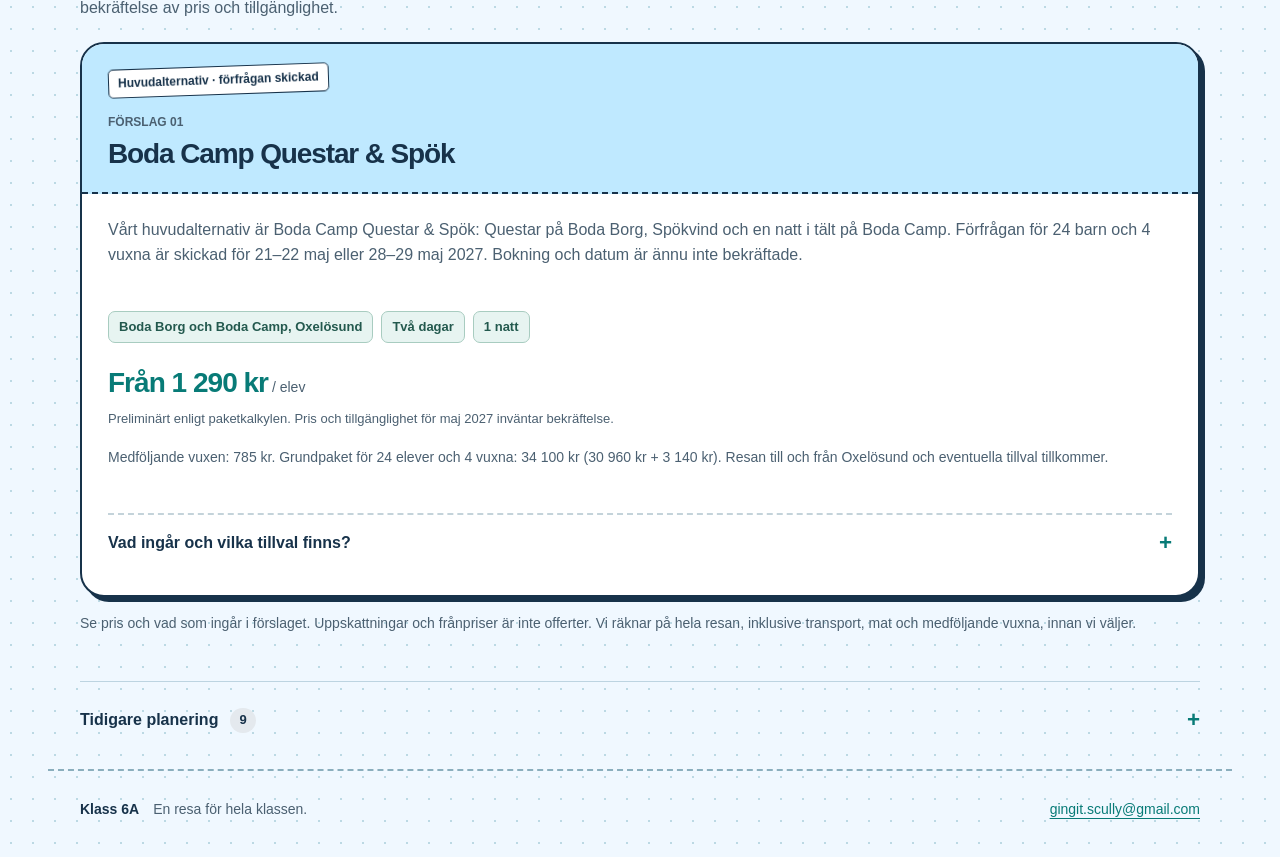
==== commit b1bfbe3e: "Refresh cached class fund data" ====
--- a/index.html
+++ b/index.html
@@ -8,7 +8,7 @@
   <title>Klass 6A · Tillsammans mot klassresan</title>
   <link rel="icon" type="image/svg+xml" href="data:image/svg+xml,%3Csvg xmlns='http://www.w3.org/2000/svg' viewBox='0 0 40 40'%3E%3Crect width='40' height='40' rx='12' fill='%23086b68'/%3E%3Ctext x='20' y='26' text-anchor='middle' font-family='sans-serif' font-weight='700' font-size='19' fill='white'%3E6A%3C/text%3E%3C/svg%3E">
   <link rel="stylesheet" href="styles.css?v=20261008-sales">
-  <script src="config.js?v=20261008-sales" defer></script>
+  <script src="config.js?v=20261012-balance" defer></script>
   <script src="core.js" defer></script>
   <script src="script.js?v=20260920-events" defer></script>
   <script data-goatcounter="https://klasskassa6a.goatcounter.com/count"
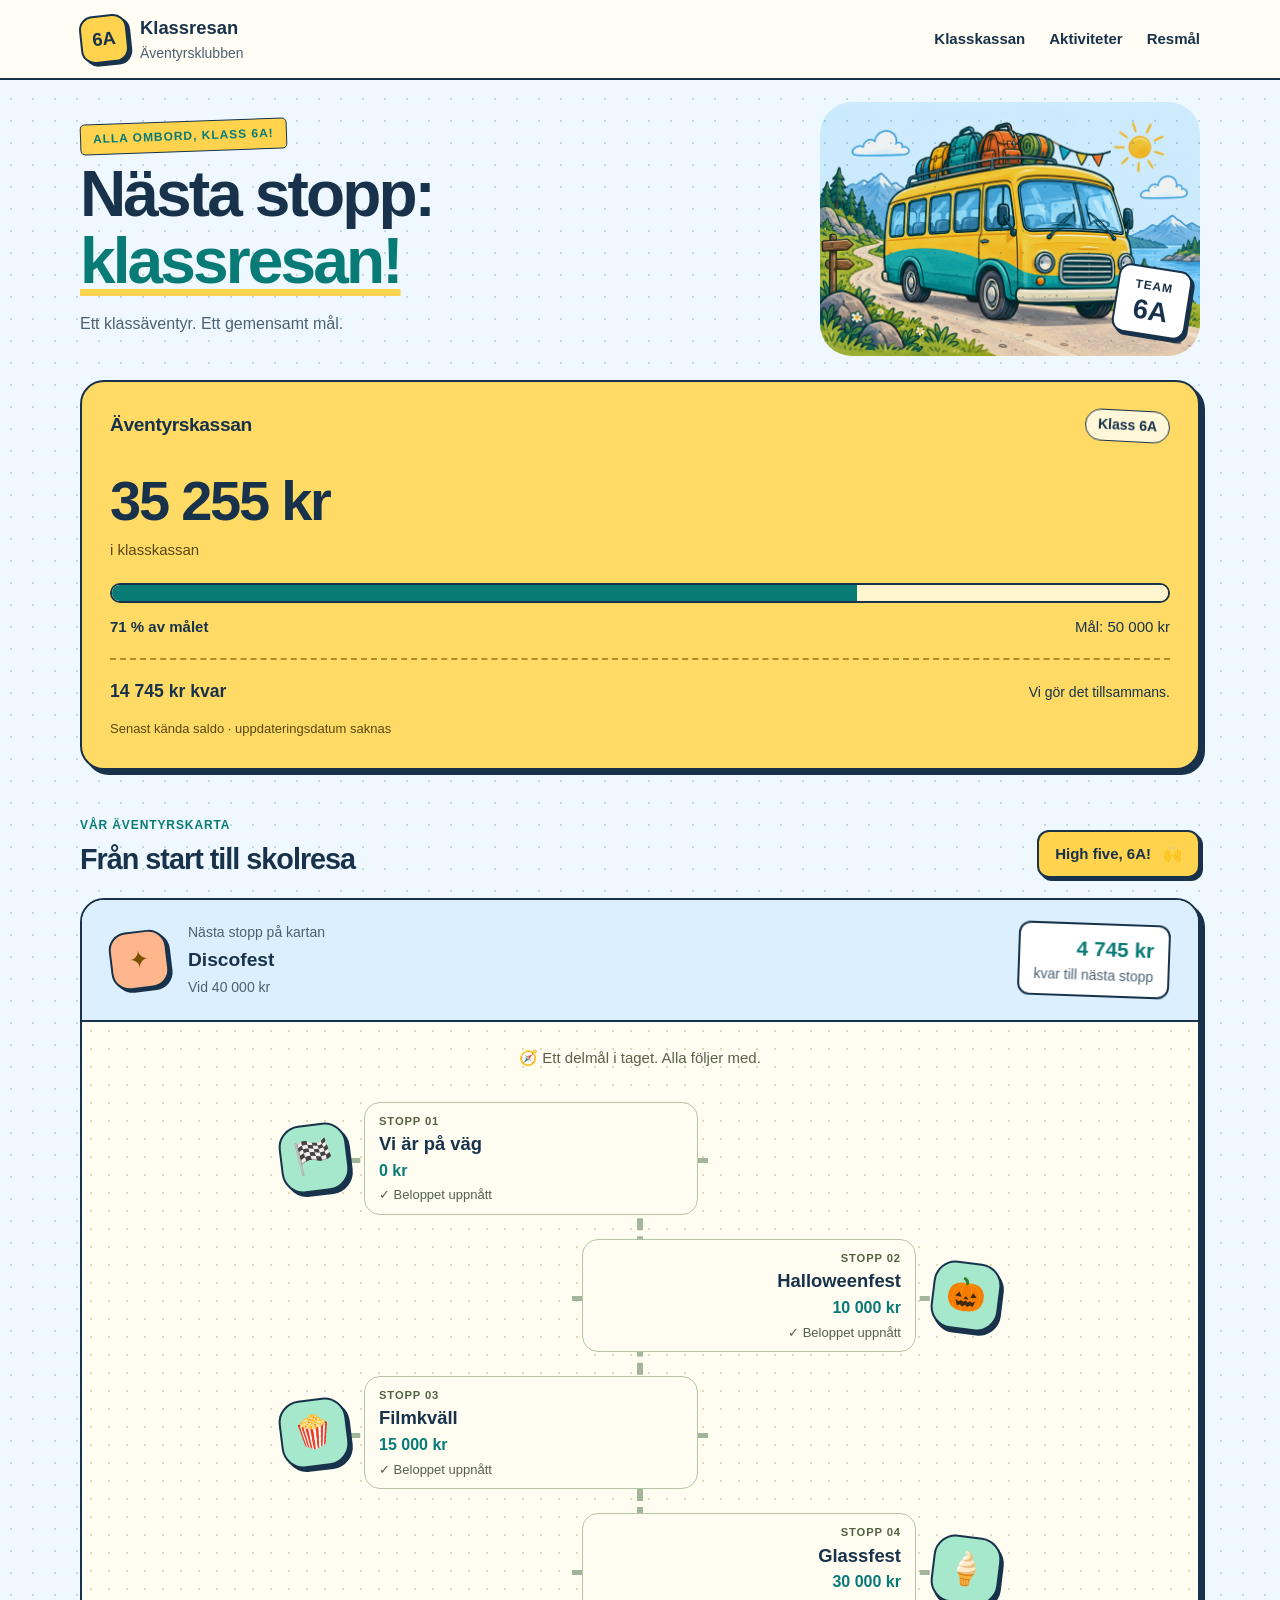
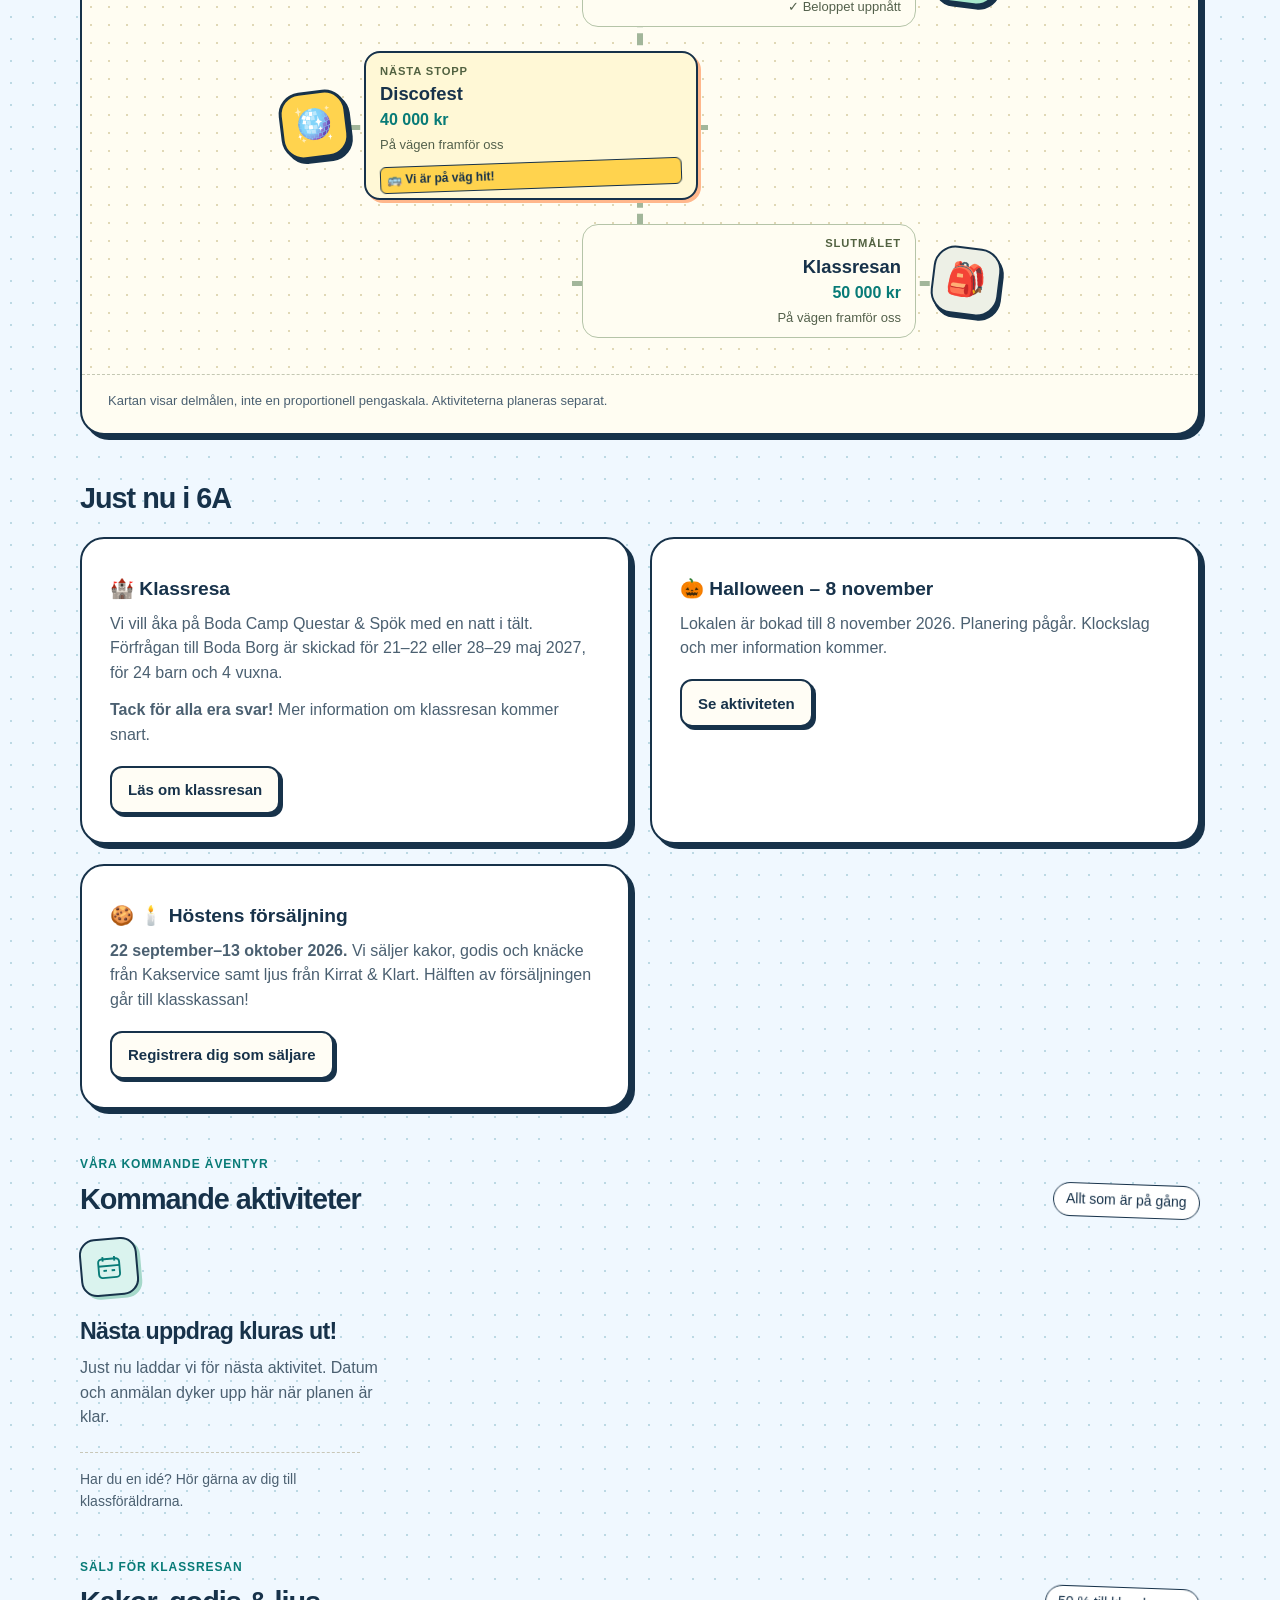
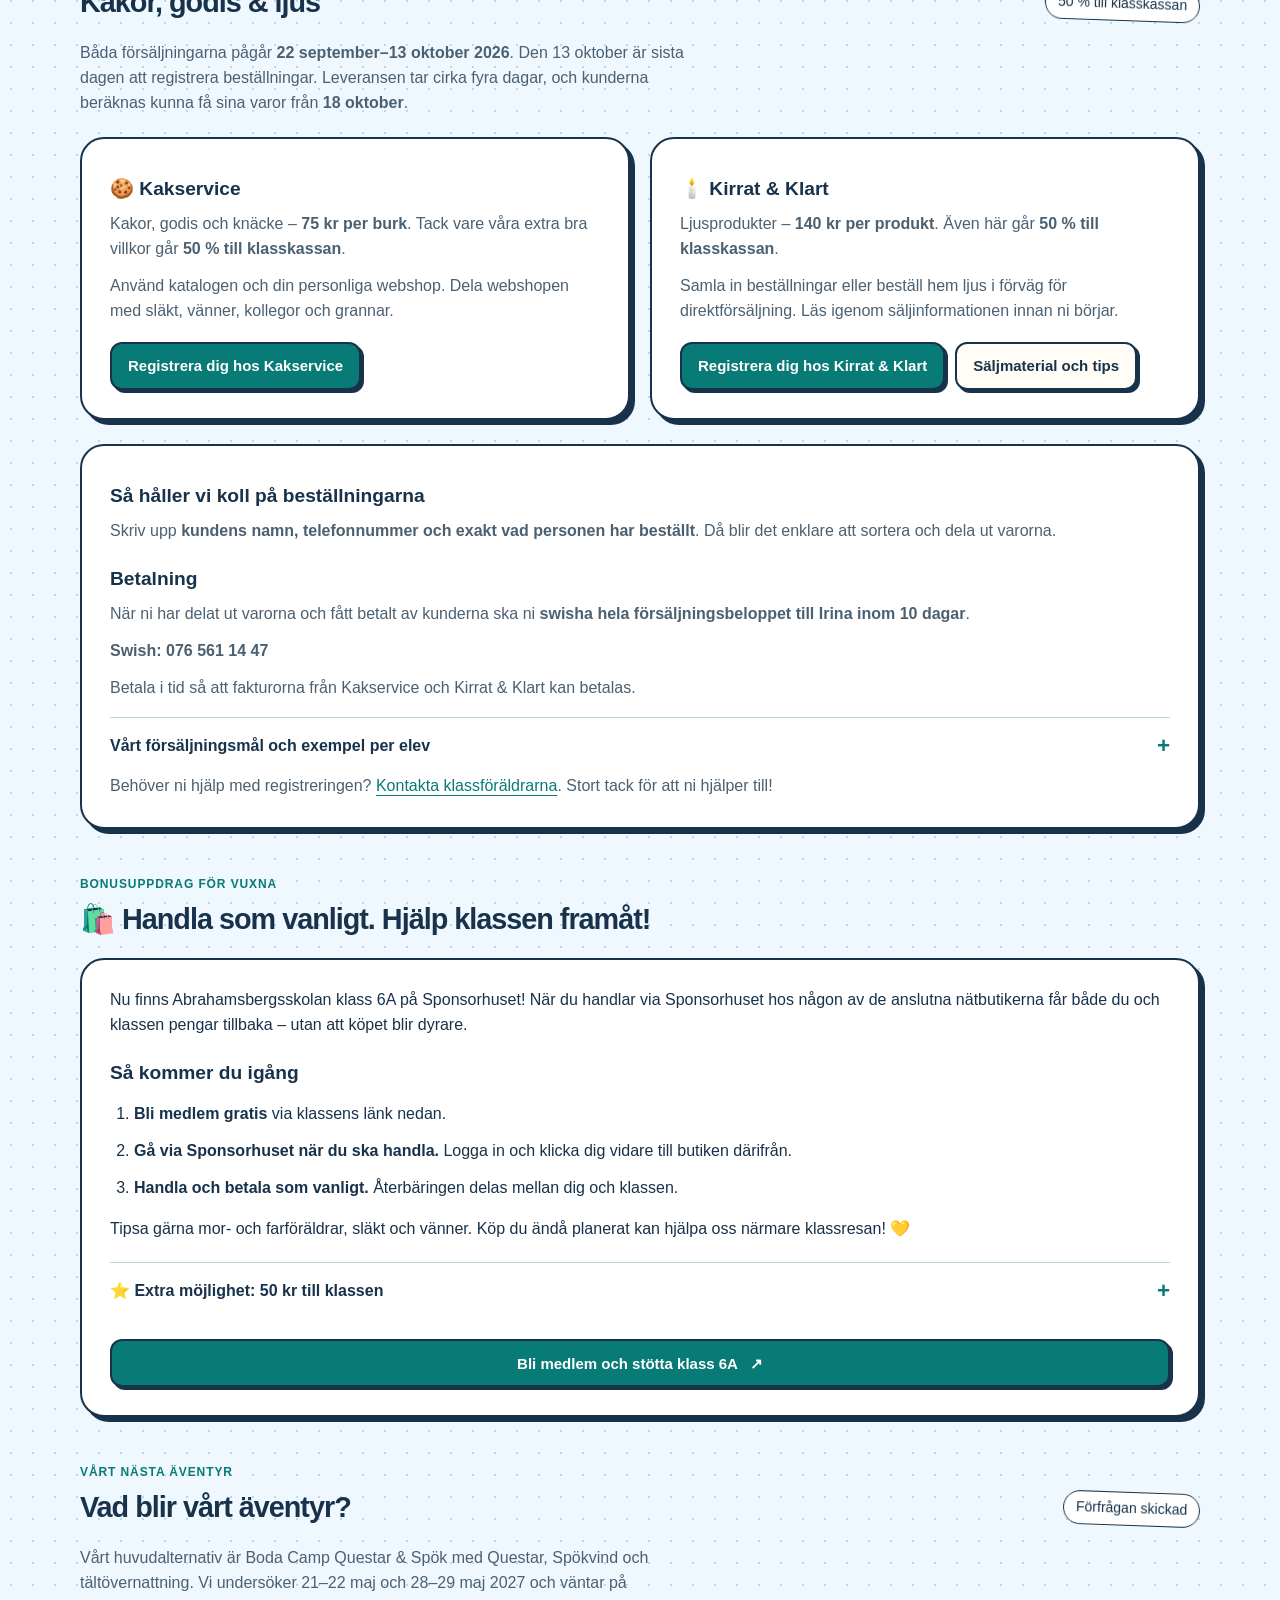
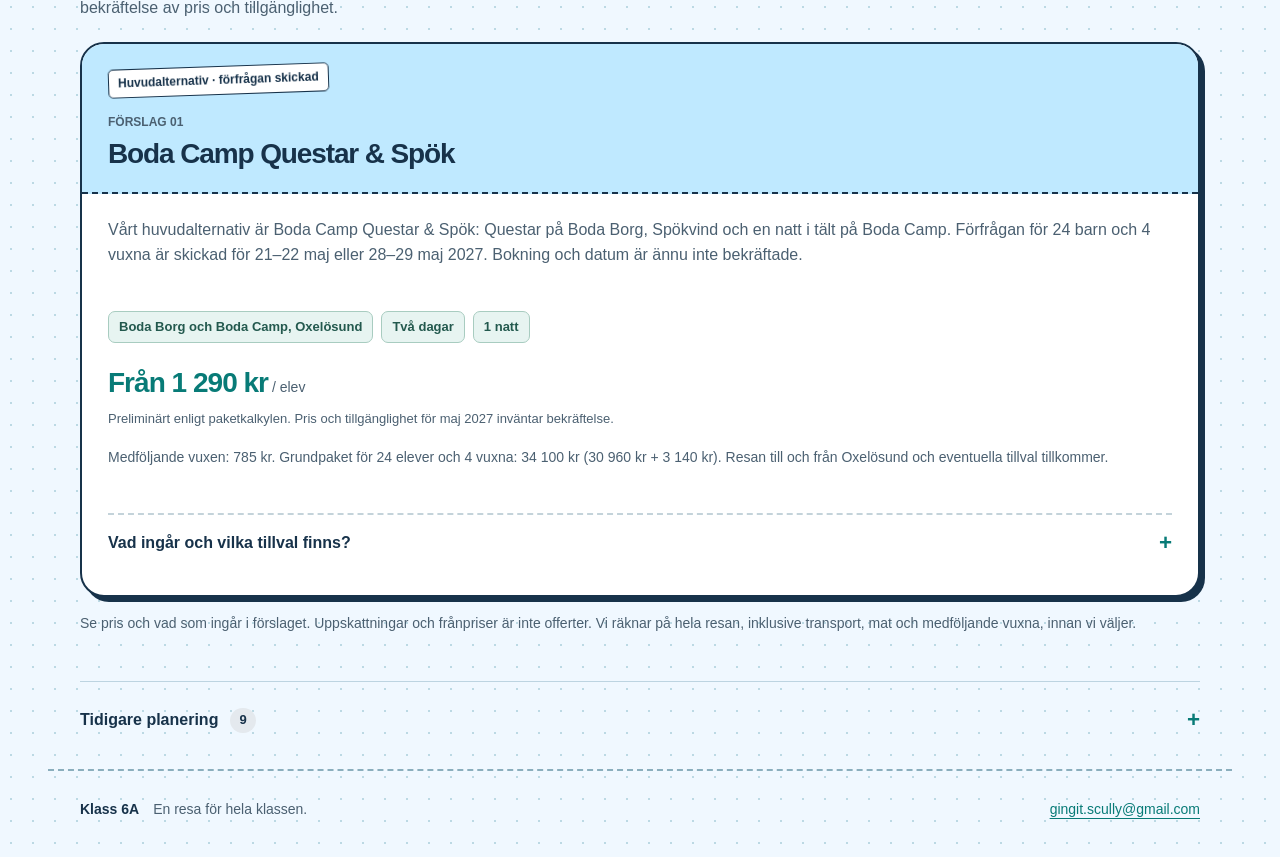
==== commit 5016b3c9: "Refresh cached class fund balance" ====
--- a/index.html
+++ b/index.html
@@ -8,7 +8,7 @@
   <title>Klass 6A · Tillsammans mot klassresan</title>
   <link rel="icon" type="image/svg+xml" href="data:image/svg+xml,%3Csvg xmlns='http://www.w3.org/2000/svg' viewBox='0 0 40 40'%3E%3Crect width='40' height='40' rx='12' fill='%23086b68'/%3E%3Ctext x='20' y='26' text-anchor='middle' font-family='sans-serif' font-weight='700' font-size='19' fill='white'%3E6A%3C/text%3E%3C/svg%3E">
   <link rel="stylesheet" href="styles.css?v=20261008-sales">
-  <script src="config.js?v=20261012-balance" defer></script>
+  <script src="config.js?v=20261012-balance-35255" defer></script>
   <script src="core.js" defer></script>
   <script src="script.js?v=20260920-events" defer></script>
   <script data-goatcounter="https://klasskassa6a.goatcounter.com/count"
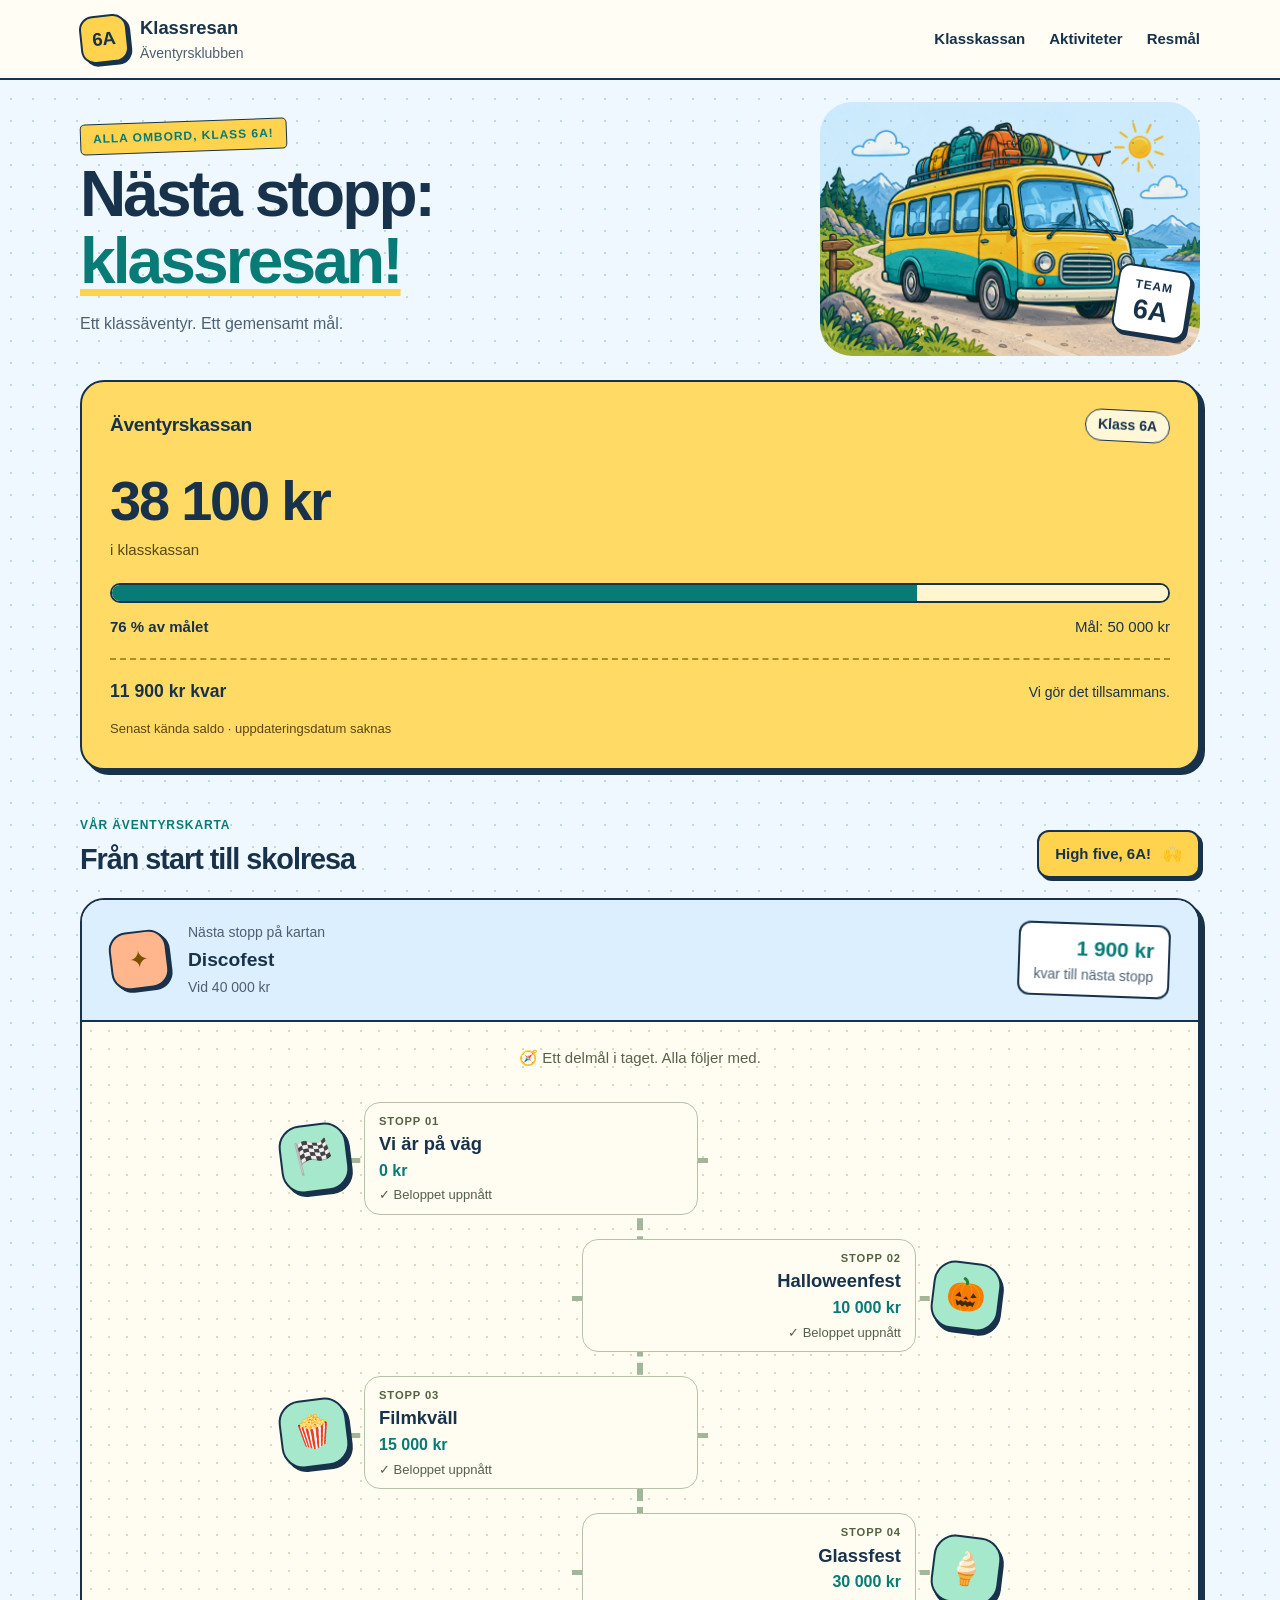
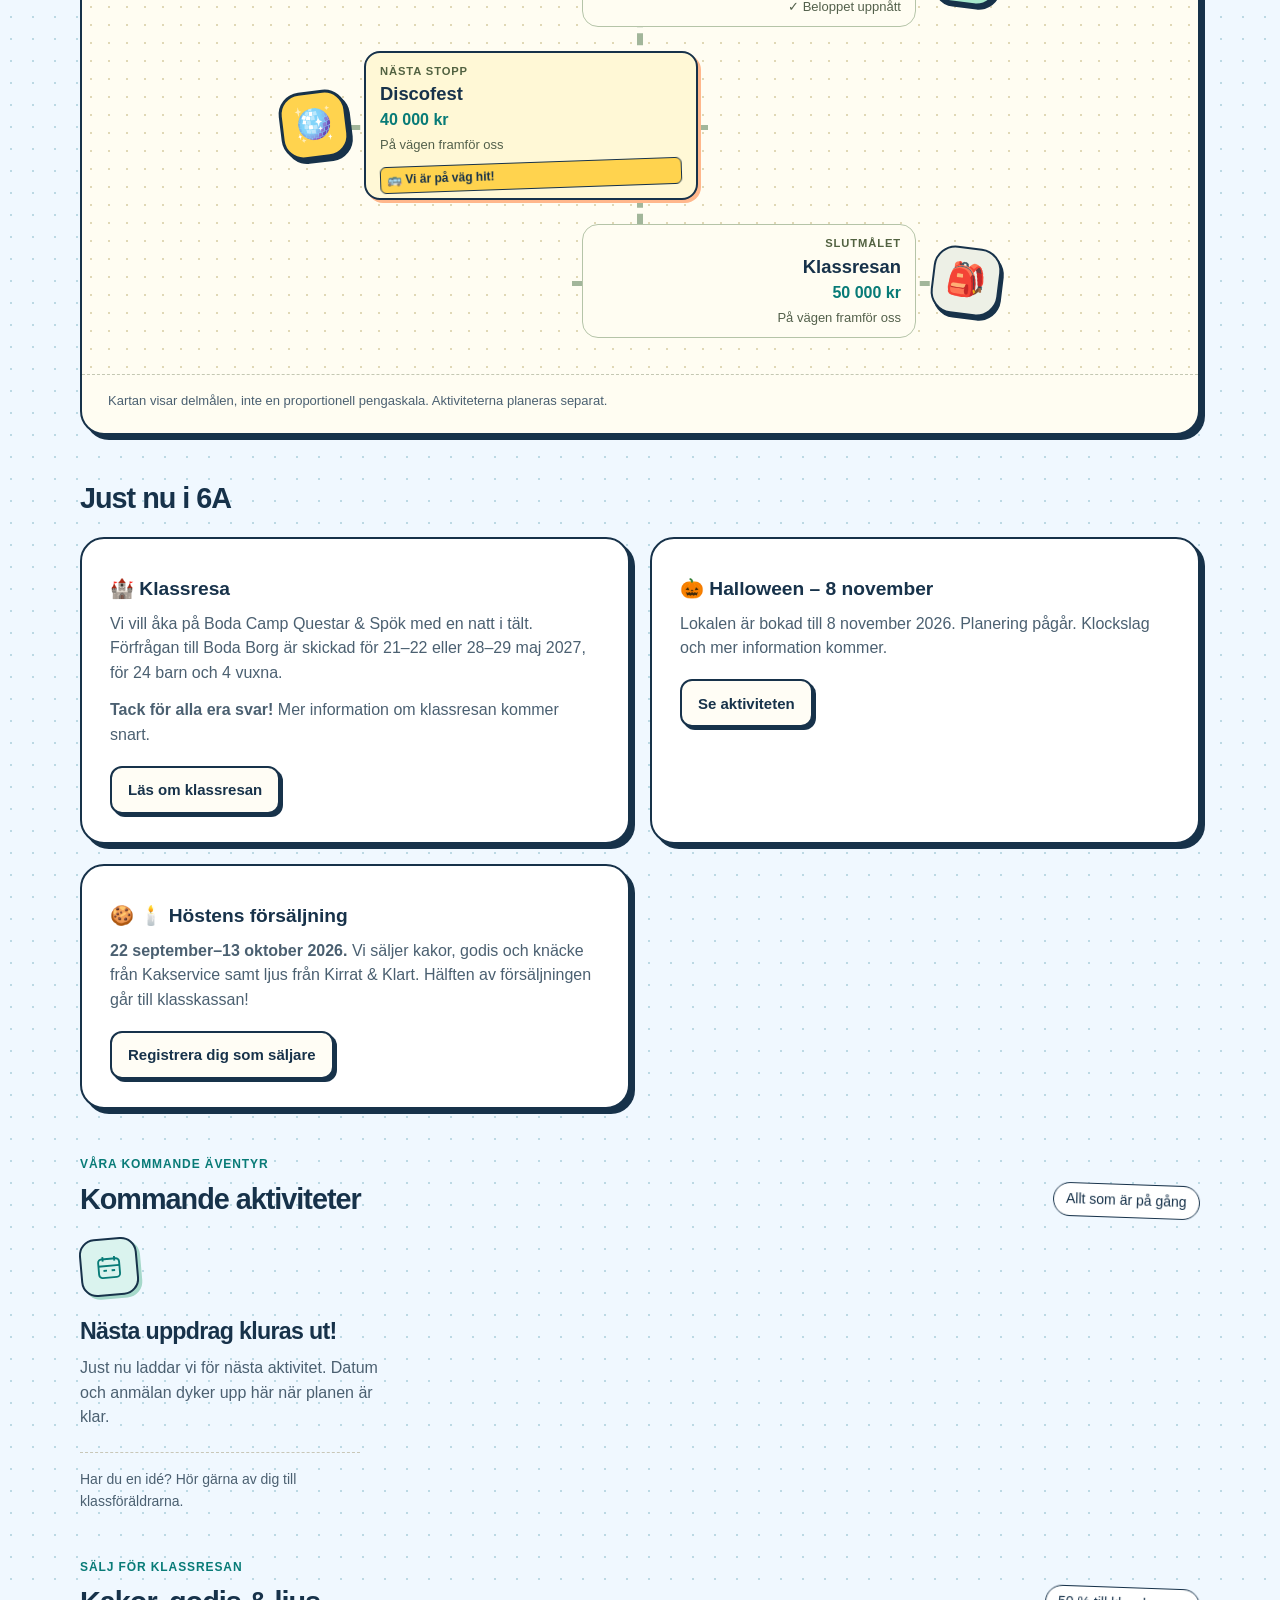
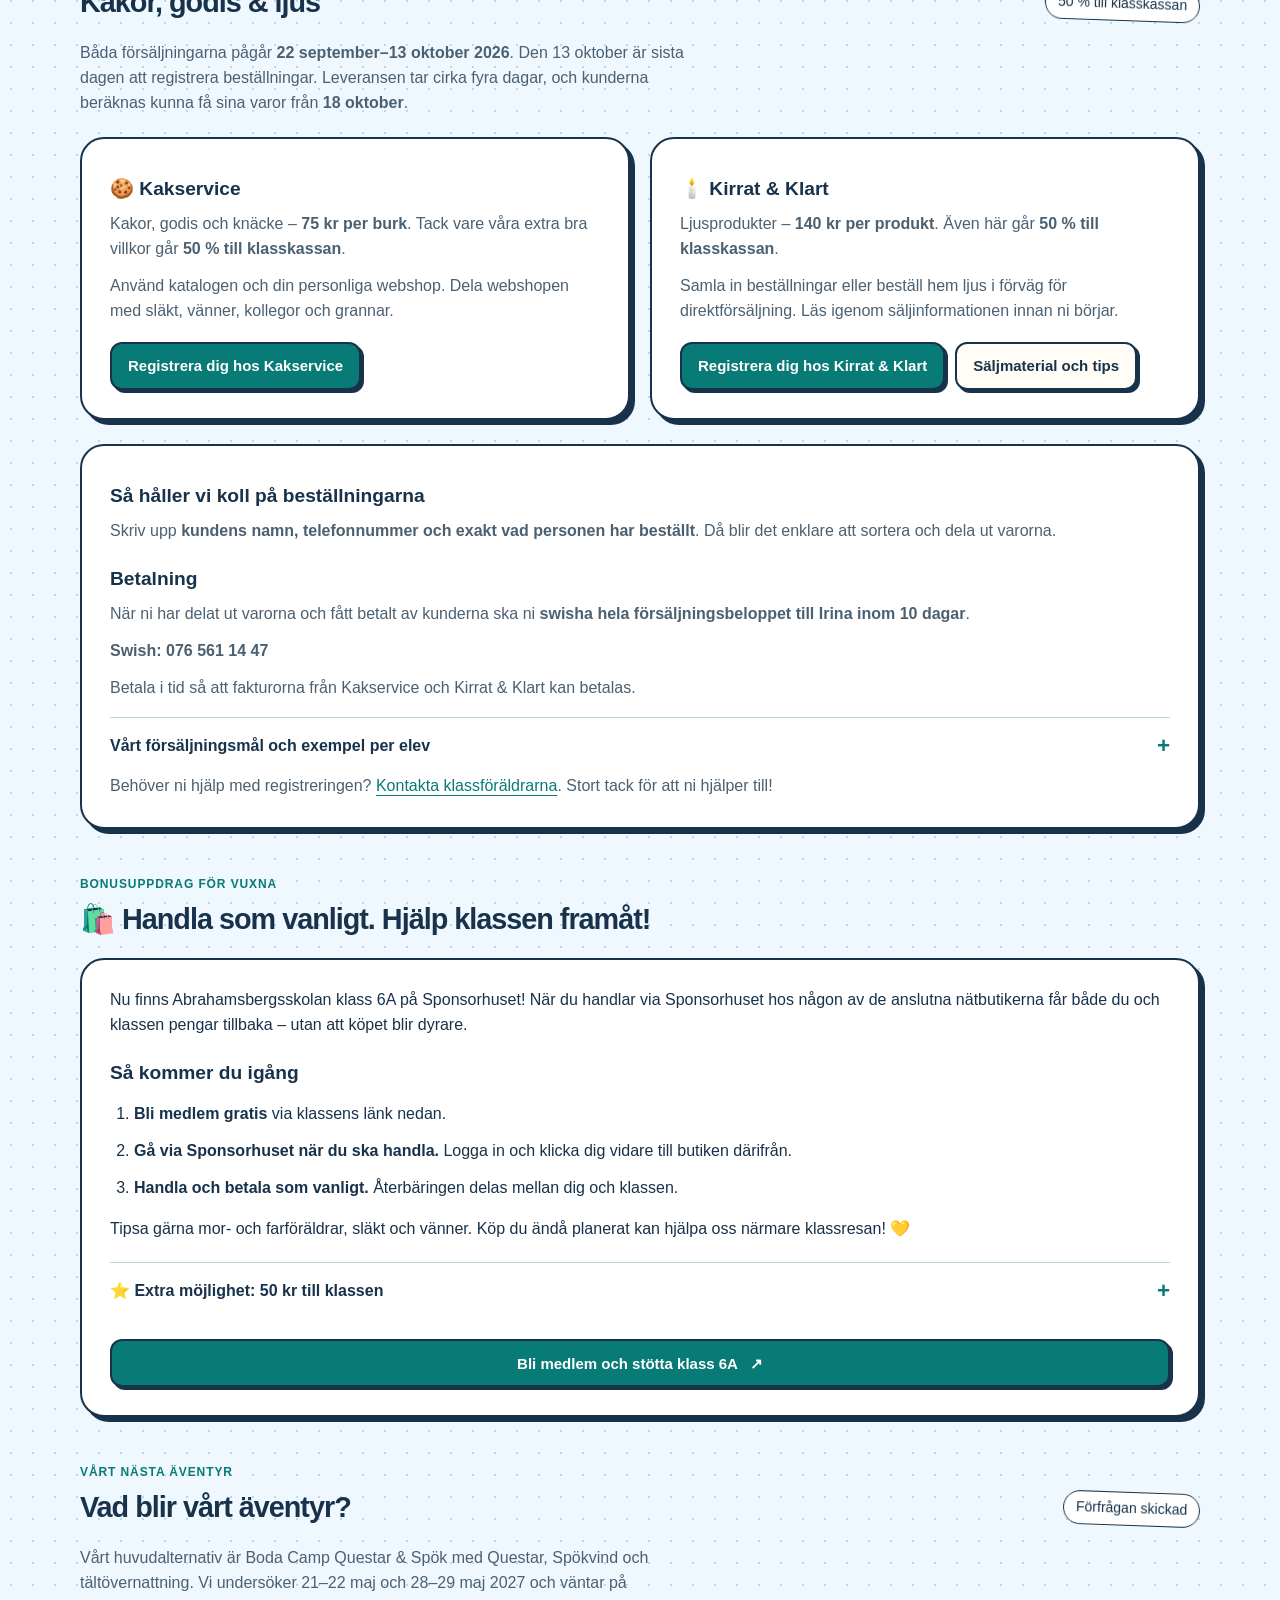
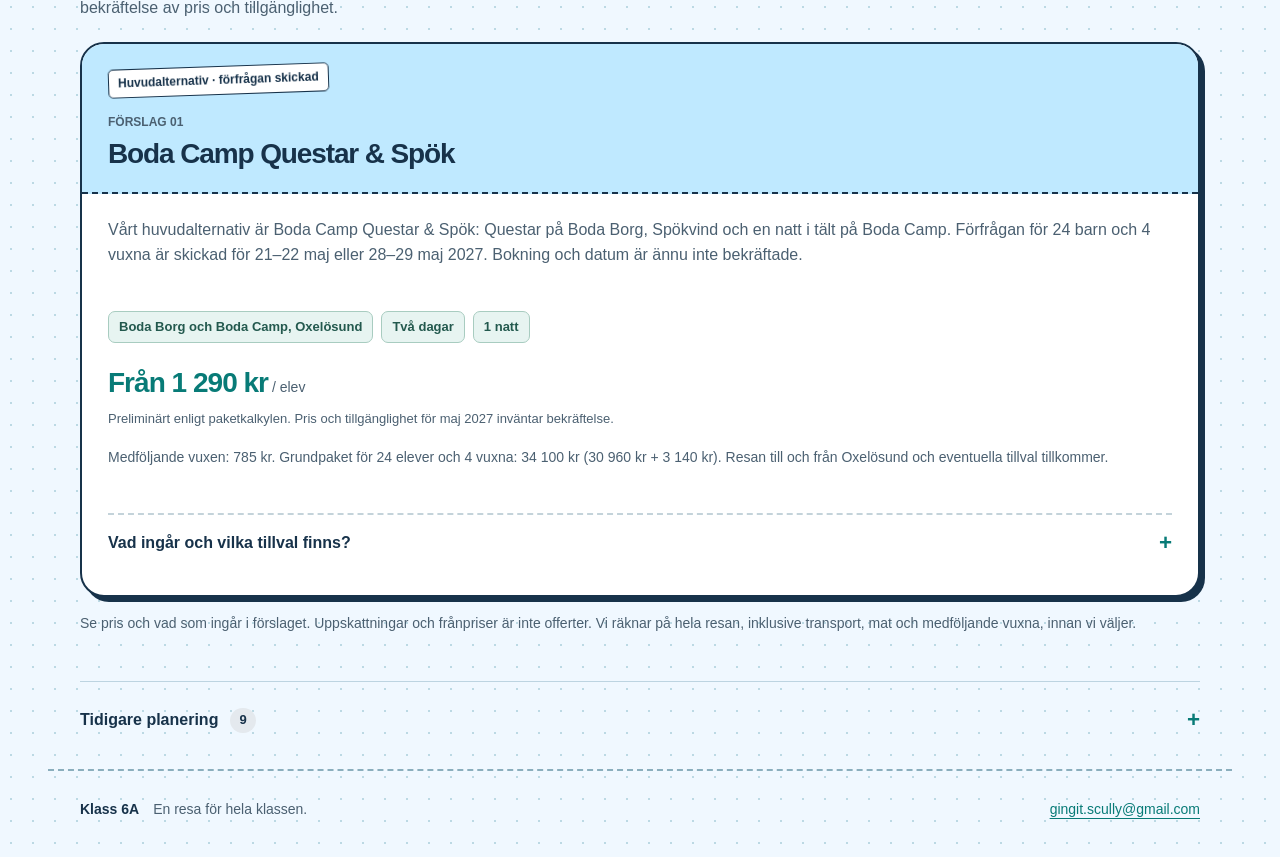
==== commit af2dab6f: "Refresh cached class fund balance" ====
--- a/index.html
+++ b/index.html
@@ -8,7 +8,7 @@
   <title>Klass 6A · Tillsammans mot klassresan</title>
   <link rel="icon" type="image/svg+xml" href="data:image/svg+xml,%3Csvg xmlns='http://www.w3.org/2000/svg' viewBox='0 0 40 40'%3E%3Crect width='40' height='40' rx='12' fill='%23086b68'/%3E%3Ctext x='20' y='26' text-anchor='middle' font-family='sans-serif' font-weight='700' font-size='19' fill='white'%3E6A%3C/text%3E%3C/svg%3E">
   <link rel="stylesheet" href="styles.css?v=20261008-sales">
-  <script src="config.js?v=20261012-balance-35255" defer></script>
+  <script src="config.js?v=20261013-balance-38100" defer></script>
   <script src="core.js" defer></script>
   <script src="script.js?v=20260920-events" defer></script>
   <script data-goatcounter="https://klasskassa6a.goatcounter.com/count"
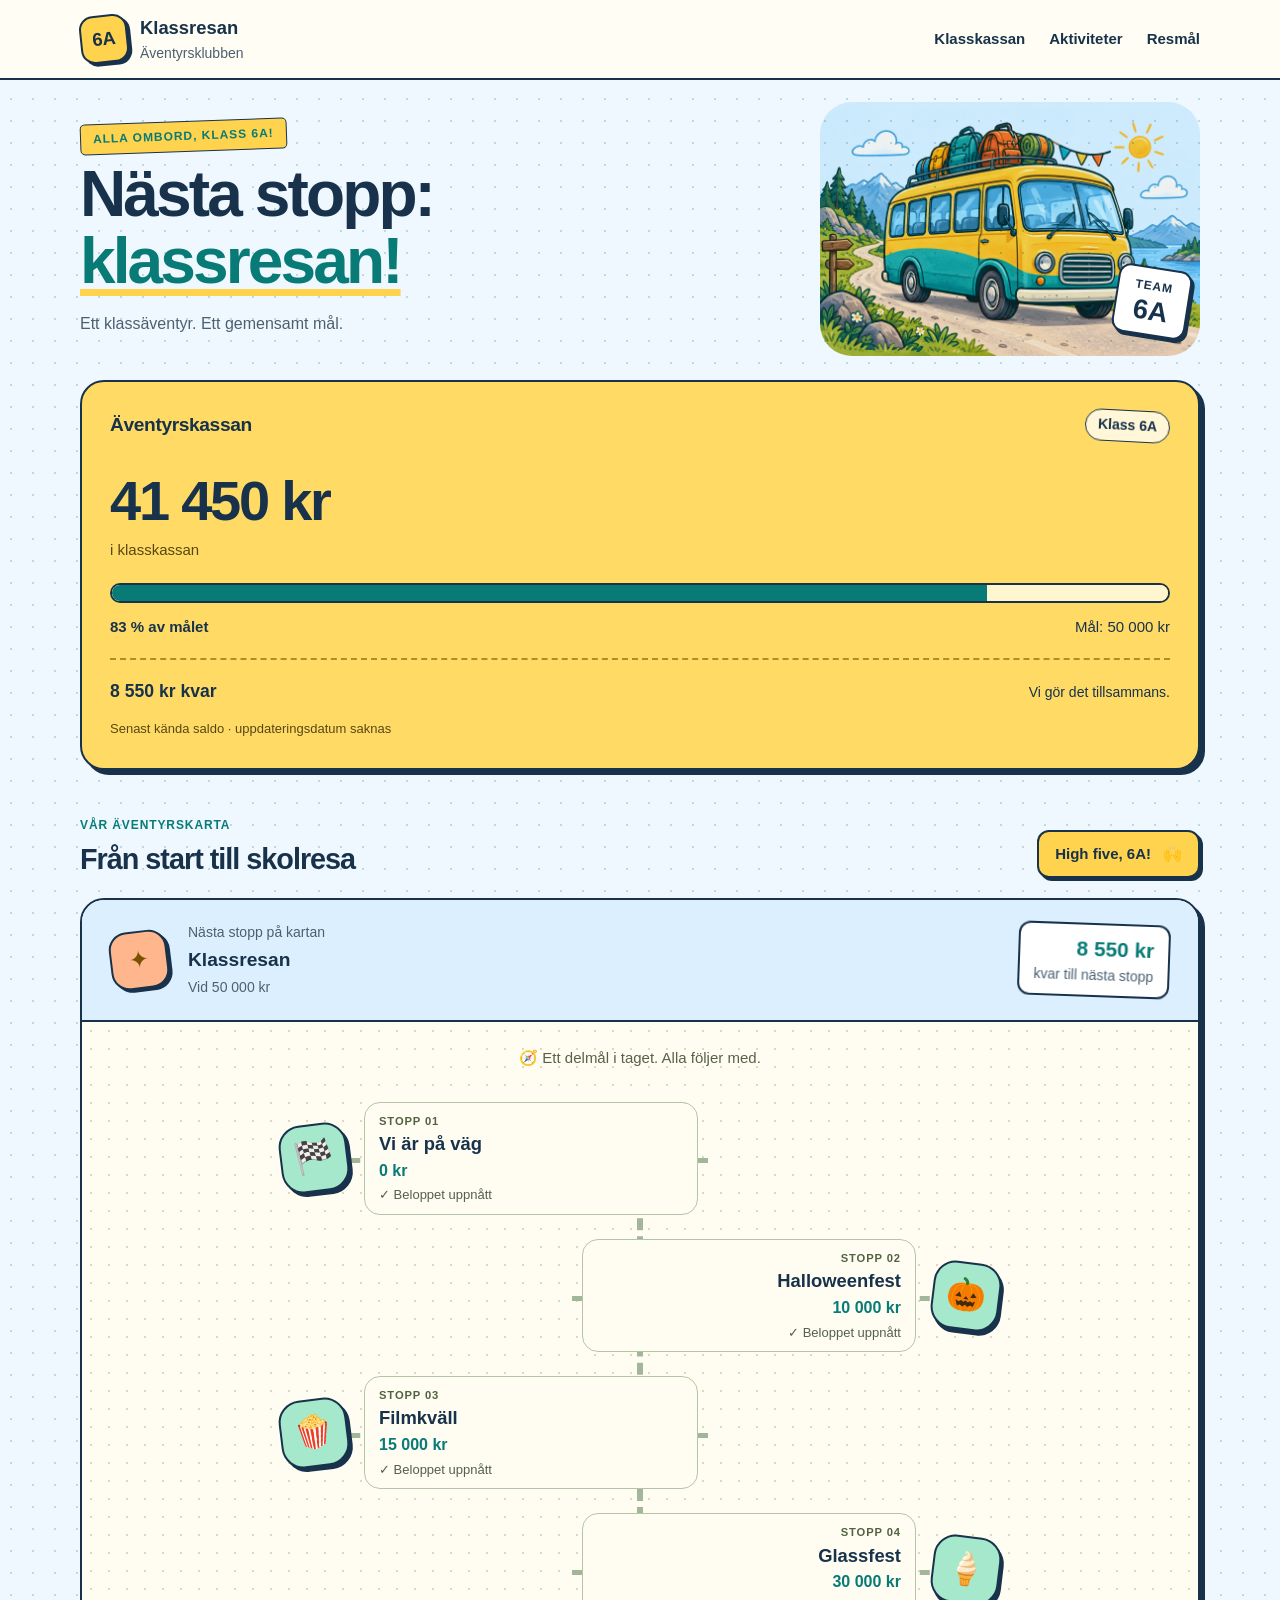
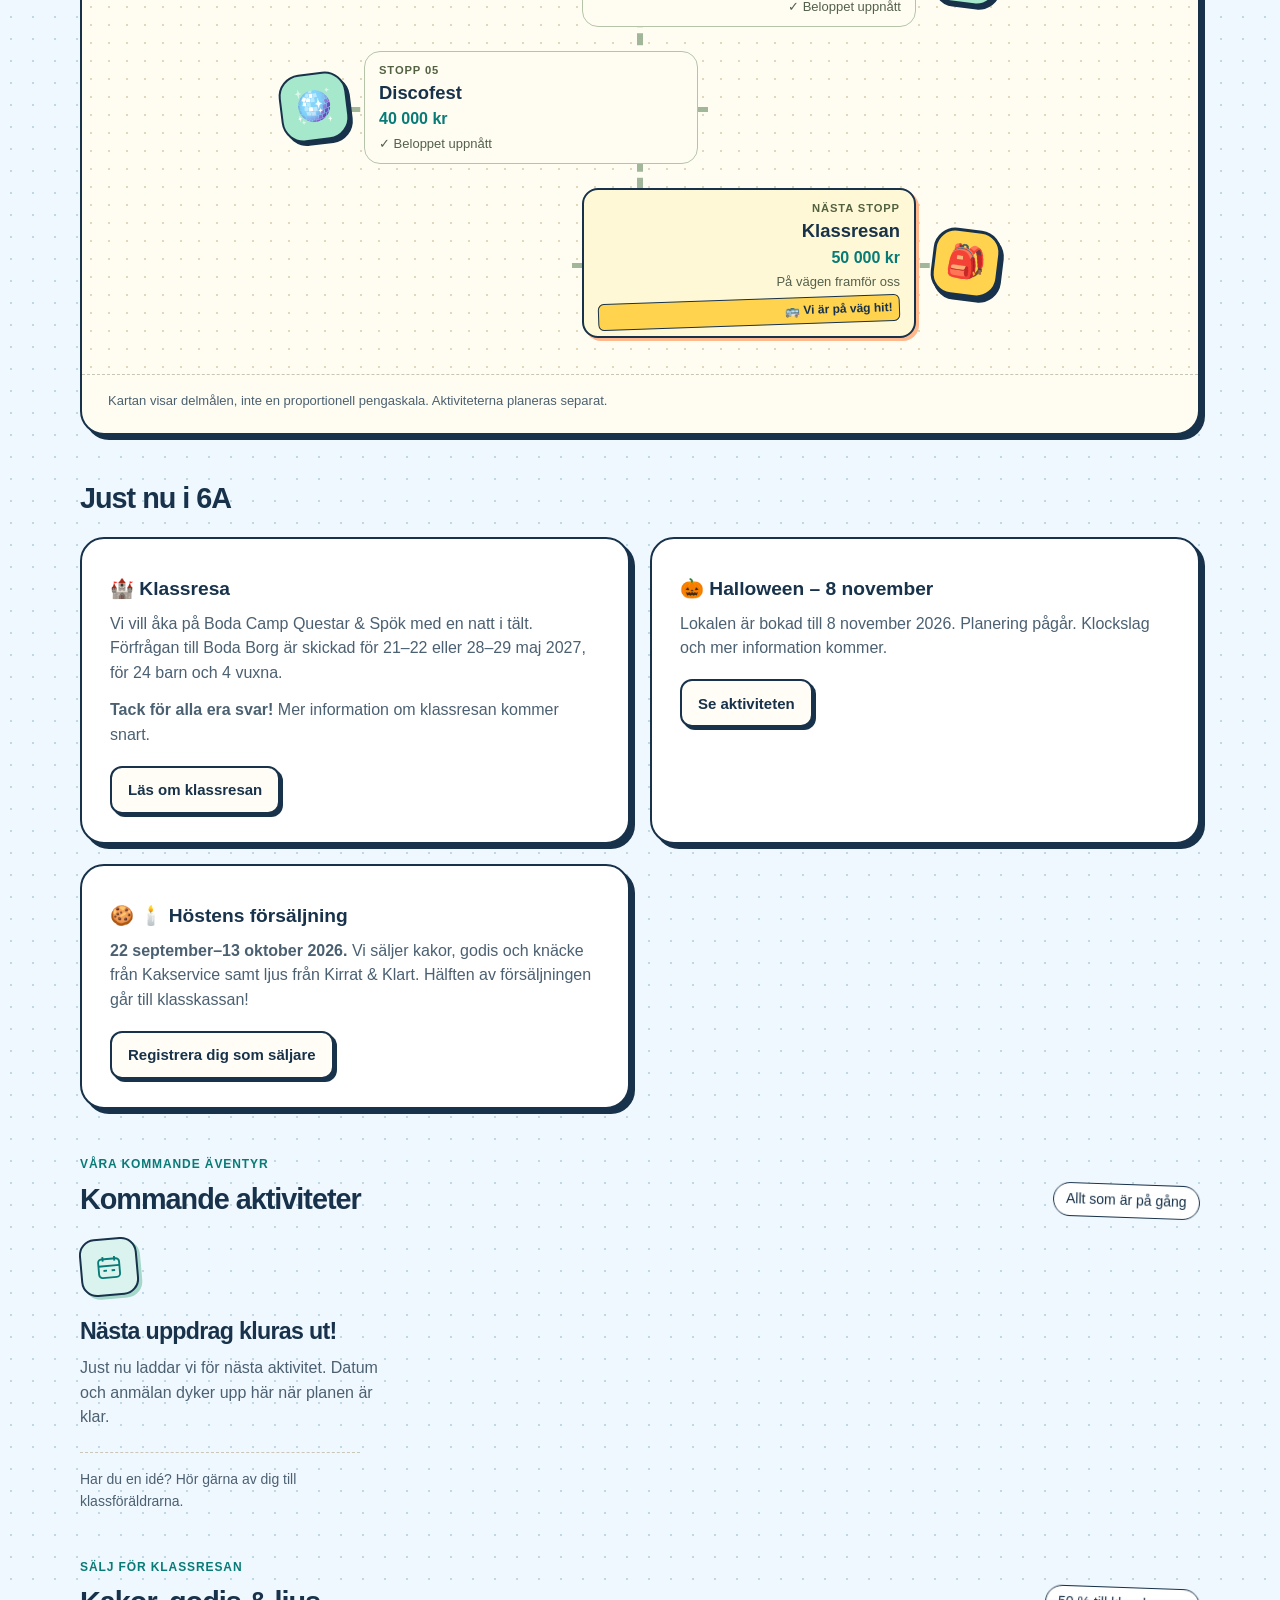
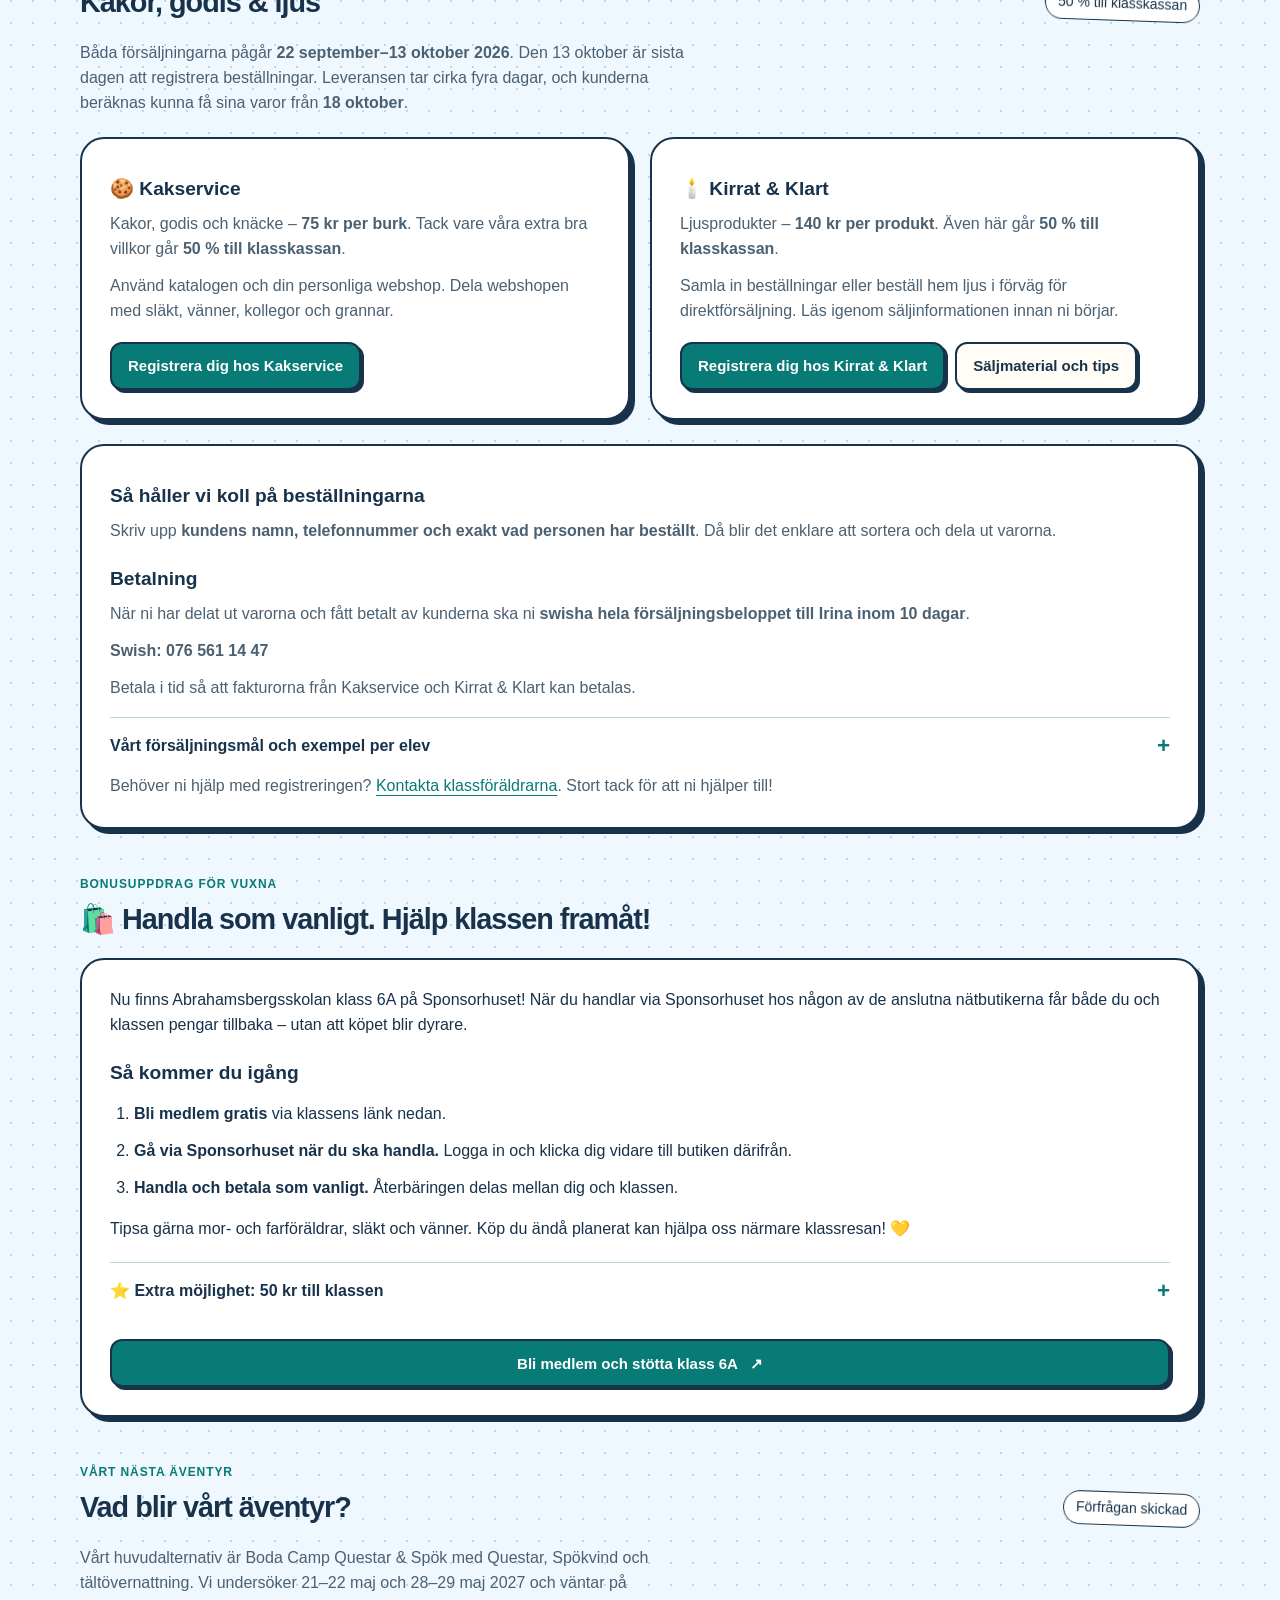
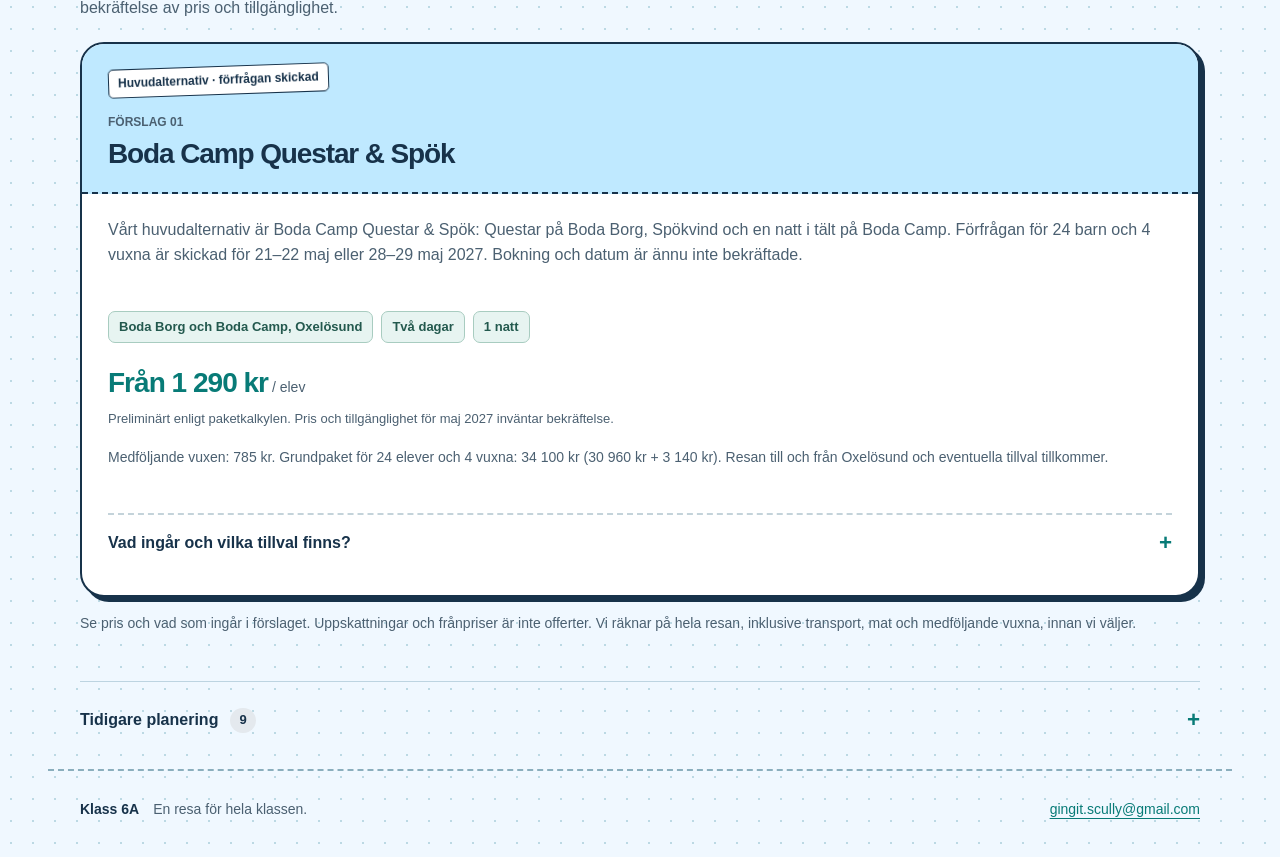
==== commit a1cdc5e1: "Refresh cached class fund balance" ====
--- a/index.html
+++ b/index.html
@@ -8,7 +8,7 @@
   <title>Klass 6A · Tillsammans mot klassresan</title>
   <link rel="icon" type="image/svg+xml" href="data:image/svg+xml,%3Csvg xmlns='http://www.w3.org/2000/svg' viewBox='0 0 40 40'%3E%3Crect width='40' height='40' rx='12' fill='%23086b68'/%3E%3Ctext x='20' y='26' text-anchor='middle' font-family='sans-serif' font-weight='700' font-size='19' fill='white'%3E6A%3C/text%3E%3C/svg%3E">
   <link rel="stylesheet" href="styles.css?v=20261008-sales">
-  <script src="config.js?v=20261013-balance-38100" defer></script>
+  <script src="config.js?v=20261014-balance-41450" defer></script>
   <script src="core.js" defer></script>
   <script src="script.js?v=20260920-events" defer></script>
   <script data-goatcounter="https://klasskassa6a.goatcounter.com/count"
